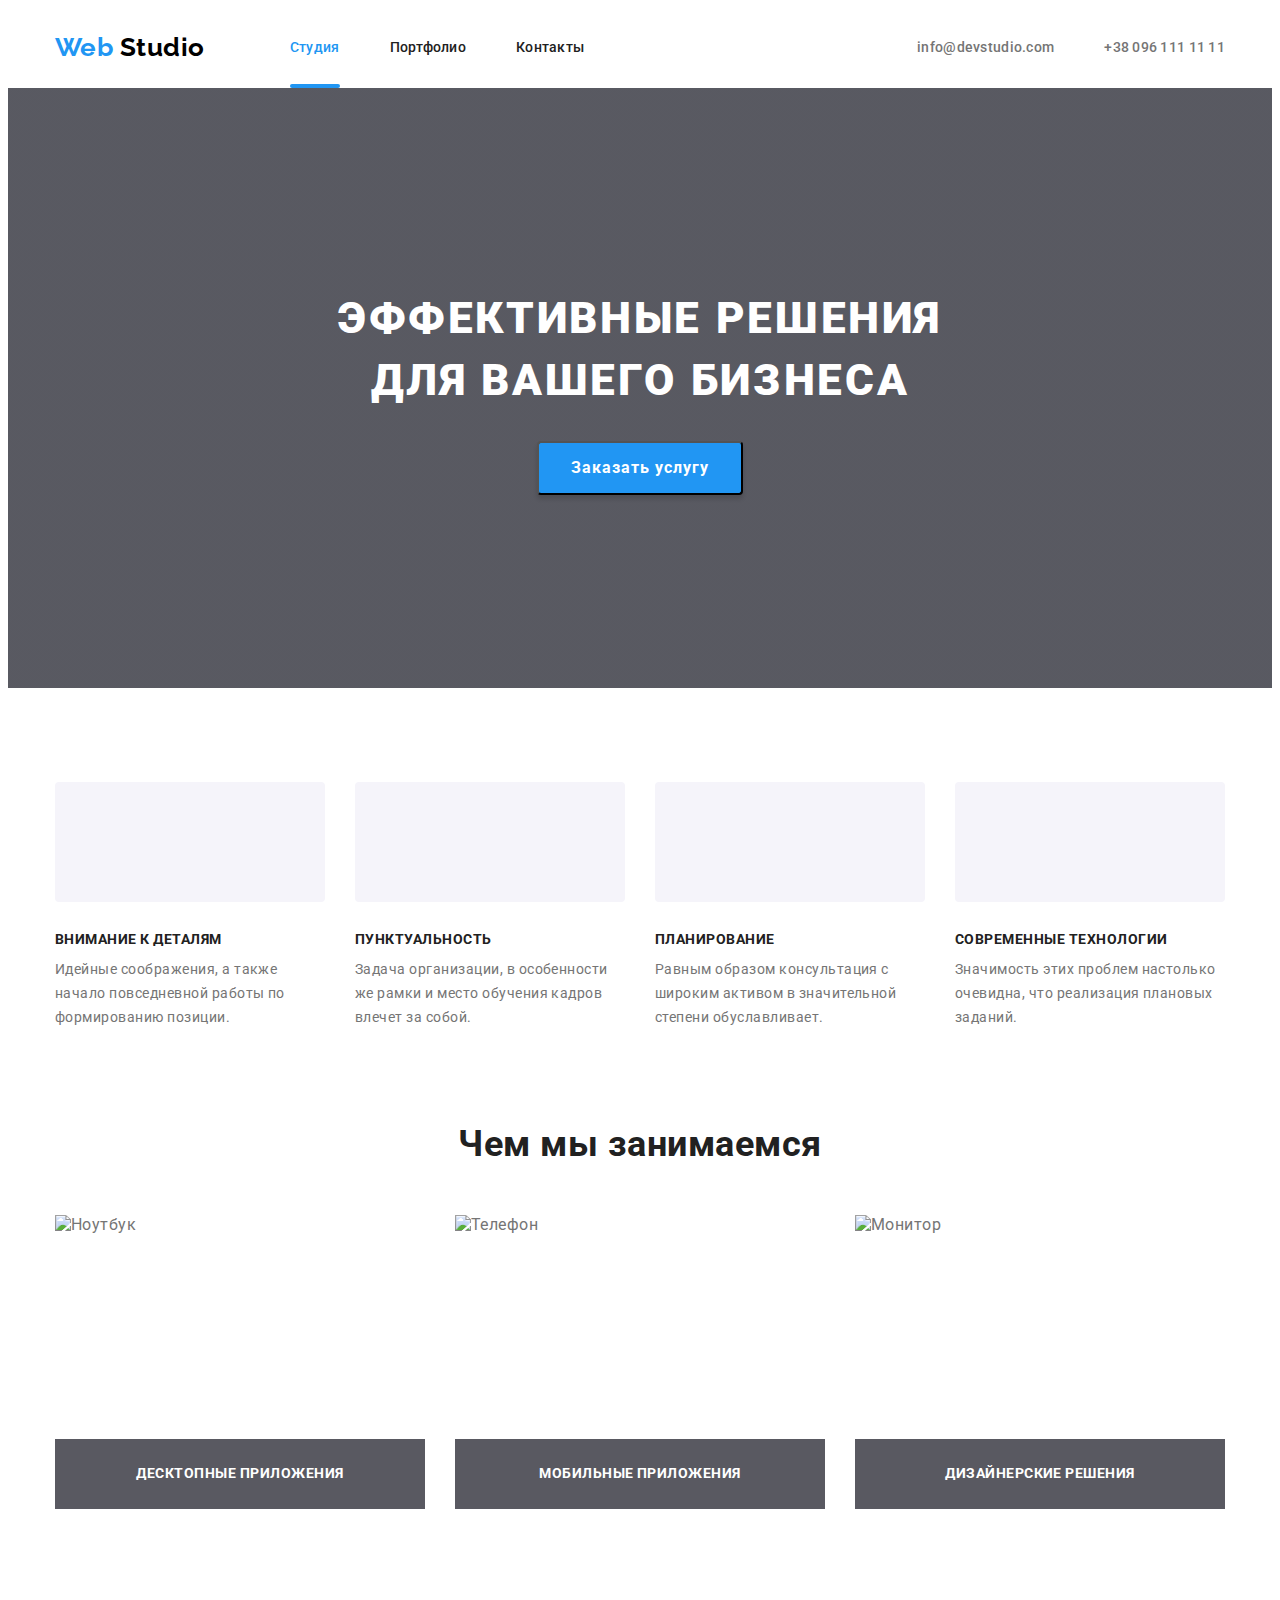
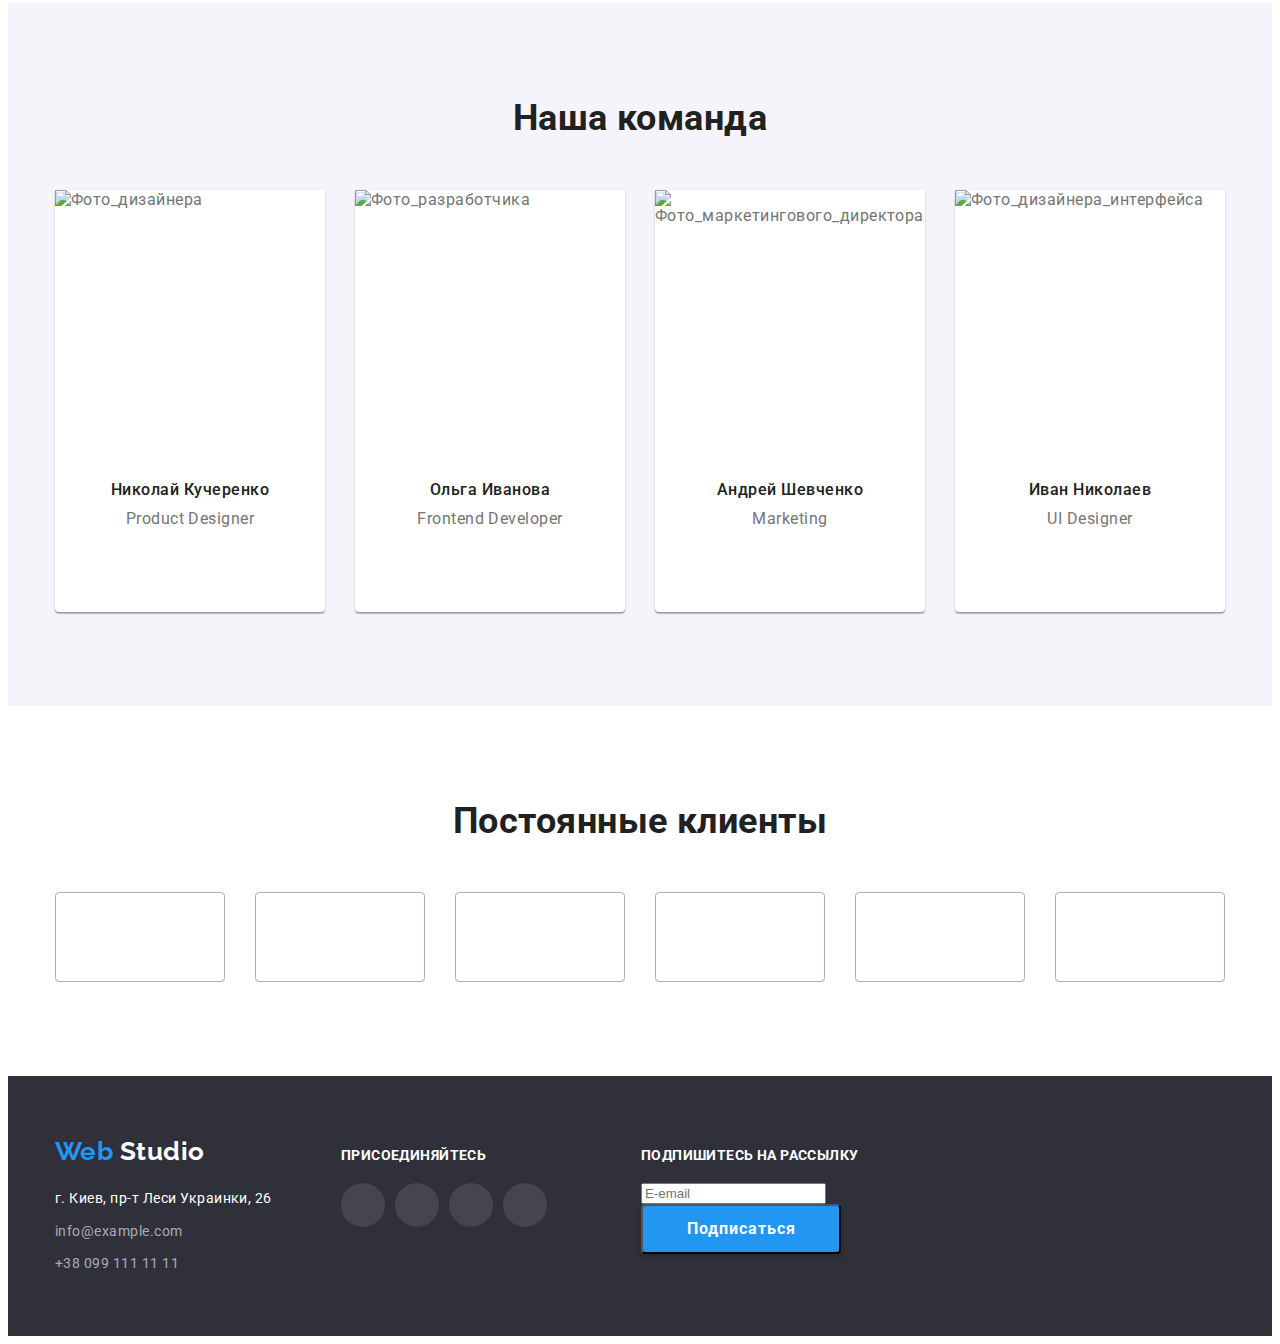
==== index.html @ a31baf72 "добавлены стили позиц к "заказать"" ====
<!DOCTYPE html>
<html lang="ru">
  <head>
    <meta charset="UTF-8" />
    <meta name="viewport" content="width=device-width, initial-scale=1.0" />
    <title lang="en">Webstudio</title>
    <link
      href="https://fonts.googleapis.com/css2?family=Raleway:wght@700&family=Roboto:wght@400;500;700;900&display=swap"
      rel="stylesheet"
    />
    <link
      rel="stylesheet"
      href="./сss/normalize.css"
    />
    <link rel="stylesheet" href="./сss/style.css" />
  </head>
  <body>
    <!-- Шапка -->
    <header class="head main-no-border">
      <div class="container section">
        <nav class="main-nav">
          <a href="./index.html" class="logo-head"
            ><span class="logo-decoration">Web</span> Studio</a
          >
          <ul class="menunav list">
            <li class="item">
              <a href="./index.html" class="menunav-links current link"
                >Студия</a
              >
            </li>
            <li class="item">
              <a href="./portfolio.html" class="menunav-links link"
                >Портфолио</a
              >
            </li>
            <li class="item">
              <a href="" class="menunav-links link">Контакты</a>
            </li>
          </ul>
        </nav>
        <div class="header-util">
          <address class="contacts list">
            <ul class="contacts-list list">
              <li class="contacts-list-item">
                <a
                  class="contacts-links envelope"
                  href="mailto:info@devstudio.com"
                  lang="en"
                  ><svg class="icon-envelope" width="16" height="11">
                    <use href="./icons/sprite.svg#icon-envelope"></use>
                  </svg>
                  info@devstudio.com</a
                >
              </li>
              <li class="contacts-list-item">
                <a class="contacts-links smartphone" href="tel:=380961111111">
                  <svg class="icon-smartphone" width="10" height="15">
                    <use href="./icons/sprite.svg#icon-smartphone"></use>
                  </svg>
                  +38 096 111 11 11</a
                >
              </li>
            </ul>
          </address>
        </div>
      </div>
    </header>
    <main>
      <!-- Секция Герой -->
      <section class="hero">
        <div class="container">
          <h1 class="hero-title">
            Эффективные решения<br />
            для вашего бизнеса
          </h1>
          <button data-modal-open type="button" class="button" >Заказать услугу</button>
          <!--Модалка-->
          <div class="backdrop is-hidden" data-modal>
            <div class="modal">
              <b class="modal_invite">Оставьте свои данные, мы вам перезвоним</b>
              <form class="connection" action="">
                <label class="connection_field">
                  <input class="connection_input" type="text" name="name" required placeholder="">
                  <span class="connection_label">Имя</span>
                  <span>
                    <svg class="connection_icon">
                      <use href="./icons/sprite.svg#icon-person-modal"></use>
                    </svg>
                  </span>
                </label>
                <label class="connection__field">
                  <input class="connection_input" type="tel" name="telephone" placeholder="">
                  <span class="connection_label">Телефон</span>
                  <span>
                    <svg class="connection_icon">
                      <use href="./icons/sprite.svg#icon-tel-modal"></use>
                    </svg>
                  </span>
                </label>
                <label class="connection_field">
                  <input class="connection_input" type="email" name="email" autocomplete="email" placeholder="" required>
                  <span>
                    <svg class="connection_icon">
                      <use href="./icons/sprite.svg#icon-mail-modal"></use>
                    </svg>
                  </span>
                </label>
                <label>
                <textarea class="connection_textarea" name="comment" id rows="10" placeholder="Комментарий"></textarea>
                </label>
                <div class="form-field-modal">
                  <label class="checkbox">
                    <input class="checkbox_input" type="checkbox" name="checkbox">
                    <span class="checkbox_custom"></span>Соглашаюсь с рассылкой и принимаю
                    <a class="connection_link" href="Условия договора"></a>
                  </label>
                </div>
                <button class="button" type="submit">Отправить</button>
                <button class="modal_button-close" data-modal-close>
                  <svg class="modal_icon" width="18" height="18">
                    <use href="./icons/sprite.svg#icon-close"></use>
                  </svg>
                </button>
              </form>
            </div>
          </div>
        </div>
      </section>

      <!-- Секция преимуществ -->
      <section class="section advantages">
        <div class="container">
          <h2 class="subject">Наши Преимущества</h2>
          <ul class="advantages-list list">
            <li class="advantages-item">
              <div class="advantages-util">
                <svg class="icon-advantages">
                  <use href="./icons/sprite.svg#icon-antenna"></use>
                </svg>
              </div>
              <h3 class="advantages-title">Внимание к деталям</h3>
              <p class="advantages-text">
                Идейные соображения, а также начало повседневной работы по
                формированию позиции.
              </p>
            </li>
            <li class="advantages-item">
              <div class="advantages-util">
                <svg class="icon-advantages">
                  <use href="./icons/sprite.svg#icon-clock"></use>
                </svg>
              </div>
              <h3 class="advantages-title">Пунктуальность</h3>
              <p class="advantages-text">
                Задача организации, в особенности же рамки и место обучения
                кадров влечет за собой.
              </p>
            </li>
            <li class="advantages-item">
              <div class="advantages-util">
                <svg class="icon-advantages">
                  <use href="./icons/sprite.svg#icon-diagram"></use>
                </svg>
              </div>
              <h3 class="advantages-title">Планирование</h3>
              <p class="advantages-text">
                Равным образом консультация с широким активом в значительной
                степени обуславливает.
              </p>
            </li>
            <li class="advantages-item">
              <div class="advantages-util">
                <svg class="icon-advantages">
                  <use href="./icons/sprite.svg#icon-astronaut"></use>
                </svg>
              </div>
              <h3 class="advantages-title">Современные технологии</h3>
              <p class="advantages-text">
                Значимость этих проблем настолько очевидна, что реализация
                плановых заданий.
              </p>
            </li>
          </ul>
        </div>
      </section>
      <!-- Секций чем мы занимаемся -->
      <section class="job section">
        <div class="container">
          <h2 class="job-title">Чем мы занимаемся</h2>
          <ul class="job-list list">
            <li class="job-list-item">
              <img
                src="./img/computer.jpg"
                alt="Ноутбук"
                width="370"
                height="294"
              />
              <h3 class="job-description">Десктопные приложения</h3>
            </li>
            <li class="job-list-item">
              <img
                src="./img/box.jpg"
                alt="Телефон"
                width="370"
                height="294"
              />
              <h3 class="job-description">Мобильные приложения</h3>
            </li>
            <li class="job-list-item">
              <img
                src="./img/display.jpg"
                alt="Монитор"
                width="370"
                height="294"
              />
              <h3 class="job-description">Дизайнерские решения</h3>
            </li>
          </ul>
        </div>
      </section>
      <!-- Секция наша команда -->
      <section class="team section">
        <div class="container">
          <h2 class="team-main-title">Наша команда</h2>
          <ul class="team-list list">
            <li class="team-list-item">
              <img
                src="./img/team/nikolai.jpg"
                alt="Фото_дизайнера"
                width="270"
                height="260"
              />
              <h3 class="team-title">Николай Кучеренко</h3>
              <p class="team-text">Product Designer</p>
              <ul class="team-socials list">
                <li class="team-socials-item">
                  <a
                    class="team-socials-item-link"
                    href="https://www.instagram.com/"
                    aria-label="Иконка инстаграма"
                    ><svg class="icon-socials-team">
                      <use href="./icons/sprite.svg#icon-instagram"></use>
                    </svg>
                  </a>
                </li>
                <li class="team-socials-item">
                  <a
                    class="team-socials-item-link"
                    href="https://twitter.com/?lang=ru"
                    aria-label="Иконка твиттера"
                    ><svg class="icon-socials-team">
                      <use href="./icons/sprite.svg#icon-twitter"></use>
                    </svg>
                  </a>
                </li>
                <li class="team-socials-item">
                  <a
                    class="team-socials-item-link"
                    href="https://www.facebook.com/"
                    aria-label="Иконка фейсбука"
                    ><svg class="icon-socials-team">
                      <use href="./icons/sprite.svg#icon-facebook"></use></svg
                  ></a>
                </li>
                <li class="team-socials-item">
                  <a
                    class="team-socials-item-link"
                    href="https://www.linkedin.com/"
                    aria-label="Иконка линкедина"
                    ><svg class="icon-socials-team">
                      <use href="./icons/sprite.svg#icon-linkedin"></use></svg
                  ></a>
                </li>
              </ul>
            </li>
            <li class="team-list-item">
              <img
                src="./img/team/olga.jpg"
                alt="Фото_разработчика"
                width="270"
                height="260"
              />
              <h3 class="team-title">Ольга Иванова</h3>
              <p class="team-text">Frontend Developer</p>
              <ul class="team-socials list">
                <li class="team-socials-item">
                  <a
                    class="team-socials-item-link"
                    href="https://www.instagram.com/"
                    aria-label="Иконка инстаграма"
                    ><svg class="icon-socials-team">
                      <use href="./icons/sprite.svg#icon-instagram"></use>
                    </svg>
                  </a>
                </li>
                <li class="team-socials-item">
                  <a
                    class="team-socials-item-link"
                    href="https://twitter.com/?lang=ru"
                    aria-label="Иконка твиттера"
                    ><svg class="icon-socials-team">
                      <use href="./icons/sprite.svg#icon-twitter"></use></svg
                  ></a>
                </li>
                <li class="team-socials-item">
                  <a
                    class="team-socials-item-link"
                    href="https://www.facebook.com/"
                    aria-label="Иконка фейсбука"
                    ><svg class="icon-socials-team">
                      <use href="./icons/sprite.svg#icon-facebook"></use></svg
                  ></a>
                </li>
                <li class="team-socials-item">
                  <a
                    class="team-socials-item-link"
                    href="https://www.linkedin.com/"
                    aria-label="Иконка линкедина"
                    ><svg class="icon-socials-team">
                      <use href="./icons/sprite.svg#icon-linkedin"></use></svg
                  ></a>
                </li>
              </ul>
            </li>
            <li class="team-list-item">
              <img
                src="./img/team/andrei.jpg"
                alt="Фото_маркетингового_директора"
                width="270"
                height="260"
              />
              <h3 class="team-title">Андрей Шевченко</h3>
              <p class="team-text">Marketing</p>
              <ul class="team-socials list">
                <li class="team-socials-item">
                  <a
                    class="team-socials-item-link"
                    href="https://www.instagram.com/"
                    aria-label="Иконка инстаграма"
                    ><svg class="icon-socials-team">
                      <use href="./icons/sprite.svg#icon-instagram"></use>
                    </svg>
                  </a>
                </li>
                <li class="team-socials-item">
                  <a
                    class="team-socials-item-link"
                    href="https://twitter.com/?lang=ru"
                    aria-label="Иконка твиттера"
                    ><svg class="icon-socials-team">
                      <use href="./icons/sprite.svg#icon-twitter"></use></svg
                  ></a>
                </li>
                <li class="team-socials-item">
                  <a
                    class="team-socials-item-link"
                    href="https://www.facebook.com/"
                    aria-label="Иконка фейсбука"
                    ><svg class="icon-socials-team">
                      <use href="./icons/sprite.svg#icon-facebook"></use></svg
                  ></a>
                </li>
                <li class="team-socials-item">
                  <a
                    class="team-socials-item-link"
                    href="https://www.linkedin.com/"
                    aria-label="Иконка линкедина"
                    ><svg class="icon-socials-team">
                      <use href="./icons/sprite.svg#icon-linkedin"></use></svg
                  ></a>
                </li>
              </ul>
            </li>
            <li class="team-list-item">
              <img
                src="./img/team/ivan.jpg"
                alt="Фото_дизайнера_интерфейса"
                width="270"
                height="260"
              />
              <h3 class="team-title">Иван Николаев</h3>
              <p class="team-text">UI Designer</p>
              <ul class="team-socials list">
                <li class="team-socials-item">
                  <a
                    class="team-socials-item-link"
                    href="https://www.instagram.com/"
                    aria-label="Иконка инстаграма"
                    ><svg class="icon-socials-team">
                      <use href="./icons/sprite.svg#icon-instagram"></use>
                    </svg>
                  </a>
                </li>
                <li class="team-socials-item">
                  <a
                    class="team-socials-item-link"
                    href="https://twitter.com/?lang=ru"
                    aria-label="Иконка твиттера"
                    ><svg class="icon-socials-team">
                      <use href="./icons/sprite.svg#icon-twitter"></use></svg
                  ></a>
                </li>
                <li class="team-socials-item">
                  <a
                    class="team-socials-item-link"
                    href="https://www.facebook.com/"
                    aria-label="Иконка фейсбука"
                    ><svg class="icon-socials-team">
                      <use href="./icons/sprite.svg#icon-facebook"></use></svg
                  ></a>
                </li>
                <li class="team-socials-item">
                  <a
                    class="team-socials-item-link"
                    href="https://www.linkedin.com/"
                    aria-label="Иконка линкедина"
                    ><svg class="icon-socials-team">
                      <use href="./icons/sprite.svg#icon-linkedin"></use></svg
                  ></a>
                </li>
              </ul>
            </li>
          </ul>
        </div>
      </section>
      <!-- Секция постоянные клиенты -->
      <section class="clients section">
        <div class="container">
          <h2 class="clients-title">Постоянные клиенты</h2>
          <ul class="clients-list list">
            <li class="clients-list-item">
              <a
                class="clients-list-item-link"
                href=""
                aria-label="логотип_клиента1"
                ><svg class="client_logo" width="44" height="49">
                  <use href="./icons/sprite.svg#icon-logo_1"></use></svg
              ></a>
            </li>
            <li class="clients-list-item">
              <a
                class="clients-list-item-link"
                href=""
                aria-label="логотип_клиента2"
                ><svg class="client_logo" width="40" height="52">
                  <use href="./icons/sprite.svg#icon-logo_2"></use></svg
              ></a>
            </li>
            <li class="clients-list-item">
              <a
                class="clients-list-item-link"
                href=""
                aria-label="логотип_клиента3"
                ><svg class="client_logo" width="41" height="43">
                  <use href="./icons/sprite.svg#icon-logo_3"></use></svg
              ></a>
            </li>
            <li class="clients-list-item">
              <a
                class="clients-list-item-link"
                href=""
                aria-label="логотип_клиента4"
                ><svg class="client_logo" width="80" height="42">
                  <use href="./icons/sprite.svg#icon-logo_4"></use></svg
              ></a>
            </li>
            <li class="clients-list-item">
              <a
                class="clients-list-item-link"
                href=""
                aria-label="логотип_клиента5"
                ><svg class="client_logo" width="59" height="47">
                  <use href="./icons/sprite.svg#icon-logo_5"></use></svg
              ></a>
            </li>
            <li class="clients-list-item">
              <a
                class="clients-list-item-link"
                href=""
                aria-label="логотип_клиента6"
                ><svg class="client_logo" width="88" height="45">
                  <use href="./icons/sprite.svg#icon-logo_6"></use></svg
              ></a>
            </li>
          </ul>
        </div>
      </section>
    </main>
    <!-- Футер -->
    <footer class="footer">
      <div class="footer-nav container section">
        <div class="footer-contacts-block">
          <a href="./index.html" class="logo-footer"
            ><span class="logo-decoration">Web</span> Studio</a
          >
          <address class="contacts-footer">
            <ul class="contacts-footer-list list">
              <li class="contacts-footer-list-item">
                <a href="https://goo.gl/maps/6xq8Gzf84UrhbULt7" class="map-link"
                  >г. Киев, пр-т Леси Украинки, 26</a
                >
              </li>
              <li class="contacts-footer-list-item">
                <a href="mailto:info@example.com" class="mail-footer"
                  >info@example.com</a
                >
              </li>
              <li class="contacts-footer-list-item">
                <a href="tel:+380991111111" class="phone-footer"
                  >+38 099 111 11 11</a
                >
              </li>
            </ul>
          </address>
        </div>
        <div class="join_us">
          <b class="join_us-title">ПРИСОЕДИНЯЙТЕСЬ</b>
          <ul class="footer-socials list">
            <li class="footer-socials-item">
              <a
                class="footer-socials-item-link"
                href=""
                aria-label="Иконка инстаграма"
                ><svg class="icon_footer">
                  <use href="./icons/sprite.svg#icon-instagram"></use>
                </svg>
              </a>
            </li>
            <li class="footer-socials-item">
              <a
                class="footer-socials-item-link"
                href=""
                aria-label="Иконка твиттера"
                ><svg class="icon_footer">
                  <use href="./icons/sprite.svg#icon-twitter"></use>
                </svg>
              </a>
            </li>
            <li class="footer-socials-item">
              <a
                class="footer-socials-item-link"
                href=""
                aria-label="Иконка фейсбука"
                ><svg class="icon_footer">
                  <use href="./icons/sprite.svg#icon-facebook"></use>
                </svg>
              </a>
            </li>
            <li class="footer-socials-item">
              <a
                class="footer-socials-item-link"
                href=""
                aria-label="Иконка линкедина"
                ><svg class="icon_footer">
                  <use href="./icons/sprite.svg#icon-linkedin"></use>
                </svg>
              </a>
            </li>
          </ul>
        </div>
        <div class="subscribe">
          <b class="subscribe-title">Подпишитесь на рассылку</b>
          <div class="form-field">
            <form action>
              <input class="form-field-input" type="email" name="email" placeholder="E-email">
              <label for=""></label>
            </form>
            <button type="submit" class="button-footer">Подписаться</button>
            <svg class="icon-icon_send">
              <use href="./icons/sprite.svg#icon-icon_send"></use>
            </svg>
          </div>
        </div>
      </div>
    </footer>
    <script src="./js/modal.js"></script>
  </body>
</html>
---- сss/style.css ----
html {
  box-sizing: border-box;
}

*,
*::before,
*::after {
  box-sizing: inherit;
}

:root {
  --main-font: 'Roboto', sans-serif;
  --second-font: 'Raleway', sans-serif;
  --primary-text-color: #757575;
  --primary-title-color: #212121;
  --accent-color: #2196f3;
  --primary-white-color: #ffffff;
  --footer-background-color: #2f303a;
  --secondary-white-color: #f5f4fa;
  --main-black-color: #000000;
  --footer-links-color: rgba(255, 255, 255, 0.6);
  --secondaty-accent-color: #188ce8;
  --text-background-color: rgba(47, 48, 58, 0.8);
  --socials-main-color: #afb1b8;
  --primary-background-color: #e5e5e5;
  --portfolio-card-border-color: #eeeeee;
  --hero-gradient-color: rgba(47, 48, 58, 0.8);
  --header-border-color: #ececec;

  --max-width: 1200px;
}

body {
  background-color: var(--primary-white-color);
  color: var(--primary-text-color);
  font-family: var(--main-font);
  letter-spacing: 0.03em;
}

h1,
h2,
h3,
h4,
h5,
h6,
p {
  padding: 0;
  margin: 0;
}
/* обнуление стилей */

img {
  display: block;
  max-width: 100%;
  height: auto;
}

.list {
  list-style: none;
  margin: 0px;
  padding: 0px;
}
.link {
  text-decoration: none;
  display: block;
}

/* Контейнер */
.container {
  width: 1200px;
  margin-left: auto;
  margin-right: auto;
  padding-left: 15px;
  padding-right: 15px;
}
/* cекция */
.section {
  padding-top: 94px;
  padding-bottom: 94px;

  margin-left: auto;
  margin-right: auto;
}

/* оформление шапки */

.logo-head,
.logo-decoration {
  font-family: var(--second-font);
  font-weight: bold;
  font-size: 26px;
  line-height: 1.2;
  color: var(--main-black-color);
}

.head .container {
  display: flex;
  align-items: center;
  justify-content: space-between;
}

.logo-head {
  margin-right: 85px;
}

.logo-decoration {
  color: var(--accent-color);
}

/* оформление навигации сайта */
.main-no-border {
  border: 0px;
}

header {
  color: var(--main-font-color);
  border-bottom: 1px solid var(--header-border-color);
}

header .section {
  padding-top: 0px;
  padding-bottom: 0px;
}

.main-nav,
.menunav {
  display: flex;
  align-items: center;
  /* justify-content: space-around; */
}

.menunav .item:not(:last-child) {
  margin-right: 50px;
}

.header-util {
  display: flex;
}

.contacts-list {
  display: flex;
}

.contacts-list-item:not(:last-child) {
  margin-right: 30px;
}

.menunav-links,
.contacts-links {
  position: relative;

  padding-top: 32px;
  padding-bottom: 32px;

  font-style: normal;
  color: var(--primary-title-color);
  font-weight: 500;
  font-size: 14px;
  line-height: 1.14;
  letter-spacing: 0.02em;

  transition: color 250ms cubic-bezier(0.4, 0, 0.2, 1);
}

.contacts-links {
  display: flex;
  align-items: center;
}

.icon-smartphone {
  margin-right: 10px;
  fill: var(--primary-text-color);

  transition: fill 250ms cubic-bezier(0.4, 0, 0.2, 1);
}

.icon-envelope {
  margin-right: 10px;
  fill: var(--primary-text-color);

  transition: fill 250ms cubic-bezier(0.4, 0, 0.2, 1);
}

/* Оформление интерактивных элементов */
.menunav .menunav-links:hover,
.menunav .menunav-links:focus,
.menunav .menunav-links.current,
.contacts .contacts-links:focus,
.contacts .contacts-links:hover,
.contacts-links:hover .icon-smartphone,
.contacts-links:focus .icon-smartphone,
.contacts-links:hover .icon-envelope,
.contacts-links:focus .icon-envelope {
  color: var(--accent-color);
  fill: var(--accent-color);
}

.team-socials-item-link:hover,
.team-socials-item-link:focus,
.footer-socials-item-link:hover,
.footer-socials-item-link:focus {
  background-color: var(--accent-color);
}

/* линия под активной страницей */

.current::after {
  position: absolute;
  bottom: 0;

  content: '';
  display: block;
  width: 100%;

  height: 4px;
  border-radius: 2px;
  background-color: var(--accent-color);
}

/* оформление списка контактов */
.contacts-links {
  color: var(--primary-text-color);
}

/* Оформление основной страницы */
/* Секция Герой */

/* Картинка Герой */
.hero {
  padding-top: 200px;
  padding-bottom: 200px;
  max-width: 1600px;
  height: 600px;
  margin-left: auto;
  margin-right: auto;
  text-align: center;
  /* outline: 1px solid black; */

  background-image: linear-gradient(
      to right,
      var(--hero-gradient-color),
      var(--hero-gradient-color)
    ),
    url('../img/Header/Hero_opt.jpg');
  background-size: cover;
  background-repeat: no-repeat;
  background-position: center;

  /*text-align: center; */
}

.hero .button {
  /*display: block;*/
  padding: 10px;
  padding-right: 32px;
  padding-left: 32px;
  padding-bottom: 10px;
  border-radius: 4px;
  
  font-weight: 700;
  font-size: 16px;
  line-height: 1.88;
  text-align: center;
  letter-spacing: 0.06em;
  background-color: var(--accent-color);
  color: var(--primary-white-color);
  box-shadow: 0px 4px 4px rgba(0, 0, 0, 0.15);
  cursor: pointer;
  transition: background-color 250ms cubic-bezier(0.4, 0, 0.2, 1);
}
.hero .button:hover,
.hero .button:focus {
  background-color: var(--secondaty-accent-color);
}

.hero-title {
  /* padding-top: 200px; */
  width: 696px;
  margin-left: auto;
  margin-right: auto;
  margin-bottom: 30px;

  font-weight: 900;
  font-size: 44px;
  line-height: 1.4;
  text-align: center;
  letter-spacing: 0.06em;
  text-transform: uppercase;
  color: #ffffff;
}
/* Модалка */
.backdrop.is-hidden {
  opacity: 0;
  visibility: hidden;
  pointer-events: none;
}

.backdrop {
  position: fixed;
  top: 0;
  left: 0;
  z-index: 10000;

  width: 100%;
  height: 100%;
  background: rgba(0, 0, 0, 0.2);
  transition: opacity 250ms cubic-bezier(0.4, 0, 0.2, 1),
  visibility 250ms cubic-bezier(04, 0, 0.2, 1);
}
.modal {
  position: absolute;
  top: 50%;
  left: 50%;
  transform: translate(-50%, -50%);

  padding-top: 40px;
  padding-left: 40px;
  padding-right: 40px;
  padding-bottom: 40px;
  width: 528px;

  box-shadow: 0px 1px 3px rgba(0, 0, 0, 0.12), 0px 1px 1px rgba(0, 0, 0, 0.14),
  0px 2px 1px rgba(0, 0, 0, 0.2);
  border-radius: 4px;
  background-color: var(--primary-white-color);
}
.modal_invite {
  display: block;
  margin-bottom: 30px;
  
  font-style: normal;
  font-weight: bold;
  font-size: 20px;
  line-height: 1.15;
  text-align: center;
  letter-spacing: 0.03em;

  color: var(--primary-title-color);
}
.connection {
  display: flex;
  flex-wrap: wrap;
}
.connection_field {
  position: relative;
  margin-bottom: 28px;
}
.connection_laber {
  position: absolute;
  top: 50%;
  left: 42px;
  transform: translateY(-50%);
  transition: transform 250ms cubic-bezier(04, 0, 0.2, 1);
}

.connection_icon {
position: absolute;
width: 18px;
height: 18px;
top: 50%;
left: 16px;
transform: translateY(-50%);
margin-right: 8px;
}

.connection_textarea {
  width: 448px;
  height: 120px;
  margin-bottom: 28px;
  padding-left: 16px;
  padding-right: 16px;
  padding-top: 12px;
  padding-bottom: 12px;
  margin-bottom: 20px;
  border: 1px solid rgba(33, 33, 33, 0.2);
  border-radius: 4px;
}
.connection_link {
  font-size: 14px;
  line-height: 1.71;
  margin-left: 4px;
  letter-spacing: 0.03em;
  text-decoration: underline;
  color: var(--accent-color);
}

/* Секция преимуществ */

.advantages-list {
  display: flex;
  align-items: stretch;
  flex-wrap: wrap;
}

.advantages-item {
  width: 270px;
}

.advantages-util {
  display: flex;
  height: 120px;
  background-color: var(--secondary-white-color);
  justify-content: center;
  align-items: center;
  border-radius: 4px;

  margin-bottom: 30px;
}

.icon-advantages {
  width: 70px;
  height: 70px;
}

.advantages-item:not(:last-child) {
  margin-right: 30px;
}

.advantages-title {
  margin-bottom: 10px;

  font-weight: bold;
  font-size: 14px;
  line-height: 1.14;
  text-transform: uppercase;
  color: var(--primary-title-color);
}

.advantages-text {
  font-size: 14px;
  line-height: 1.7;
  color: var(--primary-text-color);
}
/* Секция "Чем мы занимаемся */

.job.section {
  padding-top: 0px;
}

.job-list {
  display: flex;
  /* justify-content: space-between; */
}

.job-list-item:not(:last-child) {
  margin-right: 30px;
}

.job-list-item {
  position: relative;

  width: 370px;
}

.job-title {
  margin-bottom: 50px;

  font-weight: bold;
  font-size: 36px;
  line-height: 1.17;
  text-align: center;
  color: var(--primary-title-color);
}

.job-description {
  position: absolute;
  bottom: 0;

  width: 100%;
  height: 70px;

  display: inline-flex;
  justify-content: center;
  align-items: center;

  font-weight: bold;
  font-size: 14px;
  line-height: 1.14;
  text-align: center;
  text-transform: uppercase;
  color: var(--primary-white-color);
  background-color: var(--text-background-color);
}

/* Секция наша Команда */

.team.section {
  background-color: var(--secondary-white-color);
}

.container .team {
  display: flex;
}

.team-list {
  display: flex;
}

.team-list-item {
  padding-bottom: 24px;

  border-radius: 0px 0px 4px 4px;
  box-shadow: 0px 2px 1px rgba(0, 0, 0, 0.2), 0px 1px 1px rgba(0, 0, 0, 0.14),
    0px 1px 3px rgba(0, 0, 0, 0.12);
  background-color: var(--primary-white-color);
}

.team-list-item > img {
  margin-bottom: 30px;
}

.team-list-item:not(:last-child) {
  margin-right: 30px;
}

/* Заголовок */
.team-main-title {
  margin-bottom: 50px;

  font-weight: bold;
  font-size: 36px;
  line-height: 1.17;
  text-align: center;
  color: var(--primary-title-color);
}

/* Имена команды */
.team-title {
  margin-bottom: 10px;

  font-weight: 500;
  font-size: 16px;
  line-height: 1.19;
  text-align: center;
  color: var(--primary-title-color);
}
/* Должности */
.team-text {
  margin-bottom: 16px;

  font-size: 16px;
  line-height: 1.19;
  text-align: center;
  color: var(--primary-text-color);
}
/* Социальные сети */

.team-socials-item:not(:last-child) {
  margin-right: 10px;
}

.team-socials {
  display: flex;
  justify-content: center;
}

.team-socials-item-link {
  display: flex;
  justify-content: center;
  align-items: center;
  width: 44px;
  height: 44px;
  border-radius: 50%;
  background-color: var(--primary-white-color);

  transition: background-color 250ms cubic-bezier(0.4, 0, 0.2, 1);
}

.icon-socials-team {
  width: 20px;
  height: 20px;
  fill: var(--socials-main-color);

  transition: fill 250ms cubic-bezier(0.4, 0, 0.2, 1);
}

.team-socials-item-link:hover .icon-socials-team {
  fill: var(--primary-white-color);
}

.team-socials a {
  color: var(--socials-main-color);
}

/* Секция постоянные клиенты */

.container .clients {
  display: flex;
}

.clients-list {
  display: flex;
  justify-content: space-between;
}

.clients-list-item {
  display: flex;
  justify-content: center;
  align-items: center;

  width: 170px;
  height: 90px;
  box-sizing: border-box;
}

.clients-list-item-link:hover {
  border: 1px solid var(--accent-color);
  border-radius: 4px;
}

.clients-list-item:hover .client_logo,
.clients-list-item:focus .client_logo {
  fill: var(--accent-color);
}

.clients-list-item:not(:last-child) {
  margin-right: 30px;
}

.clients-list-item-link {
  display: flex;
  justify-content: center;
  align-items: center;
  width: 170px;
  height: 90px;

  border: 1px solid var(--socials-main-color);
  border-radius: 4px;

  transition: border-color 250ms cubic-bezier(0.4, 0, 0.2, 1);
}

.client_logo {
  fill: var(--socials-main-color);

  transition: fill 250ms cubic-bezier(0.4, 0, 0.2, 1);
}

.clients-title {
  margin-bottom: 50px;

  font-weight: bold;
  font-size: 36px;
  line-height: 1.17;
  text-align: center;
  color: var(--primary-title-color);
}

/* Подвал */

.footer {
  background: var(--footer-background-color);
}

footer div {
  vertical-align: top;
}

footer div.section {
  padding-top: 60px;
  padding-bottom: 60px;
}

.footer-nav {
  display: flex;
  align-items: baseline;
  padding-right: 15px;
  padding-left: 15px;
}

.footer-contacts-block {
  /* width: 231px; */
  margin-right: 69px;
}

.contacts-footer-list-item:not(:last-child) {
  margin-bottom: 9px;
}

.mail-footer,
.phone-footer,
.map-link {
  display: block;

  font-style: normal;
  font-size: 14px;
  line-height: 1.7;
  color: rgba(255, 255, 255, 0.6);
}

.phone-footer {
  color: var(--footer-links-color);
}

.logo-footer {
  margin-bottom: 20px;

  font-family: var(--second-font);
  font-weight: bold;
  font-size: 26px;
  line-height: 1.2;
  color: #ffffff;
  text-decoration: none;
  display: block;
}
.map-link {
  color: #ffffff;
}

.join_us {
  margin-right: 94px;
}

.join_us-title,
.subscribe-title {
  display: block;
  margin-bottom: 20px;

  font-family: var(--main-font);
  font-weight: bold;
  font-size: 14px;
  line-height: 16px;
  letter-spacing: 0.03em;
  text-transform: uppercase;
}

.footer-socials {
  display: flex;
  justify-content: space-between;
}
.footer-socials-item:not(:last-child) {
  margin-right: 10px;
}

/* иконки соц-сетей */
.footer-socials-item-link {
  display: flex;
  justify-content: center;
  align-items: center;
  width: 44px;
  height: 44px;
  border-radius: 50%;
  background-color: rgba(255, 255, 255, 0.1);

  transition: background-color 250ms cubic-bezier(0.4, 0, 0.2, 1);
}

.icon_footer {
  width: 20px;
  height: 20px;
  fill: var(--primary-white-color);
}

.icon-icon_send {
  margin-left: 10px;
  width: 20px;
  height: 20px;
  fill: var(--primary-white-color);
}

/* Оформление портфолио */

.portfolio-item-img {
  display: block;
}

.portfolio-item-link {
  display: block;
}

.portfolio-section {
  padding-top: 93px;
  padding-bottom: 94px;
}

.portfolio {
  display: flex;
  flex-wrap: wrap;
}

.portfolio-item {
  width: calc((100% - 60px) / 3);
  margin-right: 30px;
  margin-bottom: 30px;
}

.border-box {
  padding-top: 20px;
  padding-bottom: 20px;
  padding-left: 24px;
  padding-right: 24px;

  border-left: 1px solid var(--portfolio-card-border-color);
  border-right: 1px solid var(--portfolio-card-border-color);
  border-bottom: 1px solid var(--portfolio-card-border-color);
}

.portfolio-item:hover,
.portfolio-item:focus {
  box-shadow: 1px 4px 6px rgba(0, 0, 0, 0.16), 0px 4px 4px rgba(0, 0, 0, 0.06),
    0px 1px 1px rgba(0, 0, 0, 0.12);
}

.portfolio-item:nth-last-child(-n + 3) {
  margin-bottom: 0px;
}

.portfolio-item:nth-child(3n) {
  margin-right: 0px;
}

.portfolio-title {
  margin-bottom: 4px;
  

  font-weight: bold;
  font-size: 18px;
  line-height: 2;
  letter-spacing: 0.06em;
  color: var(--primary-title-color);
}

.portfolio-text {


  font-size: 16px;
  line-height: 1.9;
  color: var(--primary-text-color);
}

.filter-list {
  display: flex;
  margin-bottom: 34px;
  justify-content: center;
}

.filter-list-item:not(:last-child) {
  margin-right: 8px;
}

.portfolio-item-img-description {
  position: relative;
  overflow: hidden;
}

.portfolio-description {
  position: absolute;
  top: 0;
  left: 0;
  transform: translateY(100%);

  width: 100%;
  height: 100%;

  padding-top: 63px;
  padding-bottom: 63px;
  padding-right: 24px;
  padding-left: 24px;

  background-color: rgba(33, 150, 243, 0.9);
  color: var(--primary-white-color);
  font-size: 18px;
  line-height: 1.56;
  letter-spacing: 0.03em;
  opacity: 0;

  transition: transform 250ms cubic-bezier(0.4, 0, 0.2, 1),
    opacity 250ms cubic-bezier(0.4, 0, 0.2, 1);
}

.portfolio-item-link:hover .portfolio-description,
.portfolio-item-link:focus .portfolio-description {
  opacity: 1;
  transform: translateY(0%);
}

a {
  text-decoration: none;
}

b {
  font-weight: bold;
  font-size: 14px;
  line-height: 1.14;
  letter-spacing: 0.03em;
  text-transform: uppercase;
  color: #ffffff;
}

/* Кнопки */
.button,
.button-footer {
  color: var(--primary-white-color);
  background-color: var(--secondaty-accent-color);
  font-family: inherit;
  font-weight: bold;
  font-size: 16px;
  line-height: 1.87;
  display: inline-flex;
  align-items: center;
  text-align: center;
  letter-spacing: 0.06em;
}
.button-footer {
  display: inline-flex;
  padding-top: 10px;
  padding-bottom: 10px;
  padding-left: 29px;
  padding-right: 28px;

  justify-content: center;

  width: 200px;
  height: 50px;
  background-color: var(--accent-color);
  border-radius: 4px;
  box-shadow: 0px 4px 4px rgba(0, 0, 0, 0.15);
}

/* Кнопки фильтров */
.button-filter,
.button-filter-secondary {
  border-radius: 4px;
  padding-top: 6px;
  padding-left: 22px;
  padding-bottom: 6px;
  padding-right: 22px;
  border: none;

  font-weight: 500;
  font-size: 16px;
  line-height: 1.62;
  text-align: center;
  letter-spacing: 0.03em;
  color: var(--primary-white-color);
  background-color: var(--secondaty-accent-color);
  cursor: pointer;

  transition: background-color 250ms cubic-bezier(0.4, 0, 0.2, 1);
}
.button-filter-secondary {
  color: var(--primary-title-color);
  background-color: var(--secondary-white-color);
}
.button-filter:hover,
.button-filter:focus,
.button-filter-secondary:hover,
.button-filter-secondary:focus {
  color: var(--primary-white-color);
  background-color: var(--secondaty-accent-color);
  box-shadow: 0px 2px 2px rgba(0, 0, 0, 0.12), 0px 1px 2px rgba(0, 0, 0, 0.08),
    0px 3px 1px rgba(0, 0, 0, 0.1);
}
.subject {
  display: none;
}
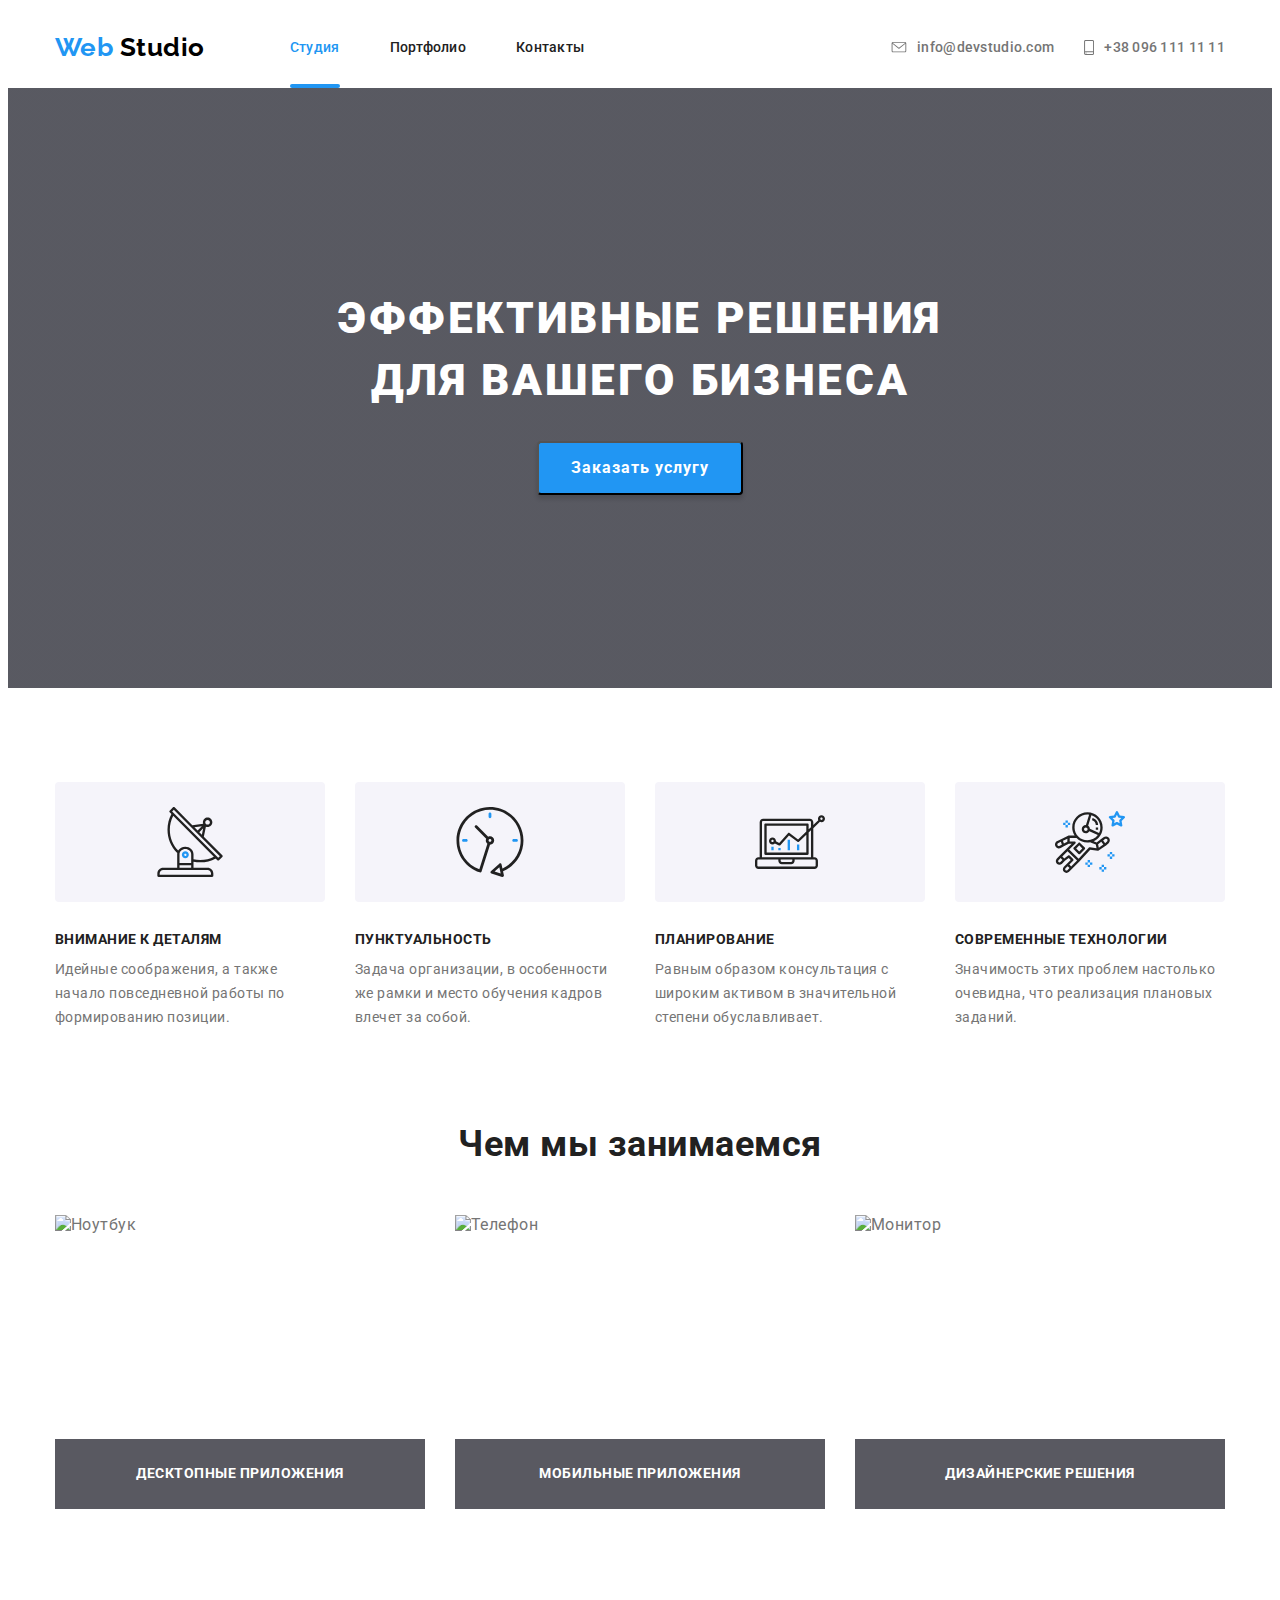
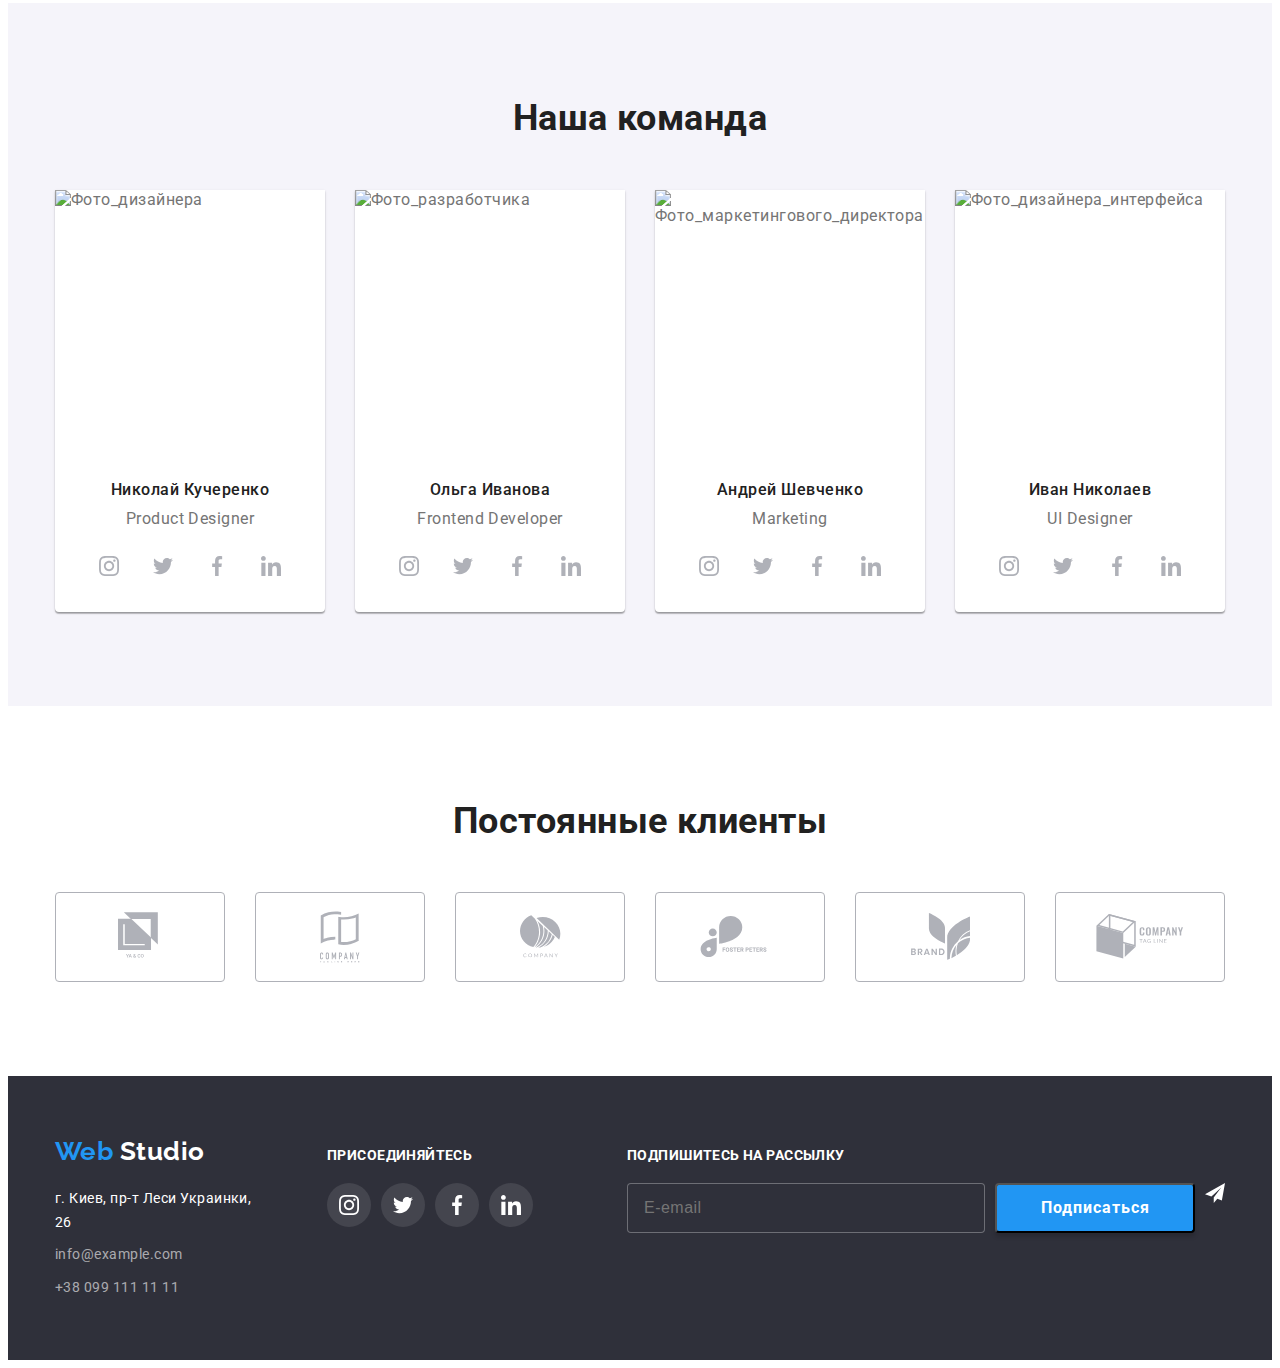
==== commit 902ab7de: "нужно добавить стили футер" ====
--- a/index.html
+++ b/index.html
@@ -74,60 +74,53 @@
             для вашего бизнеса
           </h1>
           <button data-modal-open type="button" class="button" >Заказать услугу</button>
+
           <!--Модалка-->
-          <div class="backdrop is-hidden" data-modal>
+          <div class="backdrop  is-hidden "  data-modal>
             <div class="modal">
-              <b class="modal_invite">Оставьте свои данные, мы вам перезвоним</b>
+              <b class="modal_invite"
+                >Оставьте свои данные, мы вам перезвоним</b>
               <form class="connection" action="">
                 <label class="connection_field">
-                  <input class="connection_input" type="text" name="name" required placeholder="">
+                  <input class="connection_input" type="text" name="name" required placeholder=" "/>
                   <span class="connection_label">Имя</span>
-                  <span>
-                    <svg class="connection_icon">
-                      <use href="./icons/sprite.svg#icon-person-modal"></use>
-                    </svg>
-                  </span>
-                </label>
-                <label class="connection__field">
-                  <input class="connection_input" type="tel" name="telephone" placeholder="">
-                  <span class="connection_label">Телефон</span>
-                  <span>
-                    <svg class="connection_icon">
-                      <use href="./icons/sprite.svg#icon-tel-modal"></use>
-                    </svg>
-                  </span>
+                  <span ><svg class="connection_icon" >
+                  <use href="./icons/sprite.svg#icon-person-modal"></use></span>
                 </label>
                 <label class="connection_field">
-                  <input class="connection_input" type="email" name="email" autocomplete="email" placeholder="" required>
-                  <span>
-                    <svg class="connection_icon">
-                      <use href="./icons/sprite.svg#icon-mail-modal"></use>
-                    </svg>
-                  </span>
+                  <input class="connection_input" type="tel" name="telephone" placeholder=" "/>
+                  <span class="connection_label">Телефон</span>
+                  <span ><svg class="connection_icon" >
+                  <use href="./icons/sprite.svg#icon-tel-modal"></use></span>
                 </label>
-                <label>
-                <textarea class="connection_textarea" name="comment" id rows="10" placeholder="Комментарий"></textarea>
+                <label class="connection_field">
+                  <input class="connection_input" type="email" name="email" placeholder=" " required/>
+                  <span class="connection_label">Почта</span>
+                 <span ><svg class="connection_icon" >
+                  <use href="./icons/sprite.svg#icon-mail-modal"></use></span>
+                </label>
+                <label class="connection_textarea">
+                  <textarea class="connection_textarea-input" name="comment" id="" rows="10" placeholder=" "></textarea>
+                  <span class="connection_label-textarea">Комментарий</span>
                 </label>
                 <div class="form-field-modal">
-                  <label class="checkbox">
-                    <input class="checkbox_input" type="checkbox" name="checkbox">
-                    <span class="checkbox_custom"></span>Соглашаюсь с рассылкой и принимаю
-                    <a class="connection_link" href="Условия договора"></a>
-                  </label>
+                  <label class="checkbox"> 
+                    <input class="checkbox_input" type="checkbox"name="checkbox"/>
+                    <span class="checkbox_custom"></span> Соглашаюсь с рассылкой и принимаю<a class="connection_link" href="">Условия договора</a>
+                    </label
                 </div>
                 <button class="button" type="submit">Отправить</button>
-                <button class="modal_button-close" data-modal-close>
-                  <svg class="modal_icon" width="18" height="18">
-                    <use href="./icons/sprite.svg#icon-close"></use>
-                  </svg>
-                </button>
               </form>
+              <button class="modal_button-close" data-modal-close>
+                <svg class="modal_icon" width="18" height="18" >
+                  <use href="./icons/sprite.svg#icon-close-modal"></use>
+                </svg>
+              </button>
             </div>
           </div>
         </div>
       </section>
-
-      <!-- Секция преимуществ -->
+  <!-- Секция преимуществ -->
       <section class="section advantages">
         <div class="container">
           <h2 class="subject">Наши Преимущества</h2>
@@ -517,41 +510,28 @@
           <b class="join_us-title">ПРИСОЕДИНЯЙТЕСЬ</b>
           <ul class="footer-socials list">
             <li class="footer-socials-item">
-              <a
-                class="footer-socials-item-link"
-                href=""
-                aria-label="Иконка инстаграма"
-                ><svg class="icon_footer">
+              <a class="footer-socials-item-link" href="" aria-label="Иконка инстаграма">
+                <svg class="icon_footer">
                   <use href="./icons/sprite.svg#icon-instagram"></use>
                 </svg>
               </a>
             </li>
             <li class="footer-socials-item">
-              <a
-                class="footer-socials-item-link"
-                href=""
-                aria-label="Иконка твиттера"
-                ><svg class="icon_footer">
+              <a class="footer-socials-item-link" href="" aria-label="Иконка твиттера">
+                <svg class="icon_footer">
                   <use href="./icons/sprite.svg#icon-twitter"></use>
                 </svg>
               </a>
             </li>
             <li class="footer-socials-item">
-              <a
-                class="footer-socials-item-link"
-                href=""
-                aria-label="Иконка фейсбука"
-                ><svg class="icon_footer">
+              <a class="footer-socials-item-link" href="" aria-label="Иконка фейсбука" ><svg class="icon_footer">
                   <use href="./icons/sprite.svg#icon-facebook"></use>
                 </svg>
               </a>
             </li>
             <li class="footer-socials-item">
-              <a
-                class="footer-socials-item-link"
-                href=""
-                aria-label="Иконка линкедина"
-                ><svg class="icon_footer">
+              <a class="footer-socials-item-link" href="" aria-label="Иконка линкедина">
+                <svg class="icon_footer">
                   <use href="./icons/sprite.svg#icon-linkedin"></use>
                 </svg>
               </a>
--- a/сss/style.css
+++ b/сss/style.css
@@ -1,3 +1,4 @@
+  
 html {
   box-sizing: border-box;
 }
@@ -289,10 +290,12 @@
   color: #ffffff;
 }
 /* Модалка */
+
 .backdrop.is-hidden {
   opacity: 0;
   visibility: hidden;
   pointer-events: none;
+  transform: translateY(100%);
 }
 
 .backdrop {
@@ -301,12 +304,17 @@
   left: 0;
   z-index: 10000;
 
+  visibility: visible;
   width: 100%;
   height: 100%;
   background: rgba(0, 0, 0, 0.2);
+  transform: translateY(0);
+
   transition: opacity 250ms cubic-bezier(0.4, 0, 0.2, 1),
-  visibility 250ms cubic-bezier(04, 0, 0.2, 1);
-}
+    visibility 250ms cubic-bezier(0.4, 0, 0.2, 1),
+    transform 550ms cubic-bezier(0.4, 0, 0.2, 1);
+}
+
 .modal {
   position: absolute;
   top: 50%;
@@ -314,20 +322,21 @@
   transform: translate(-50%, -50%);
 
   padding-top: 40px;
+  padding-bottom: 40px;
   padding-left: 40px;
   padding-right: 40px;
-  padding-bottom: 40px;
   width: 528px;
 
   box-shadow: 0px 1px 3px rgba(0, 0, 0, 0.12), 0px 1px 1px rgba(0, 0, 0, 0.14),
-  0px 2px 1px rgba(0, 0, 0, 0.2);
+    0px 2px 1px rgba(0, 0, 0, 0.2);
   border-radius: 4px;
   background-color: var(--primary-white-color);
 }
+
 .modal_invite {
+  margin-bottom: 30px;
+
   display: block;
-  margin-bottom: 30px;
-  
   font-style: normal;
   font-weight: bold;
   font-size: 20px;
@@ -337,33 +346,60 @@
 
   color: var(--primary-title-color);
 }
+
 .connection {
   display: flex;
   flex-wrap: wrap;
 }
+
+.connection_input {
+  width: 448px;
+  height: 40px;
+  padding-left: 42px;
+
+  border: 1px solid rgba(33, 33, 33, 0.2);
+  border-radius: 4px;
+
+}
+
 .connection_field {
   position: relative;
   margin-bottom: 28px;
 }
-.connection_laber {
+
+.connection_label {
   position: absolute;
   top: 50%;
   left: 42px;
   transform: translateY(-50%);
-  transition: transform 250ms cubic-bezier(04, 0, 0.2, 1);
+
+  transition: transform 250ms cubic-bezier(0.4, 0, 0.2, 1);
 }
 
 .connection_icon {
-position: absolute;
-width: 18px;
-height: 18px;
-top: 50%;
-left: 16px;
-transform: translateY(-50%);
-margin-right: 8px;
+  width: 18px;
+  height: 18px;
+  position: absolute;
+  top: 50%;
+  left: 16px;
+  transform: translateY(-50%);
+  margin-right: 8px;
 }
 
 .connection_textarea {
+  position: relative;
+  margin-bottom: 20px;
+}
+
+.connection_label-textarea {
+  position: absolute;
+  top: 12px;
+  left: 16px;
+
+  transition: transform 250ms cubic-bezier(0.4, 0, 0.2, 1);
+}
+
+.connection_textarea-input {
   width: 448px;
   height: 120px;
   margin-bottom: 28px;
@@ -371,18 +407,137 @@
   padding-right: 16px;
   padding-top: 12px;
   padding-bottom: 12px;
-  margin-bottom: 20px;
+
   border: 1px solid rgba(33, 33, 33, 0.2);
   border-radius: 4px;
 }
+
 .connection_link {
   font-size: 14px;
   line-height: 1.71;
+
   margin-left: 4px;
+
   letter-spacing: 0.03em;
-  text-decoration: underline;
+  text-decoration-line: underline;
+
   color: var(--accent-color);
 }
+
+
+/* Чекбокс */
+
+.checkbox_input {
+  position: absolute;
+  width: 1px;
+  height: 1px;
+  margin: -1px;
+  border: 0;
+  padding: 0;
+  overflow: hidden;
+  clip: rect(0 0 0 0);
+}
+
+.checkbox {
+  display: flex;
+  align-items: center;
+
+  margin-bottom: 30px;
+  padding-left: 20px;
+
+  font-size: 14px;
+  line-height: 1.71;
+
+  letter-spacing: 0.03em;
+}
+
+.checkbox_custom {
+  position: absolute;
+  width: 16px;
+  height: 15px;
+  margin-left: -20px;
+  border: 2px solid var(--main-black-color);
+  border-radius: 2px;
+  cursor: pointer;
+
+  transition: background-color 250ms cubic-bezier(0.4, 0, 0.2, 1);
+}
+
+.modal_button-close {
+  position: absolute;
+  top: 8px;
+  right: 8px;
+
+  display: flex;
+  align-items: center;
+  padding: 0;
+
+  width: 30px;
+  height: 30px;
+  border-radius: 50%;
+  background-color: var(--primary-white-color);
+  border: 1px solid rgba(0, 0, 0, 0.1);
+  cursor: pointer;
+}
+
+.modal_icon {
+  width: 18px;
+  height: 18px;
+  margin: auto;
+
+  transition: fill 250ms cubic-bezier(0.4, 0, 0.2, 1);
+}
+
+
+.modal_button-close:hover .modal_icon,
+.modal_button-close:focus .modal_icon {
+  fill: var(--accent-color);
+}
+
+.connection_input:focus-within,
+.connection_textarea-input:focus-within {
+  border-color: var(--accent-color);
+}
+
+.connection_field:focus-within > .connection_label,
+.connection_input:not(:placeholder-shown) + .connection_label,
+.connection_textarea:focus-within > .connection_label-textarea,
+.connection_textarea-input:not(:placeholder-shown)
+  + .connection_label-textarea {
+  color: var(--accent-color);
+
+  transform: translate(-24px, -42px);
+
+  font-size: 12px;
+  line-height: 1.16;
+  letter-spacing: 0.01em;
+}
+
+.connection_textarea:focus-within > .connection_label-textarea,
+.connection_textarea-input:not(:placeholder-shown)
+  + .connection_label-textarea {
+  color: var(--accent-color);
+  transform: translate(-1px, -33px);
+
+  font-size: 12px;
+  line-height: 1.16;
+  letter-spacing: 0.01em;
+}
+
+.connection__field:focus-within .connection__icon {
+  fill: var(--accent-color);
+}
+
+.checkbox_input:checked + .checkbox_custom {
+  background-color: var(--accent-color);
+  background-image: url();
+  background-size: contain;
+  background-repeat: no-repeat;
+  border: 2px solid var(--accent-color);
+  background-position: center;
+}
+
+
 
 /* Секция преимуществ */
 
@@ -439,7 +594,6 @@
 
 .job-list {
   display: flex;
-  /* justify-content: space-between; */
 }
 
 .job-list-item:not(:last-child) {
@@ -749,6 +903,33 @@
   width: 20px;
   height: 20px;
   fill: var(--primary-white-color);
+}
+
+/*подпись*/
+
+.form-field {
+  display: flex;
+}
+
+.form-field-input {
+  margin-right: 10px;
+  width: 358px;
+  height: 50px;
+  padding-top: 15px;
+  padding-right: 16px;
+  padding-bottom: 15px;
+  padding-left: 16px;
+
+  border: 1px solid rgba(255, 255, 255, 0.3);
+  border-radius: 4px;
+  background-color: var(--footer-background-color);
+
+  font-size: 16px;
+  line-height: 1.25;
+  align-items: center;
+  letter-spacing: 0.03em;
+
+  color: rgba(255, 255, 255, 0.6);
 }
 
 .icon-icon_send {
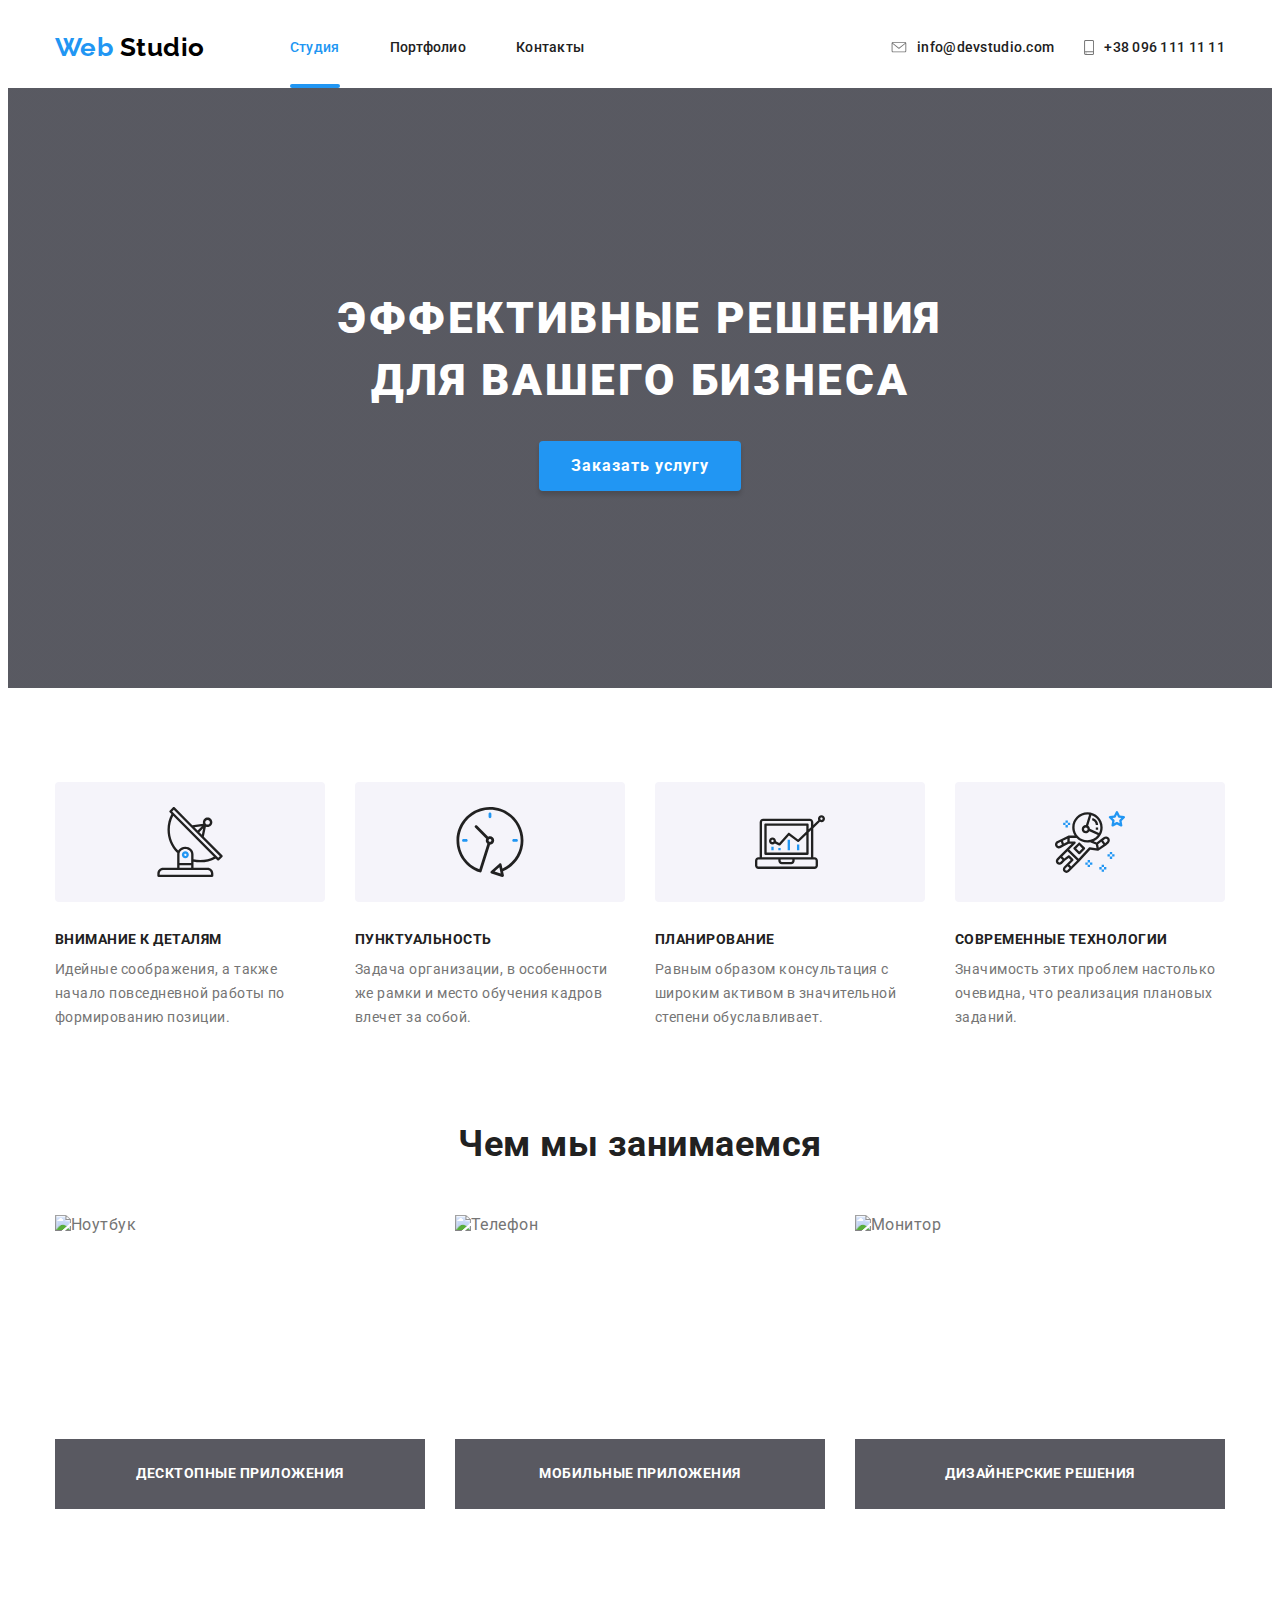
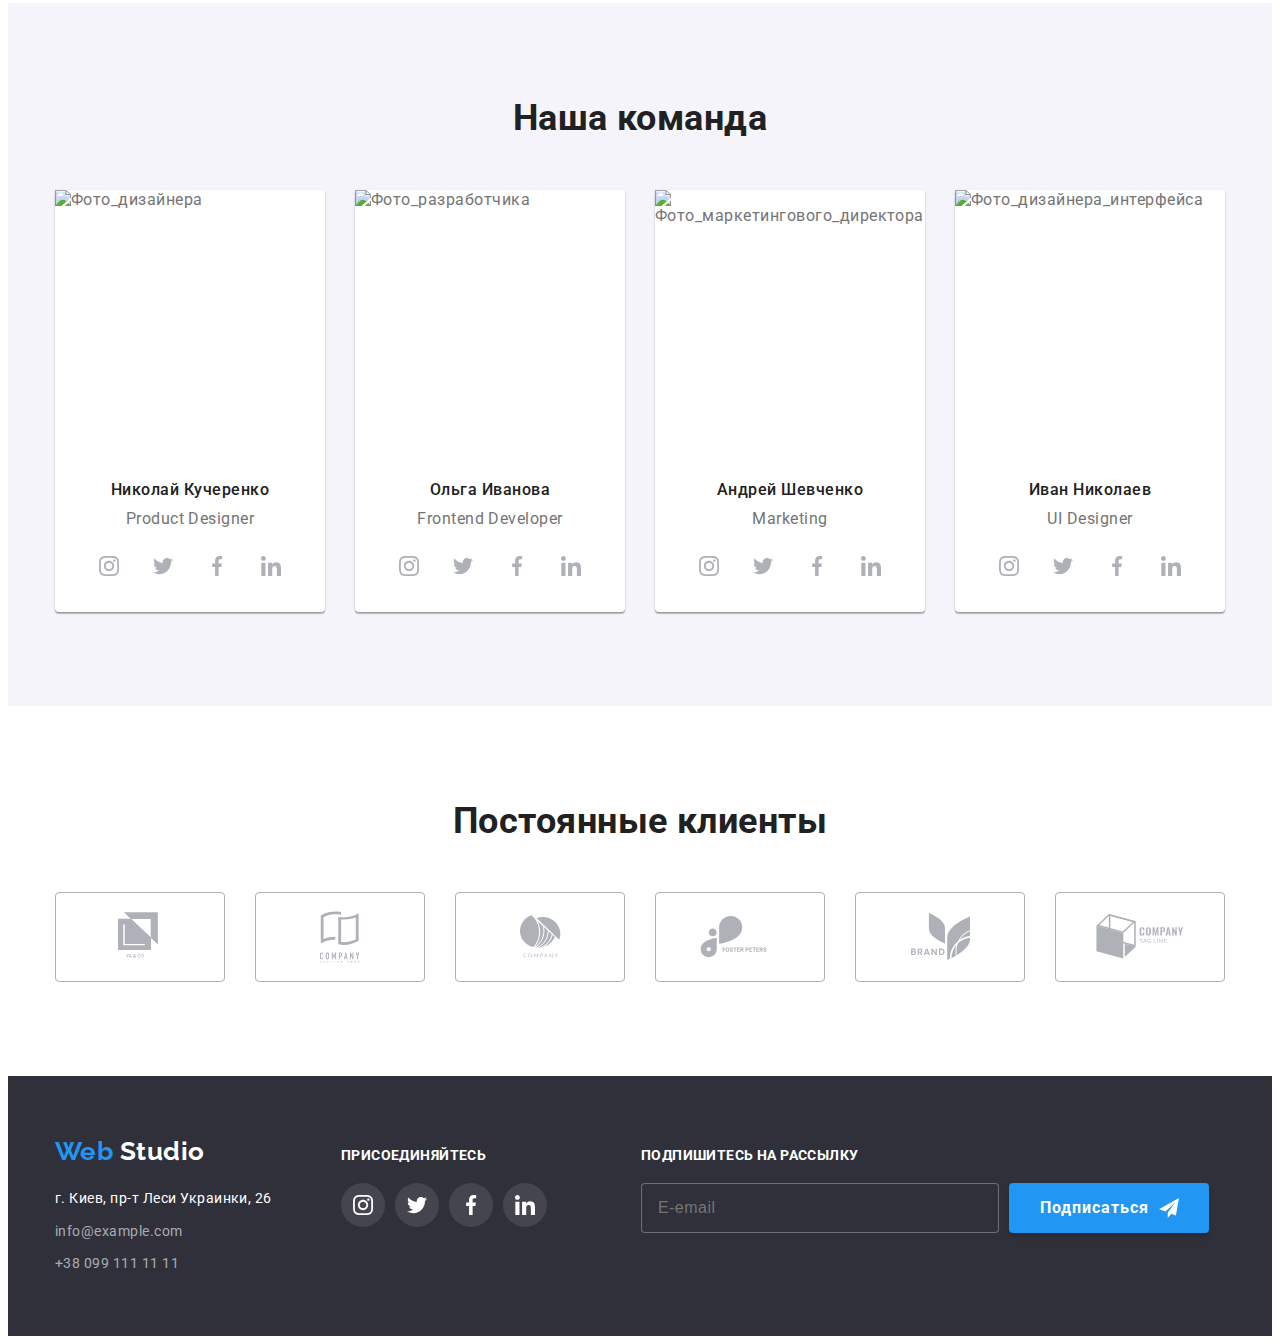
==== commit 936676cc: "исправлены отпечкатки" ====
--- a/index.html
+++ b/index.html
@@ -12,7 +12,7 @@
       rel="stylesheet"
       href="./сss/normalize.css"
     />
-    <link rel="stylesheet" href="./сss/style.css" />
+    <link rel="stylesheet" href="./сss/sass/main.min.css" />
   </head>
   <body>
     <!-- Шапка -->
@@ -545,10 +545,11 @@
               <input class="form-field-input" type="email" name="email" placeholder="E-email">
               <label for=""></label>
             </form>
-            <button type="submit" class="button-footer">Подписаться</button>
+            <button type="submit" class="button-footer">Подписаться
             <svg class="icon-icon_send">
               <use href="./icons/sprite.svg#icon-icon_send"></use>
             </svg>
+          </button>
           </div>
         </div>
       </div>
--- a/сss/sass/main.min.css
+++ b/сss/sass/main.min.css
@@ -0,0 +1 @@
+html{box-sizing:border-box}*,*::before,*::after{box-sizing:inherit}body{background-color:#fff;color:#757575;font-family:"Roboto",sans-serif;letter-spacing:0.03em}a:active,a:focus{outline:none}input,textarea,button{outline:none}input:active,textarea:active{outline:none}:focus{outline:none}h1,h2,h3,h4,h5,h6,p{padding:0;margin:0}img{display:block;max-width:100%;height:auto}.list{list-style:none;margin:0px;padding:0px}.link{text-decoration:none;display:block}textarea{resize:none}label{display:block}.subject{display:none}a{text-decoration:none}.container{width:1200px;margin-left:auto;margin-right:auto;padding-left:15px;padding-right:15px}.section{padding-top:94px;padding-bottom:94px;margin-left:auto;margin-right:auto}.button,.button-footer{color:#fff;background-color:#188ce8;font-family:inherit;font-weight:bold;font-size:16px;line-height:1.87;display:inline-flex;align-items:center;text-align:center;letter-spacing:0.06em}.button-footer{display:inline-flex;padding-top:10px;padding-bottom:10px;padding-left:29px;padding-right:28px;justify-content:center;width:200px;height:50px;background-color:#2196f3;border:0px;border-radius:4px;box-shadow:0px 4px 4px rgba(0,0,0,0.15);cursor:pointer}.button-filter,.button-filter-secondary{border-radius:4px;padding-top:6px;padding-left:22px;padding-bottom:6px;padding-right:22px;border:none;font-weight:500;font-size:16px;line-height:1.62;text-align:center;letter-spacing:0.03em;color:#fff;background-color:#188ce8;cursor:pointer;transition:background-color 250ms cubic-bezier(0.4, 0, 0.2, 1)}.button-filter-secondary{color:#212121;background-color:#f5f4fa}.button-filter:hover,.button-filter:focus,.button-filter-secondary:hover,.button-filter-secondary:focus{color:#fff;background-color:#188ce8;box-shadow:0px 2px 2px rgba(0,0,0,0.12),0px 1px 2px rgba(0,0,0,0.08),0px 3px 1px rgba(0,0,0,0.1)}.is-hidden{opacity:0;visibility:hidden;pointer-events:none;transform:translateY(100%)}.backdrop{position:fixed;top:0;left:0;z-index:9999;visibility:visible;width:100%;height:100%;background:rgba(0,0,0,0.2);transform:translateY(0);transition:opacity 250ms cubic-bezier(0.4, 0, 0.2, 1),visibility 250ms cubic-bezier(0.4, 0, 0.2, 1),transform 550ms cubic-bezier(0.4, 0, 0.2, 1)}.modal{position:absolute;top:50%;left:50%;transform:translate(-50%, -50%);padding-top:40px;padding-bottom:40px;padding-left:40px;padding-right:40px;width:528px;box-shadow:0px 1px 3px rgba(0,0,0,0.12),0px 1px 1px rgba(0,0,0,0.14),0px 2px 1px rgba(0,0,0,0.2);border-radius:4px;background-color:#fff}.modal__invite{margin-bottom:30px;display:block;font-style:normal;font-weight:bold;font-size:20px;line-height:1.15;text-align:center;letter-spacing:0.03em;color:#212121}.connection{display:flex;flex-wrap:wrap}.connection__input{width:448px;height:40px;padding-left:42px;border:1px solid rgba(33,33,33,0.2);border-radius:4px}.connection__input:focus-within{border-color:#2196f3}.connection__field{position:relative;margin-bottom:28px}.connection__label{position:absolute;top:50%;left:42px;transform:translateY(-50%);transition:transform 250ms cubic-bezier(0.4, 0, 0.2, 1)}.connection__field:focus-within>.connection__label,.connection__input:not(:placeholder-shown)+.connection__label{color:#2196f3;transform:translate(-24px, -42px);font-size:12px;line-height:1.16;letter-spacing:0.01em}.connection__icon{width:18px;height:18px;position:absolute;top:50%;left:16px;transform:translateY(-50%);margin-right:8px}.connection__field:focus-within .connection__icon{fill:#2196f3}.connection__textarea{position:relative;margin-bottom:28px}.connection__label-textarea{position:absolute;top:12px;left:16px;transition:transform 250ms cubic-bezier(0.4, 0, 0.2, 1)}.connection__textarea:focus-within>.connection__label-textarea,.connection__textarea-input:not(:placeholder-shown)+.connection__label-textarea{color:#2196f3;transform:translate(-1px, -33px);font-size:12px;line-height:1.16;letter-spacing:0.01em}.connection__textarea-input{width:448px;height:120px;padding-left:16px;padding-right:16px;padding-top:12px;padding-bottom:12px;border:1px solid rgba(33,33,33,0.2);border-radius:4px}.connection__textarea-input:focus-within{border-color:#2196f3}.connection__link{font-size:14px;line-height:1.71;margin-left:4px;letter-spacing:0.03em;text-decoration-line:underline;color:#2196f3}.checkbox__input{position:absolute;width:1px;height:1px;margin:-1px;border:0;padding:0;overflow:hidden;clip:rect(0 0 0 0)}.checkbox{display:flex;align-items:center;margin-bottom:30px;padding-left:20px;font-size:14px;line-height:1.71;letter-spacing:0.03em}.checkbox__custom{position:absolute;width:16px;height:15px;margin-left:-20px;border:2px solid #000;border-radius:2px;cursor:pointer;transition:background-color 250ms cubic-bezier(0.4, 0, 0.2, 1)}.checkbox__input:checked+.checkbox__custom{background-color:#2196f3;background-image:url(../images/icon-check.svg);background-size:contain;background-repeat:no-repeat;border:2px solid #2196f3;background-position:center}.modal__button-close{position:absolute;top:8px;right:8px;display:flex;align-items:center;padding:0;width:30px;height:30px;border-radius:50%;background-color:#fff;border:1px solid rgba(0,0,0,0.1);cursor:pointer}.modal__icon{width:18px;height:18px;margin:auto;transition:fill 250ms cubic-bezier(0.4, 0, 0.2, 1)}.modal__button-close:hover .modal__icon,.modal__button-close:focus .modal__icon{fill:#2196f3}.team-socials-item-link,.footer-socials-item-link{display:flex;justify-content:center;align-items:center;width:44px;height:44px;border-radius:50%;background-color:#fff;transition:background-color 250ms cubic-bezier(0.4, 0, 0.2, 1)}.team-socials-item-link:hover,.footer-socials-item-link:hover,.team-socials-item-link:focus,.footer-socials-item-link:focus{background-color:#2196f3}.footer-socials-item-link{background-color:rgba(255,255,255,0.1);transition:background-color 250ms cubic-bezier(0.4, 0, 0.2, 1)}.icon-socials-team,.icon_footer{width:20px;height:20px;fill:#afb1b8;transition:fill 250ms cubic-bezier(0.4, 0, 0.2, 1)}.team-socials-item-link:hover .icon-socials-team,.footer-socials-item-link:hover .icon-socials-team,.team-socials-item-link:hover .icon_footer,.footer-socials-item-link:hover .icon_footer{fill:#fff}.icon_footer{fill:#fff}.logo-head{margin-right:85px;font-family:"Raleway",sans-serif;font-weight:bold;font-size:26px;line-height:1.2;color:#000}.logo-head .logo-decoration{color:#2196f3}header{color:var(--main-font-color);border-bottom:1px solid #ececec}header .section{padding-top:0px;padding-bottom:0px}.head .container{display:flex;align-items:center;justify-content:space-between}.main-no-border{border:0px}.main-nav,.menunav{display:flex;align-items:center}.menunav .item:not(:last-child){margin-right:50px}.header-util{display:flex}.contacts-list{display:flex}.contacts-list-item:not(:last-child){margin-right:30px}.menunav-links,.contacts-links{position:relative;padding-top:32px;padding-bottom:32px;font-style:normal;color:#212121;font-weight:500;font-size:14px;line-height:1.14;letter-spacing:0.02em;transition:color 250ms cubic-bezier(0.4, 0, 0.2, 1)}.menunav-links:hover,.contacts-links:hover,.menunav-links:focus,.contacts-links:focus{color:#2196f3}.contacts-links{display:flex;align-items:center}.icon-smartphone,.icon-envelope{margin-right:10px;fill:#757575;transition:fill 250ms cubic-bezier(0.4, 0, 0.2, 1)}.contacts-links:focus .icon-smartphone,.contacts-links:focus .icon-envelope,.contacts-links:hover .icon-smartphone,.contacts-links:hover .icon-envelope{fill:#2196f3}.current{color:#2196f3;fill:#2196f3}.current::after{position:absolute;bottom:0;content:'';display:block;width:100%;height:4px;border-radius:2px;background-color:#2196f3}.hero{padding-top:200px;padding-bottom:200px;max-width:1600px;height:600px;margin-left:auto;margin-right:auto;background-image:linear-gradient(to right, rgba(47,48,58,0.8), rgba(47,48,58,0.8)),url("../images/hero-image.jpg");background-size:cover;background-repeat:no-repeat;background-position:center}.hero-title{width:696px;margin-left:auto;margin-right:auto;margin-bottom:30px;font-weight:900;font-size:44px;line-height:1.4;text-align:center;letter-spacing:0.06em;text-transform:uppercase;color:#ffffff}.hero .button{display:block;padding-top:10px;padding-right:32px;padding-bottom:10px;padding-left:32px;margin-right:auto;margin-left:auto;border-width:0px;border-radius:4px;font-weight:700;font-size:16px;line-height:1.88;text-align:center;letter-spacing:0.06em;background-color:#2196f3;color:#fff;box-shadow:0px 4px 4px rgba(0,0,0,0.15);cursor:pointer;transition:background-color 250ms cubic-bezier(0.4, 0, 0.2, 1)}.hero .button:hover,.hero .button:focus{background-color:#188ce8}.advantages-list{display:flex;align-items:stretch;flex-wrap:wrap}.advantages-list .advantages-item{width:270px}.advantages-list .advantages-item:not(:last-child){margin-right:30px}.advantages-util{display:flex;height:120px;background-color:#f5f4fa;justify-content:center;align-items:center;border-radius:4px;margin-bottom:30px}.icon-advantages{width:70px;height:70px}.advantages-title{margin-bottom:10px;font-weight:bold;font-size:14px;line-height:1.14;text-transform:uppercase;color:#212121}.advantages-text{font-size:14px;line-height:1.7;color:#757575}.job.section{padding-top:0px}.job-list{display:flex}.job-list-item{position:relative;width:370px}.job-list-item:not(:last-child){margin-right:30px}.job-title{margin-bottom:50px;font-weight:bold;font-size:36px;line-height:1.17;text-align:center;color:#212121}.job-description{position:absolute;bottom:0;width:100%;height:70px;display:inline-flex;justify-content:center;align-items:center;font-weight:bold;font-size:14px;line-height:1.14;text-align:center;text-transform:uppercase;color:#fff;background-color:rgba(47,48,58,0.8)}.team.section{background-color:#f5f4fa}.team-list{display:flex}.team-list-item{padding-bottom:24px;border-radius:0px 0px 4px 4px;box-shadow:0px 2px 1px rgba(0,0,0,0.2),0px 1px 1px rgba(0,0,0,0.14),0px 1px 3px rgba(0,0,0,0.12);background-color:#fff}.team-list-item>img{margin-bottom:30px}.team-list-item:not(:last-child){margin-right:30px}.team-main-title{margin-bottom:50px;font-weight:bold;font-size:36px;line-height:1.17;text-align:center;color:#212121}.team-title{margin-bottom:10px;font-weight:500;font-size:16px;line-height:1.19;text-align:center;color:#212121}.team-text{margin-bottom:16px;font-size:16px;line-height:1.19;text-align:center;color:#757575}.team-socials-item:not(:last-child){margin-right:10px}.team-socials{display:flex;justify-content:center}.team-socials a{color:#afb1b8}.container .clients{display:flex}.clients-list{display:flex;justify-content:space-between}.clients-list-item{display:flex;justify-content:center;align-items:center;width:170px;height:90px;box-sizing:border-box}.clients-list-item:not(:last-child){margin-right:30px}.clients-list-item-link{display:flex;justify-content:center;align-items:center;width:170px;height:90px;border:1px solid #afb1b8;border-radius:4px;transition:border-color 250ms cubic-bezier(0.4, 0, 0.2, 1)}.clients-list-item-link:hover{border:1px solid #2196f3;border-radius:4px}.client_logo{fill:#afb1b8;transition:fill 250ms cubic-bezier(0.4, 0, 0.2, 1)}.clients-list-item:hover .client_logo,.clients-list-item:focus .client_logo{fill:#2196f3}.clients-title{margin-bottom:50px;font-weight:bold;font-size:36px;line-height:1.17;text-align:center;color:#212121}.footer{background:#2f303a}footer div{vertical-align:top}footer div.section{padding-top:60px;padding-bottom:60px}.footer-nav{display:flex;align-items:baseline;padding-right:15px;padding-left:15px}.footer-contacts-block{margin-right:69px}.contacts-footer-list-item:not(:last-child){margin-bottom:9px}.mail-footer,.phone-footer,.map-link{display:block;font-style:normal;font-size:14px;line-height:1.7;color:rgba(255,255,255,0.6)}.phone-footer{color:rgba(255,255,255,0.6)}.map-link{color:#ffffff}.logo-footer{margin-bottom:20px;font-family:"Raleway",sans-serif;font-weight:bold;font-size:26px;line-height:1.2;color:#ffffff;text-decoration:none;display:block}.logo-footer .logo-decoration{color:#2196f3}.join_us{margin-right:94px}.join_us-title,.subscribe-title{display:block;margin-bottom:20px;font-family:"Roboto",sans-serif;font-weight:bold;font-size:14px;line-height:16px;letter-spacing:0.03em;text-transform:uppercase;color:#ffffff}.footer-socials{display:flex;justify-content:space-between}.footer-socials-item:not(:last-child){margin-right:10px}.form-field{display:flex}.form-field-input{margin-right:10px;width:358px;height:50px;padding-top:15px;padding-right:16px;padding-bottom:15px;padding-left:16px;border:1px solid rgba(255,255,255,0.3);border-radius:4px;background-color:#2f303a;font-size:16px;line-height:1.25;align-items:center;letter-spacing:0.03em;color:rgba(255,255,255,0.6)}.icon-icon_send{margin-left:10px;width:20px;height:20px;fill:#fff}.portfolio-item-img{display:block}.portfolio-item-link{display:block}.portfolio-section{padding-top:93px;padding-bottom:94px}.portfolio{display:flex;flex-wrap:wrap}.portfolio-item{width:calc((100% - 60px) / 3);margin-right:30px;margin-bottom:30px}.portfolio-item:nth-last-child(-n+3){margin-bottom:0px}.portfolio-item:nth-child(3n){margin-right:0px}.portfolio-item:hover,.portfolio-item:focus{box-shadow:1px 4px 6px rgba(0,0,0,0.16),0px 4px 4px rgba(0,0,0,0.06),0px 1px 1px rgba(0,0,0,0.12)}.border-box{padding-top:20px;padding-bottom:20px;padding-left:24px;padding-right:24px;border-left:1px solid #eee;border-right:1px solid #eee;border-bottom:1px solid #eee}.portfolio-title{margin-bottom:4px;font-weight:bold;font-size:18px;line-height:2;letter-spacing:0.06em;color:#212121}.portfolio-text{font-size:16px;line-height:1.9;color:#757575}.filter-list{display:flex;margin-bottom:34px;justify-content:center}.filter-list-item:not(:last-child){margin-right:8px}.portfolio-item-img-description{position:relative;overflow:hidden}.portfolio-description{position:absolute;top:0;left:0;transform:translateY(100%);width:100%;height:100%;padding-top:63px;padding-bottom:63px;padding-right:24px;padding-left:24px;background-color:rgba(33,150,243,0.9);color:#fff;font-size:18px;line-height:1.56;letter-spacing:0.03em;opacity:0;transition:transform 250ms cubic-bezier(0.4, 0, 0.2, 1),opacity 250ms cubic-bezier(0.4, 0, 0.2, 1)}.portfolio-item-link:hover .portfolio-description,.portfolio-item-link:focus .portfolio-description{opacity:1;transform:translateY(0%)}a{text-decoration:none}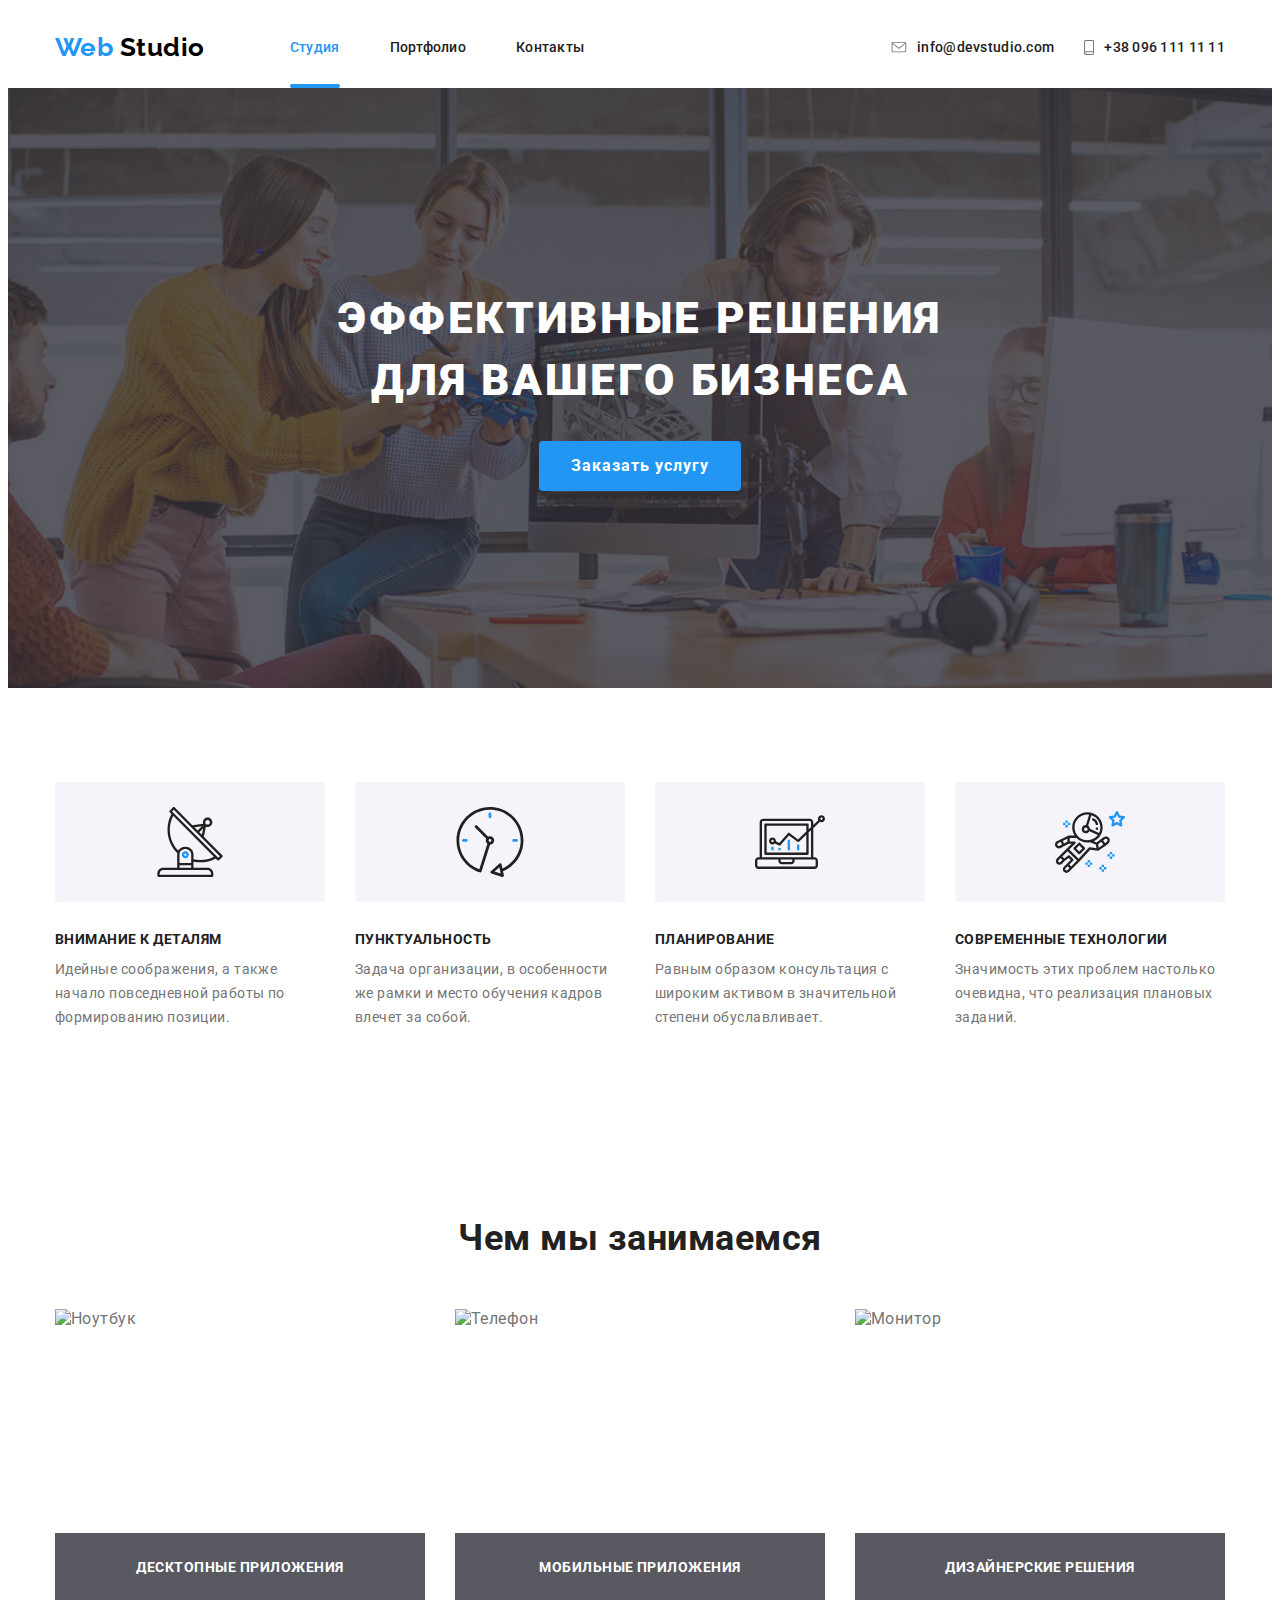
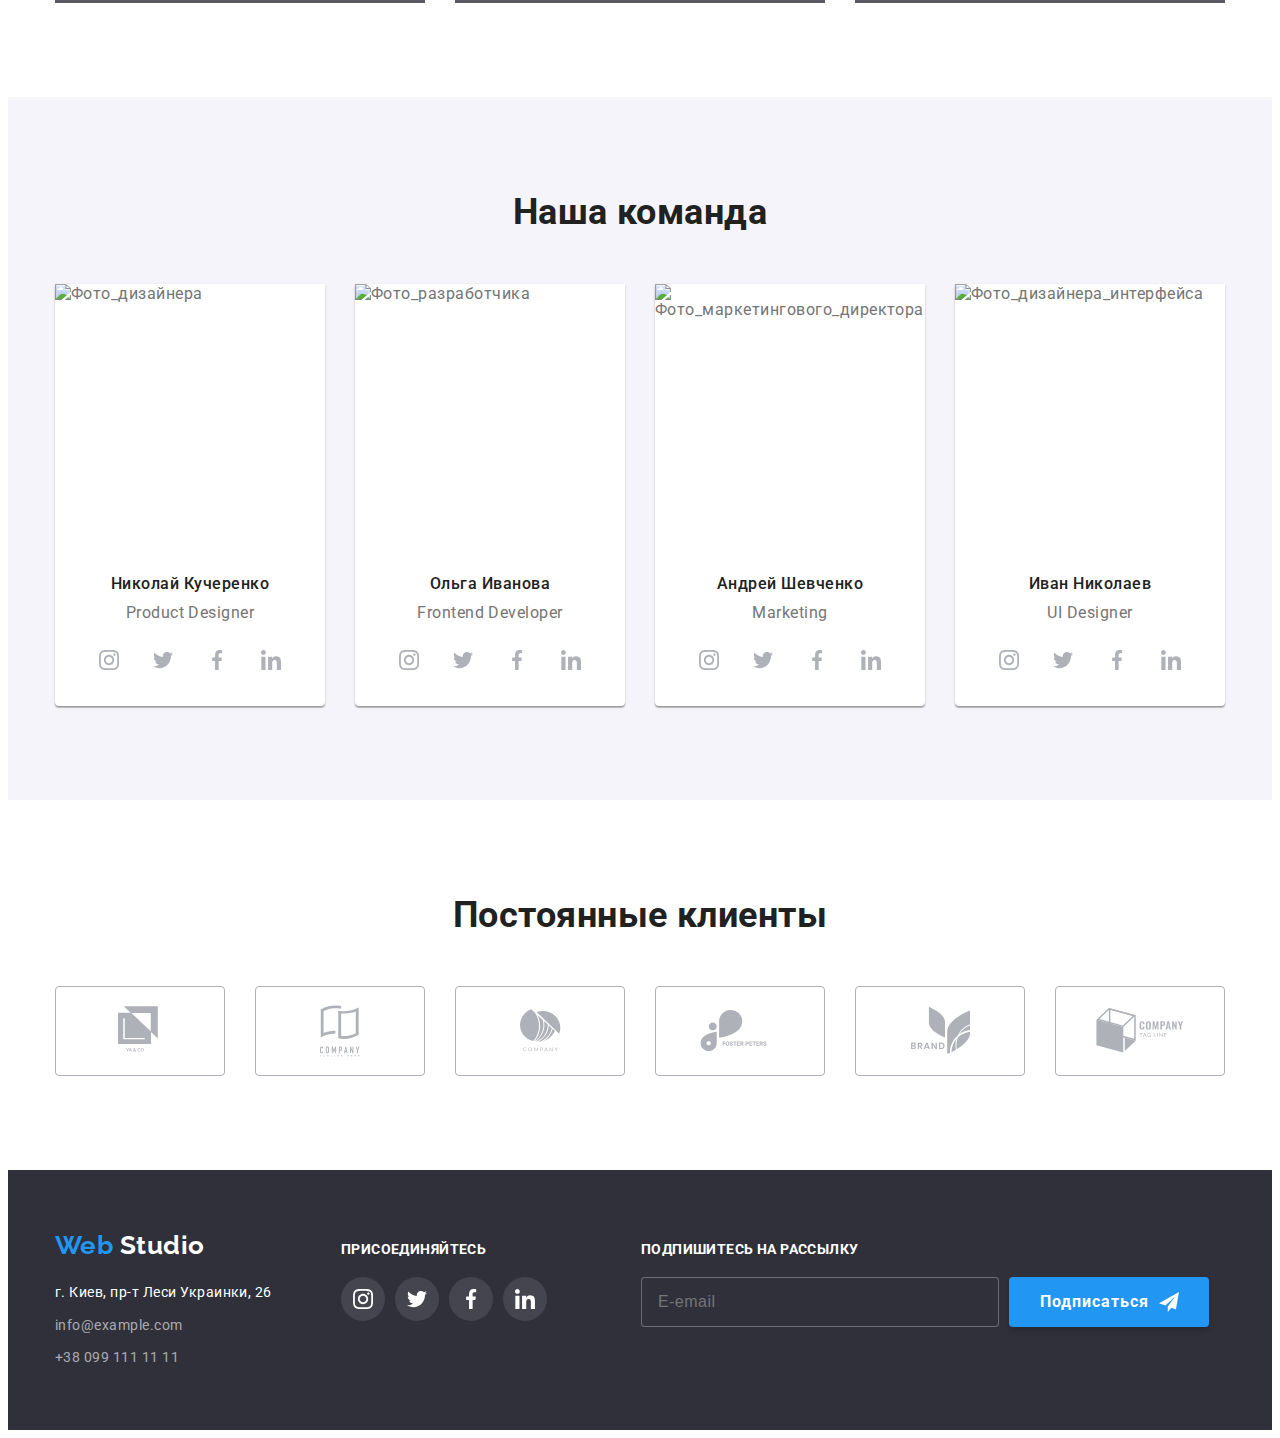
==== commit c551e87c: "исправлена ошибка пути к main" ====
--- a/index.html
+++ b/index.html
@@ -12,7 +12,7 @@
       rel="stylesheet"
       href="./сss/normalize.css"
     />
-    <link rel="stylesheet" href="./сss/sass/main.min.css" />
+    <link rel="stylesheet" href="./сss/main.css" />
   </head>
   <body>
     <!-- Шапка -->
--- a/сss/main.css
+++ b/сss/main.css
@@ -0,0 +1,1151 @@
+@charset "UTF-8";
+html {
+  -webkit-box-sizing: border-box;
+          box-sizing: border-box;
+}
+
+*,
+*::before,
+*::after {
+  -webkit-box-sizing: inherit;
+          box-sizing: inherit;
+}
+
+body {
+  background-color: #ffffff;
+  color: #757575;
+  font-family: "Roboto", sans-serif;
+  letter-spacing: 0.03em;
+}
+
+a:active,
+a:focus {
+  outline: none;
+}
+
+input,
+textarea,
+button {
+  outline: none;
+}
+
+input:active,
+textarea:active {
+  outline: none;
+}
+
+:focus {
+  outline: none;
+}
+
+h1,
+h2,
+h3,
+h4,
+h5,
+h6,
+p {
+  padding: 0;
+  margin: 0;
+}
+
+img {
+  display: block;
+  max-width: 100%;
+  height: auto;
+}
+
+.list {
+  list-style: none;
+  margin: 0px;
+  padding: 0px;
+}
+
+.link {
+  text-decoration: none;
+  display: block;
+}
+
+textarea {
+  resize: none;
+}
+
+label {
+  display: block;
+}
+
+.subject {
+  display: none;
+}
+
+a {
+  text-decoration: none;
+}
+
+.container {
+  width: 1200px;
+  margin-left: auto;
+  margin-right: auto;
+  padding-left: 15px;
+  padding-right: 15px;
+}
+
+.section {
+  padding-top: 94px;
+  padding-bottom: 94px;
+  margin-left: auto;
+  margin-right: auto;
+}
+
+/* Кнопки */
+.button,
+.button-footer {
+  color: #ffffff;
+  background-color: #188ce8;
+  font-family: inherit;
+  font-weight: bold;
+  font-size: 16px;
+  line-height: 1.87;
+  display: -webkit-inline-box;
+  display: -ms-inline-flexbox;
+  display: inline-flex;
+  -webkit-box-align: center;
+      -ms-flex-align: center;
+          align-items: center;
+  text-align: center;
+  letter-spacing: 0.06em;
+}
+
+.button-footer {
+  display: -webkit-inline-box;
+  display: -ms-inline-flexbox;
+  display: inline-flex;
+  padding-top: 10px;
+  padding-bottom: 10px;
+  padding-left: 29px;
+  padding-right: 28px;
+  -webkit-box-pack: center;
+      -ms-flex-pack: center;
+          justify-content: center;
+  width: 200px;
+  height: 50px;
+  background-color: #2196f3;
+  border: 0px;
+  border-radius: 4px;
+  -webkit-box-shadow: 0px 4px 4px rgba(0, 0, 0, 0.15);
+          box-shadow: 0px 4px 4px rgba(0, 0, 0, 0.15);
+  cursor: pointer;
+}
+
+/* Кнопки фильтров */
+.button-filter,
+.button-filter-secondary {
+  border-radius: 4px;
+  padding-top: 6px;
+  padding-left: 22px;
+  padding-bottom: 6px;
+  padding-right: 22px;
+  border: none;
+  font-weight: 500;
+  font-size: 16px;
+  line-height: 1.62;
+  text-align: center;
+  letter-spacing: 0.03em;
+  color: #ffffff;
+  background-color: #188ce8;
+  cursor: pointer;
+  -webkit-transition: background-color 250ms cubic-bezier(0.4, 0, 0.2, 1);
+  transition: background-color 250ms cubic-bezier(0.4, 0, 0.2, 1);
+  /* Пока оставить цвета для вторичных кнопок */
+}
+
+.button-filter-secondary {
+  color: #212121;
+  background-color: #f5f4fa;
+}
+
+.button-filter:hover,
+.button-filter:focus,
+.button-filter-secondary:hover,
+.button-filter-secondary:focus {
+  color: #ffffff;
+  background-color: #188ce8;
+  -webkit-box-shadow: 0px 2px 2px rgba(0, 0, 0, 0.12), 0px 1px 2px rgba(0, 0, 0, 0.08), 0px 3px 1px rgba(0, 0, 0, 0.1);
+          box-shadow: 0px 2px 2px rgba(0, 0, 0, 0.12), 0px 1px 2px rgba(0, 0, 0, 0.08), 0px 3px 1px rgba(0, 0, 0, 0.1);
+}
+
+/* Модалка и бэкдроп*/
+.is-hidden {
+  opacity: 0;
+  visibility: hidden;
+  pointer-events: none;
+  -webkit-transform: translateY(100%);
+          transform: translateY(100%);
+}
+
+.backdrop {
+  position: fixed;
+  top: 0;
+  left: 0;
+  z-index: 9999;
+  visibility: visible;
+  width: 100%;
+  height: 100%;
+  background: rgba(0, 0, 0, 0.2);
+  -webkit-transform: translateY(0);
+          transform: translateY(0);
+  -webkit-transition: opacity 250ms cubic-bezier(0.4, 0, 0.2, 1), visibility 250ms cubic-bezier(0.4, 0, 0.2, 1), -webkit-transform 550ms cubic-bezier(0.4, 0, 0.2, 1);
+  transition: opacity 250ms cubic-bezier(0.4, 0, 0.2, 1), visibility 250ms cubic-bezier(0.4, 0, 0.2, 1), -webkit-transform 550ms cubic-bezier(0.4, 0, 0.2, 1);
+  transition: opacity 250ms cubic-bezier(0.4, 0, 0.2, 1), visibility 250ms cubic-bezier(0.4, 0, 0.2, 1), transform 550ms cubic-bezier(0.4, 0, 0.2, 1);
+  transition: opacity 250ms cubic-bezier(0.4, 0, 0.2, 1), visibility 250ms cubic-bezier(0.4, 0, 0.2, 1), transform 550ms cubic-bezier(0.4, 0, 0.2, 1), -webkit-transform 550ms cubic-bezier(0.4, 0, 0.2, 1);
+}
+
+.modal {
+  position: absolute;
+  top: 50%;
+  left: 50%;
+  -webkit-transform: translate(-50%, -50%);
+          transform: translate(-50%, -50%);
+  padding-top: 40px;
+  padding-bottom: 40px;
+  padding-left: 40px;
+  padding-right: 40px;
+  width: 528px;
+  -webkit-box-shadow: 0px 1px 3px rgba(0, 0, 0, 0.12), 0px 1px 1px rgba(0, 0, 0, 0.14), 0px 2px 1px rgba(0, 0, 0, 0.2);
+          box-shadow: 0px 1px 3px rgba(0, 0, 0, 0.12), 0px 1px 1px rgba(0, 0, 0, 0.14), 0px 2px 1px rgba(0, 0, 0, 0.2);
+  border-radius: 4px;
+  background-color: #ffffff;
+}
+
+.modal_invite {
+  margin-bottom: 30px;
+  display: block;
+  font-style: normal;
+  font-weight: bold;
+  font-size: 20px;
+  line-height: 1.15;
+  text-align: center;
+  letter-spacing: 0.03em;
+  color: #212121;
+}
+
+.connection {
+  display: -webkit-box;
+  display: -ms-flexbox;
+  display: flex;
+  -ms-flex-wrap: wrap;
+      flex-wrap: wrap;
+}
+
+.connection_input {
+  width: 448px;
+  height: 40px;
+  padding-left: 42px;
+  border: 1px solid rgba(33, 33, 33, 0.2);
+  border-radius: 4px;
+}
+
+.connection_input:focus-within {
+  border-color: #2196f3;
+}
+
+.connection_field {
+  position: relative;
+  margin-bottom: 28px;
+}
+
+.connection_label {
+  position: absolute;
+  top: 50%;
+  left: 42px;
+  -webkit-transform: translateY(-50%);
+          transform: translateY(-50%);
+  -webkit-transition: -webkit-transform 250ms cubic-bezier(0.4, 0, 0.2, 1);
+  transition: -webkit-transform 250ms cubic-bezier(0.4, 0, 0.2, 1);
+  transition: transform 250ms cubic-bezier(0.4, 0, 0.2, 1);
+  transition: transform 250ms cubic-bezier(0.4, 0, 0.2, 1), -webkit-transform 250ms cubic-bezier(0.4, 0, 0.2, 1);
+}
+
+.connection_field:focus-within > .connection__label,
+.connection_input:not(:placeholder-shown) + .connection__label {
+  color: #2196f3;
+  -webkit-transform: translate(-24px, -42px);
+          transform: translate(-24px, -42px);
+  font-size: 12px;
+  line-height: 1.16;
+  letter-spacing: 0.01em;
+}
+
+.connection_icon {
+  width: 18px;
+  height: 18px;
+  position: absolute;
+  top: 50%;
+  left: 16px;
+  -webkit-transform: translateY(-50%);
+          transform: translateY(-50%);
+  margin-right: 8px;
+}
+
+.connection_field:focus-within .connection_icon {
+  fill: #2196f3;
+}
+
+.connection_textarea {
+  position: relative;
+  margin-bottom: 28px;
+}
+
+.connection_label-textarea {
+  position: absolute;
+  top: 12px;
+  left: 16px;
+  -webkit-transition: -webkit-transform 250ms cubic-bezier(0.4, 0, 0.2, 1);
+  transition: -webkit-transform 250ms cubic-bezier(0.4, 0, 0.2, 1);
+  transition: transform 250ms cubic-bezier(0.4, 0, 0.2, 1);
+  transition: transform 250ms cubic-bezier(0.4, 0, 0.2, 1), -webkit-transform 250ms cubic-bezier(0.4, 0, 0.2, 1);
+}
+
+.connection_textarea:focus-within > .connection_label-textarea,
+.connection_textarea-input:not(:placeholder-shown) + .connection_label-textarea {
+  color: #2196f3;
+  -webkit-transform: translate(-1px, -33px);
+          transform: translate(-1px, -33px);
+  font-size: 12px;
+  line-height: 1.16;
+  letter-spacing: 0.01em;
+}
+
+.connection_textarea-input {
+  width: 448px;
+  height: 120px;
+  padding-left: 16px;
+  padding-right: 16px;
+  padding-top: 12px;
+  padding-bottom: 12px;
+  border: 1px solid rgba(33, 33, 33, 0.2);
+  border-radius: 4px;
+}
+
+.connection_textarea-input:focus-within {
+  border-color: #2196f3;
+}
+
+.connection_link {
+  font-size: 14px;
+  line-height: 1.71;
+  margin-left: 4px;
+  letter-spacing: 0.03em;
+  -webkit-text-decoration-line: underline;
+          text-decoration-line: underline;
+  color: #2196f3;
+}
+
+/* Чекбокс вижуали хайден */
+.checkbox_input {
+  position: absolute;
+  width: 1px;
+  height: 1px;
+  margin: -1px;
+  border: 0;
+  padding: 0;
+  overflow: hidden;
+  clip: rect(0 0 0 0);
+}
+
+.checkbox {
+  display: -webkit-box;
+  display: -ms-flexbox;
+  display: flex;
+  -webkit-box-align: center;
+      -ms-flex-align: center;
+          align-items: center;
+  margin-bottom: 30px;
+  padding-left: 20px;
+  font-size: 14px;
+  line-height: 1.71;
+  letter-spacing: 0.03em;
+}
+
+.checkbox_custom {
+  position: absolute;
+  width: 16px;
+  height: 15px;
+  margin-left: -20px;
+  border: 2px solid #000000;
+  border-radius: 2px;
+  cursor: pointer;
+  -webkit-transition: background-color 250ms cubic-bezier(0.4, 0, 0.2, 1);
+  transition: background-color 250ms cubic-bezier(0.4, 0, 0.2, 1);
+}
+
+.checkbox_input:checked + .checkbox__custom {
+  background-color: #2196f3;
+  background-image: url(../img/check.svg);
+  background-size: contain;
+  background-repeat: no-repeat;
+  border: 2px solid #2196f3;
+  background-position: center;
+}
+
+.modal_button-close {
+  position: absolute;
+  top: 8px;
+  right: 8px;
+  display: -webkit-box;
+  display: -ms-flexbox;
+  display: flex;
+  -webkit-box-align: center;
+      -ms-flex-align: center;
+          align-items: center;
+  padding: 0;
+  width: 30px;
+  height: 30px;
+  border-radius: 50%;
+  background-color: #ffffff;
+  border: 1px solid rgba(0, 0, 0, 0.1);
+  cursor: pointer;
+}
+
+.modal_icon {
+  width: 18px;
+  height: 18px;
+  margin: auto;
+  -webkit-transition: fill 250ms cubic-bezier(0.4, 0, 0.2, 1);
+  transition: fill 250ms cubic-bezier(0.4, 0, 0.2, 1);
+}
+
+.modal_button-close:hover .modal_icon,
+.modal_button-close:focus .modal_icon {
+  fill: #2196f3;
+}
+
+.team-socials-item-link, .footer-socials-item-link {
+  display: -webkit-box;
+  display: -ms-flexbox;
+  display: flex;
+  -webkit-box-pack: center;
+      -ms-flex-pack: center;
+          justify-content: center;
+  -webkit-box-align: center;
+      -ms-flex-align: center;
+          align-items: center;
+  width: 44px;
+  height: 44px;
+  border-radius: 50%;
+  background-color: #ffffff;
+  -webkit-transition: background-color 250ms cubic-bezier(0.4, 0, 0.2, 1);
+  transition: background-color 250ms cubic-bezier(0.4, 0, 0.2, 1);
+}
+
+.team-socials-item-link:hover, .footer-socials-item-link:hover, .team-socials-item-link:focus, .footer-socials-item-link:focus {
+  background-color: #2196f3;
+}
+
+.footer-socials-item-link {
+  background-color: rgba(255, 255, 255, 0.1);
+  -webkit-transition: background-color 250ms cubic-bezier(0.4, 0, 0.2, 1);
+  transition: background-color 250ms cubic-bezier(0.4, 0, 0.2, 1);
+}
+
+.icon-socials-team, .icon_footer {
+  width: 20px;
+  height: 20px;
+  fill: #afb1b8;
+  -webkit-transition: fill 250ms cubic-bezier(0.4, 0, 0.2, 1);
+  transition: fill 250ms cubic-bezier(0.4, 0, 0.2, 1);
+}
+
+.team-socials-item-link:hover .icon-socials-team, .footer-socials-item-link:hover .icon-socials-team, .team-socials-item-link:hover .icon_footer, .footer-socials-item-link:hover .icon_footer {
+  fill: #ffffff;
+}
+
+.icon_footer {
+  fill: #ffffff;
+}
+
+.logo-head {
+  margin-right: 85px;
+  font-family: "Raleway", sans-serif;
+  font-weight: bold;
+  font-size: 26px;
+  line-height: 1.2;
+  color: #000000;
+}
+
+.logo-head .logo-decoration {
+  color: #2196f3;
+}
+
+header {
+  color: var(--main-font-color);
+  border-bottom: 1px solid #ececec;
+}
+
+header .section {
+  padding-top: 0px;
+  padding-bottom: 0px;
+}
+
+.head .container {
+  display: -webkit-box;
+  display: -ms-flexbox;
+  display: flex;
+  -webkit-box-align: center;
+      -ms-flex-align: center;
+          align-items: center;
+  -webkit-box-pack: justify;
+      -ms-flex-pack: justify;
+          justify-content: space-between;
+}
+
+/* оформление навигации сайта */
+.main-no-border {
+  border: 0px;
+}
+
+.main-nav,
+.menunav {
+  display: -webkit-box;
+  display: -ms-flexbox;
+  display: flex;
+  -webkit-box-align: center;
+      -ms-flex-align: center;
+          align-items: center;
+}
+
+.menunav .item:not(:last-child) {
+  margin-right: 50px;
+}
+
+.header-util {
+  display: -webkit-box;
+  display: -ms-flexbox;
+  display: flex;
+}
+
+.contacts-list {
+  display: -webkit-box;
+  display: -ms-flexbox;
+  display: flex;
+}
+
+.contacts-list-item:not(:last-child) {
+  margin-right: 30px;
+}
+
+.menunav-links, .contacts-links {
+  position: relative;
+  padding-top: 32px;
+  padding-bottom: 32px;
+  font-style: normal;
+  color: #212121;
+  font-weight: 500;
+  font-size: 14px;
+  line-height: 1.14;
+  letter-spacing: 0.02em;
+  -webkit-transition: color 250ms cubic-bezier(0.4, 0, 0.2, 1);
+  transition: color 250ms cubic-bezier(0.4, 0, 0.2, 1);
+}
+
+.menunav-links:hover, .contacts-links:hover, .menunav-links:focus, .contacts-links:focus {
+  color: #2196f3;
+}
+
+.contacts-links {
+  display: -webkit-box;
+  display: -ms-flexbox;
+  display: flex;
+  -webkit-box-align: center;
+      -ms-flex-align: center;
+          align-items: center;
+}
+
+.icon-smartphone, .icon-envelope {
+  margin-right: 10px;
+  fill: #757575;
+  -webkit-transition: fill 250ms cubic-bezier(0.4, 0, 0.2, 1);
+  transition: fill 250ms cubic-bezier(0.4, 0, 0.2, 1);
+}
+
+.contacts-links:focus .icon-smartphone, .contacts-links:focus .icon-envelope,
+.contacts-links:hover .icon-smartphone,
+.contacts-links:hover .icon-envelope {
+  fill: #2196f3;
+}
+
+/* Оформление линии на активной страници*/
+.current {
+  color: #2196f3;
+  fill: #2196f3;
+}
+
+.current::after {
+  position: absolute;
+  bottom: 0;
+  content: '';
+  display: block;
+  width: 100%;
+  height: 4px;
+  border-radius: 2px;
+  background-color: #2196f3;
+}
+
+/* Секция Герой */
+.hero {
+  padding-top: 200px;
+  padding-bottom: 200px;
+  max-width: 1600px;
+  height: 600px;
+  margin-left: auto;
+  margin-right: auto;
+  background-image: linear-gradient(to right, rgba(47, 48, 58, 0.8), rgba(47, 48, 58, 0.8)), url("../img/Header/Hero.jpg");
+  background-size: cover;
+  background-repeat: no-repeat;
+  background-position: center;
+}
+
+.hero-title {
+  width: 696px;
+  margin-left: auto;
+  margin-right: auto;
+  margin-bottom: 30px;
+  font-weight: 900;
+  font-size: 44px;
+  line-height: 1.4;
+  text-align: center;
+  letter-spacing: 0.06em;
+  text-transform: uppercase;
+  color: #ffffff;
+}
+
+.hero .button {
+  display: block;
+  padding-top: 10px;
+  padding-right: 32px;
+  padding-bottom: 10px;
+  padding-left: 32px;
+  margin-right: auto;
+  margin-left: auto;
+  border-width: 0px;
+  border-radius: 4px;
+  font-weight: 700;
+  font-size: 16px;
+  line-height: 1.88;
+  text-align: center;
+  letter-spacing: 0.06em;
+  background-color: #2196f3;
+  color: #ffffff;
+  -webkit-box-shadow: 0px 4px 4px rgba(0, 0, 0, 0.15);
+          box-shadow: 0px 4px 4px rgba(0, 0, 0, 0.15);
+  cursor: pointer;
+  -webkit-transition: background-color 250ms cubic-bezier(0.4, 0, 0.2, 1);
+  transition: background-color 250ms cubic-bezier(0.4, 0, 0.2, 1);
+}
+
+.hero .button:hover, .hero .button:focus {
+  background-color: #188ce8;
+}
+
+.advantages-list {
+  display: -webkit-box;
+  display: -ms-flexbox;
+  display: flex;
+  -webkit-box-align: stretch;
+      -ms-flex-align: stretch;
+          align-items: stretch;
+  -ms-flex-wrap: wrap;
+      flex-wrap: wrap;
+}
+
+.advantages-list .advantages-item {
+  width: 270px;
+}
+
+.advantages-list .advantages-item:not(:last-child) {
+  margin-right: 30px;
+}
+
+.advantages-util {
+  display: -webkit-box;
+  display: -ms-flexbox;
+  display: flex;
+  height: 120px;
+  background-color: #f5f4fa;
+  -webkit-box-pack: center;
+      -ms-flex-pack: center;
+          justify-content: center;
+  -webkit-box-align: center;
+      -ms-flex-align: center;
+          align-items: center;
+  border-radius: 4px;
+  margin-bottom: 30px;
+}
+
+.icon-advantages {
+  width: 70px;
+  height: 70px;
+}
+
+.advantages-title {
+  margin-bottom: 10px;
+  font-weight: bold;
+  font-size: 14px;
+  line-height: 1.14;
+  text-transform: uppercase;
+  color: #212121;
+}
+
+.advantages-text {
+  font-size: 14px;
+  line-height: 1.7;
+  color: #757575;
+}
+
+job.section {
+  padding-top: 0px;
+}
+
+.job-list {
+  display: -webkit-box;
+  display: -ms-flexbox;
+  display: flex;
+}
+
+.job-list-item {
+  position: relative;
+  width: 370px;
+}
+
+.job-list-item:not(:last-child) {
+  margin-right: 30px;
+}
+
+.job-title {
+  margin-bottom: 50px;
+  font-weight: bold;
+  font-size: 36px;
+  line-height: 1.17;
+  text-align: center;
+  color: #212121;
+}
+
+.job-description {
+  position: absolute;
+  bottom: 0;
+  width: 100%;
+  height: 70px;
+  display: -webkit-inline-box;
+  display: -ms-inline-flexbox;
+  display: inline-flex;
+  -webkit-box-pack: center;
+      -ms-flex-pack: center;
+          justify-content: center;
+  -webkit-box-align: center;
+      -ms-flex-align: center;
+          align-items: center;
+  font-weight: bold;
+  font-size: 14px;
+  line-height: 1.14;
+  text-align: center;
+  text-transform: uppercase;
+  color: #ffffff;
+  background-color: rgba(47, 48, 58, 0.8);
+}
+
+.team.section {
+  background-color: #f5f4fa;
+}
+
+.team-list {
+  display: -webkit-box;
+  display: -ms-flexbox;
+  display: flex;
+}
+
+.team-list-item {
+  padding-bottom: 24px;
+  border-radius: 0px 0px 4px 4px;
+  -webkit-box-shadow: 0px 2px 1px rgba(0, 0, 0, 0.2), 0px 1px 1px rgba(0, 0, 0, 0.14), 0px 1px 3px rgba(0, 0, 0, 0.12);
+          box-shadow: 0px 2px 1px rgba(0, 0, 0, 0.2), 0px 1px 1px rgba(0, 0, 0, 0.14), 0px 1px 3px rgba(0, 0, 0, 0.12);
+  background-color: #ffffff;
+}
+
+.team-list-item > img {
+  margin-bottom: 30px;
+}
+
+.team-list-item:not(:last-child) {
+  margin-right: 30px;
+}
+
+/* Заголовок */
+.team-main-title {
+  margin-bottom: 50px;
+  font-weight: bold;
+  font-size: 36px;
+  line-height: 1.17;
+  text-align: center;
+  color: #212121;
+}
+
+/* Имена команды */
+.team-title {
+  margin-bottom: 10px;
+  font-weight: 500;
+  font-size: 16px;
+  line-height: 1.19;
+  text-align: center;
+  color: #212121;
+}
+
+/* Должности */
+.team-text {
+  margin-bottom: 16px;
+  font-size: 16px;
+  line-height: 1.19;
+  text-align: center;
+  color: #757575;
+}
+
+/* Соц сети */
+.team-socials-item:not(:last-child) {
+  margin-right: 10px;
+}
+
+.team-socials {
+  display: -webkit-box;
+  display: -ms-flexbox;
+  display: flex;
+  -webkit-box-pack: center;
+      -ms-flex-pack: center;
+          justify-content: center;
+}
+
+.team-socials a {
+  color: #afb1b8;
+}
+
+.container .clients {
+  display: -webkit-box;
+  display: -ms-flexbox;
+  display: flex;
+}
+
+.clients-list {
+  display: -webkit-box;
+  display: -ms-flexbox;
+  display: flex;
+  -webkit-box-pack: justify;
+      -ms-flex-pack: justify;
+          justify-content: space-between;
+}
+
+.clients-list-item {
+  display: -webkit-box;
+  display: -ms-flexbox;
+  display: flex;
+  -webkit-box-pack: center;
+      -ms-flex-pack: center;
+          justify-content: center;
+  -webkit-box-align: center;
+      -ms-flex-align: center;
+          align-items: center;
+  width: 170px;
+  height: 90px;
+  -webkit-box-sizing: border-box;
+          box-sizing: border-box;
+}
+
+.clients-list-item:not(:last-child) {
+  margin-right: 30px;
+}
+
+.clients-list-item-link {
+  display: -webkit-box;
+  display: -ms-flexbox;
+  display: flex;
+  -webkit-box-pack: center;
+      -ms-flex-pack: center;
+          justify-content: center;
+  -webkit-box-align: center;
+      -ms-flex-align: center;
+          align-items: center;
+  width: 170px;
+  height: 90px;
+  border: 1px solid #afb1b8;
+  border-radius: 4px;
+  -webkit-transition: border-color 250ms cubic-bezier(0.4, 0, 0.2, 1);
+  transition: border-color 250ms cubic-bezier(0.4, 0, 0.2, 1);
+}
+
+.clients-list-item-link:hover {
+  border: 1px solid #2196f3;
+  border-radius: 4px;
+}
+
+.client_logo {
+  fill: #afb1b8;
+  -webkit-transition: fill 250ms cubic-bezier(0.4, 0, 0.2, 1);
+  transition: fill 250ms cubic-bezier(0.4, 0, 0.2, 1);
+}
+
+.clients-list-item:hover .client_logo,
+.clients-list-item:focus .client_logo {
+  fill: #2196f3;
+}
+
+.clients-title {
+  margin-bottom: 50px;
+  font-weight: bold;
+  font-size: 36px;
+  line-height: 1.17;
+  text-align: center;
+  color: #212121;
+}
+
+.footer {
+  background: #2f303a;
+}
+
+footer div {
+  vertical-align: top;
+}
+
+footer div.section {
+  padding-top: 60px;
+  padding-bottom: 60px;
+}
+
+.footer-nav {
+  display: -webkit-box;
+  display: -ms-flexbox;
+  display: flex;
+  -webkit-box-align: baseline;
+      -ms-flex-align: baseline;
+          align-items: baseline;
+  padding-right: 15px;
+  padding-left: 15px;
+}
+
+.footer-contacts-block {
+  margin-right: 69px;
+}
+
+.contacts-footer-list-item:not(:last-child) {
+  margin-bottom: 9px;
+}
+
+.mail-footer, .phone-footer, .map-link {
+  display: block;
+  font-style: normal;
+  font-size: 14px;
+  line-height: 1.7;
+  color: rgba(255, 255, 255, 0.6);
+}
+
+.phone-footer {
+  color: rgba(255, 255, 255, 0.6);
+}
+
+.map-link {
+  color: #ffffff;
+}
+
+.logo-footer {
+  margin-bottom: 20px;
+  font-family: "Raleway", sans-serif;
+  font-weight: bold;
+  font-size: 26px;
+  line-height: 1.2;
+  color: #ffffff;
+  text-decoration: none;
+  display: block;
+}
+
+.logo-footer .logo-decoration {
+  color: #2196f3;
+}
+
+.join_us {
+  margin-right: 94px;
+}
+
+.join_us-title, .subscribe-title {
+  display: block;
+  margin-bottom: 20px;
+  font-family: "Roboto", sans-serif;
+  font-weight: bold;
+  font-size: 14px;
+  line-height: 16px;
+  letter-spacing: 0.03em;
+  text-transform: uppercase;
+  color: #ffffff;
+}
+
+.footer-socials {
+  display: -webkit-box;
+  display: -ms-flexbox;
+  display: flex;
+  -webkit-box-pack: justify;
+      -ms-flex-pack: justify;
+          justify-content: space-between;
+}
+
+.footer-socials-item:not(:last-child) {
+  margin-right: 10px;
+}
+
+/*форма подписи*/
+.form-field {
+  display: -webkit-box;
+  display: -ms-flexbox;
+  display: flex;
+}
+
+.form-field-input {
+  margin-right: 10px;
+  width: 358px;
+  height: 50px;
+  padding-top: 15px;
+  padding-right: 16px;
+  padding-bottom: 15px;
+  padding-left: 16px;
+  border: 1px solid rgba(255, 255, 255, 0.3);
+  border-radius: 4px;
+  background-color: #2f303a;
+  font-size: 16px;
+  line-height: 1.25;
+  -webkit-box-align: center;
+      -ms-flex-align: center;
+          align-items: center;
+  letter-spacing: 0.03em;
+  color: rgba(255, 255, 255, 0.6);
+}
+
+.icon-icon_send {
+  margin-left: 10px;
+  width: 20px;
+  height: 20px;
+  fill: #ffffff;
+}
+
+.portfolio-item-img {
+  display: block;
+}
+
+.portfolio-item-link {
+  display: block;
+}
+
+.portfolio-section {
+  padding-top: 93px;
+  padding-bottom: 94px;
+}
+
+.portfolio {
+  display: -webkit-box;
+  display: -ms-flexbox;
+  display: flex;
+  -ms-flex-wrap: wrap;
+      flex-wrap: wrap;
+}
+
+.portfolio-item {
+  width: calc((100% - 60px) / 3);
+  margin-right: 30px;
+  margin-bottom: 30px;
+}
+
+.portfolio-item:nth-last-child(-n + 3) {
+  margin-bottom: 0px;
+}
+
+.portfolio-item:nth-child(3n) {
+  margin-right: 0px;
+}
+
+.portfolio-item:hover, .portfolio-item:focus {
+  -webkit-box-shadow: 1px 4px 6px rgba(0, 0, 0, 0.16), 0px 4px 4px rgba(0, 0, 0, 0.06), 0px 1px 1px rgba(0, 0, 0, 0.12);
+          box-shadow: 1px 4px 6px rgba(0, 0, 0, 0.16), 0px 4px 4px rgba(0, 0, 0, 0.06), 0px 1px 1px rgba(0, 0, 0, 0.12);
+}
+
+.border-box {
+  padding-top: 20px;
+  padding-bottom: 20px;
+  padding-left: 24px;
+  padding-right: 24px;
+  border-left: 1px solid #eeeeee;
+  border-right: 1px solid #eeeeee;
+  border-bottom: 1px solid #eeeeee;
+}
+
+.portfolio-title {
+  margin-bottom: 4px;
+  font-weight: bold;
+  font-size: 18px;
+  line-height: 2;
+  letter-spacing: 0.06em;
+  color: #212121;
+}
+
+.portfolio-text {
+  font-size: 16px;
+  line-height: 1.9;
+  color: #757575;
+}
+
+.filter-list {
+  display: -webkit-box;
+  display: -ms-flexbox;
+  display: flex;
+  margin-bottom: 34px;
+  -webkit-box-pack: center;
+      -ms-flex-pack: center;
+          justify-content: center;
+}
+
+.filter-list-item:not(:last-child) {
+  margin-right: 8px;
+}
+
+.portfolio-item-img-description {
+  position: relative;
+  overflow: hidden;
+}
+
+.portfolio-description {
+  position: absolute;
+  top: 0;
+  left: 0;
+  -webkit-transform: translateY(100%);
+          transform: translateY(100%);
+  width: 100%;
+  height: 100%;
+  padding-top: 63px;
+  padding-bottom: 63px;
+  padding-right: 24px;
+  padding-left: 24px;
+  background-color: rgba(33, 150, 243, 0.9);
+  color: #ffffff;
+  font-size: 18px;
+  line-height: 1.56;
+  letter-spacing: 0.03em;
+  opacity: 0;
+  -webkit-transition: opacity 250ms cubic-bezier(0.4, 0, 0.2, 1), -webkit-transform 250ms cubic-bezier(0.4, 0, 0.2, 1);
+  transition: opacity 250ms cubic-bezier(0.4, 0, 0.2, 1), -webkit-transform 250ms cubic-bezier(0.4, 0, 0.2, 1);
+  transition: transform 250ms cubic-bezier(0.4, 0, 0.2, 1), opacity 250ms cubic-bezier(0.4, 0, 0.2, 1);
+  transition: transform 250ms cubic-bezier(0.4, 0, 0.2, 1), opacity 250ms cubic-bezier(0.4, 0, 0.2, 1), -webkit-transform 250ms cubic-bezier(0.4, 0, 0.2, 1);
+}
+
+.portfolio-item-link:hover .portfolio-description,
+.portfolio-item-link:focus .portfolio-description {
+  opacity: 1;
+  -webkit-transform: translateY(0%);
+          transform: translateY(0%);
+}
+
+a {
+  text-decoration: none;
+}
+/*# sourceMappingURL=main.css.map */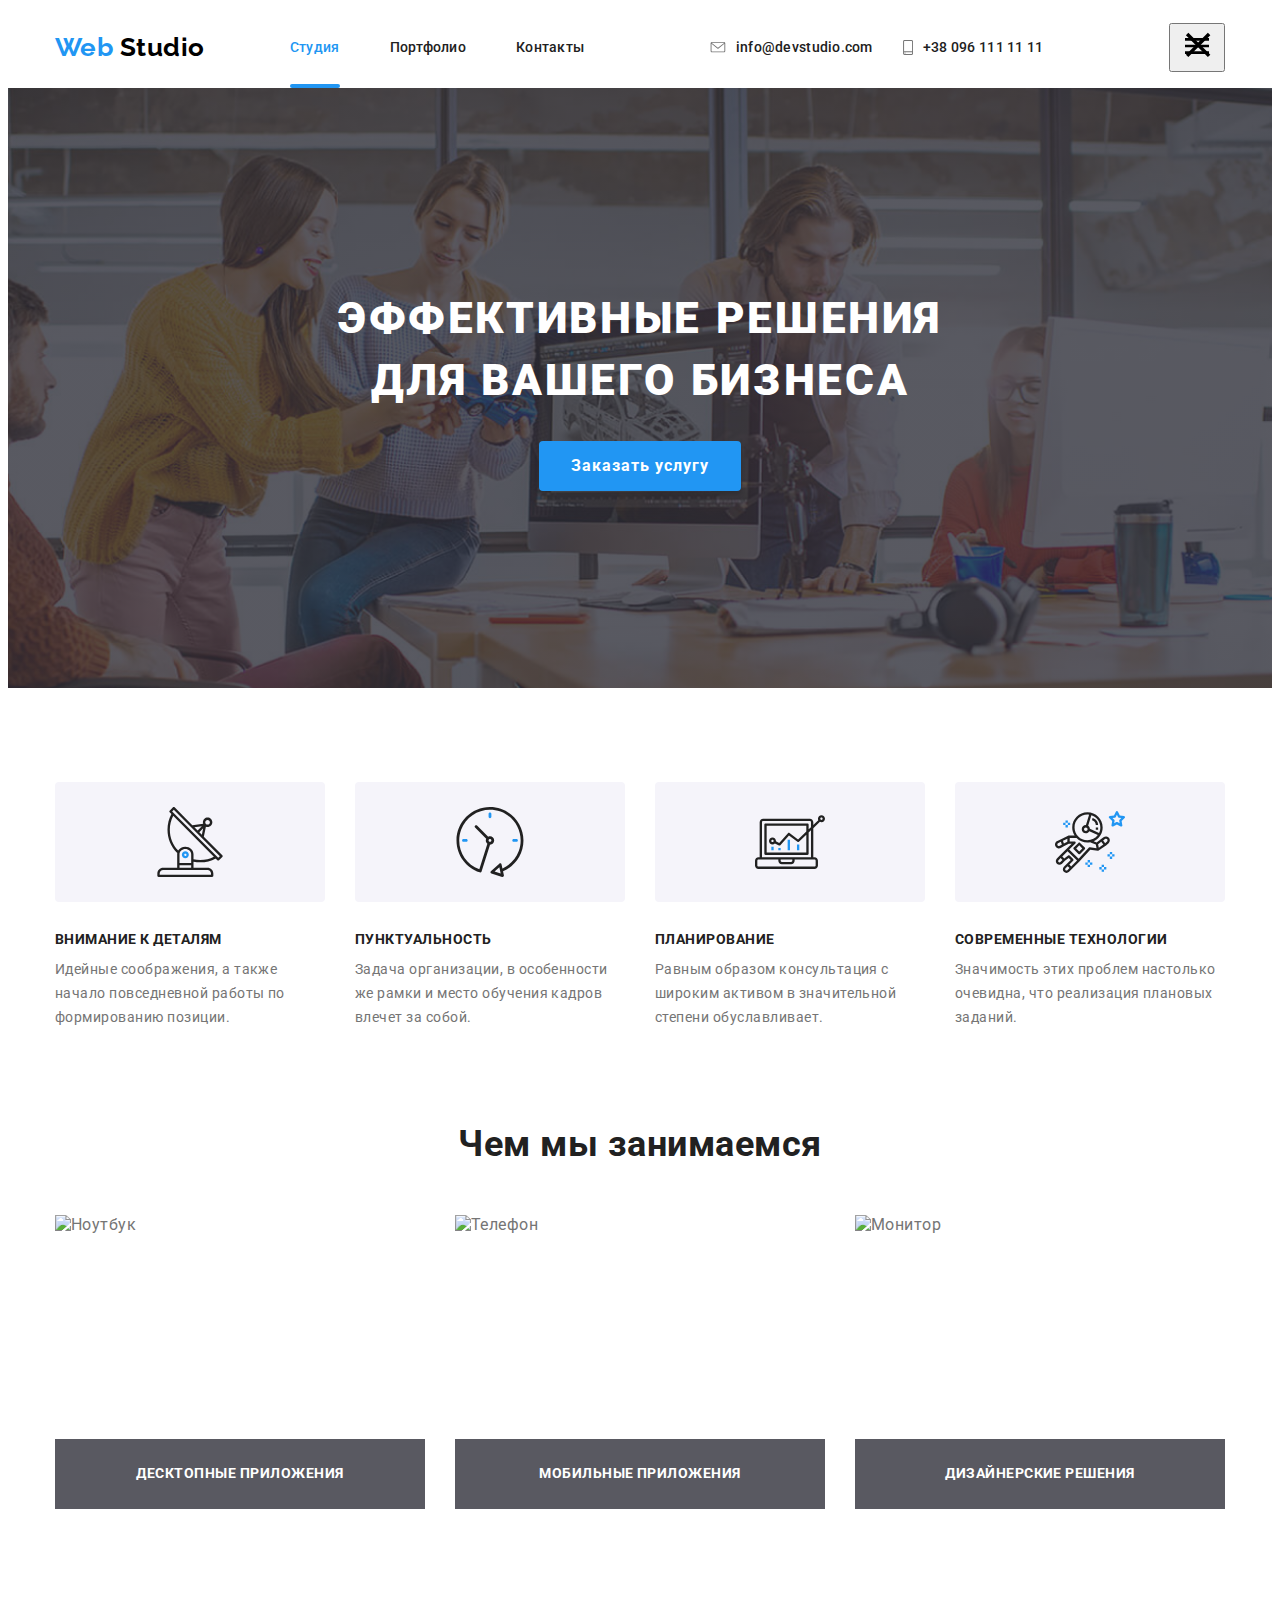
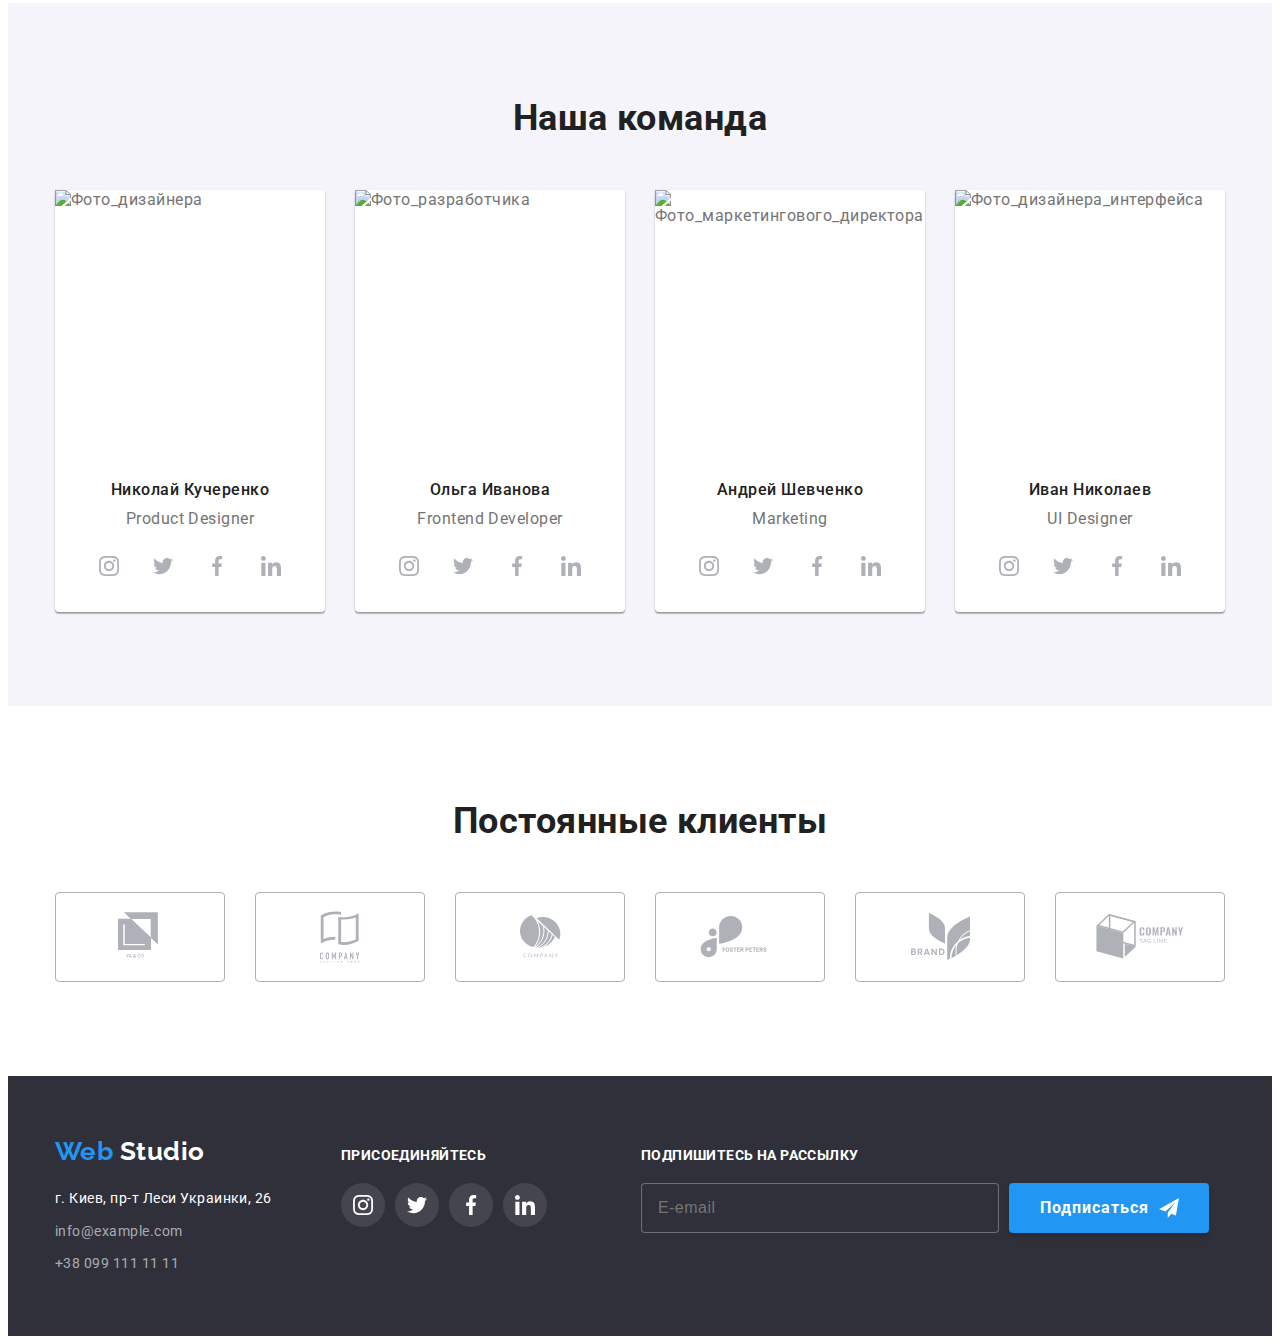
==== commit 1972a16b: "добавлены фотки" ====
--- a/index.html
+++ b/index.html
@@ -12,7 +12,7 @@
       rel="stylesheet"
       href="./сss/normalize.css"
     />
-    <link rel="stylesheet" href="./сss/main.css" />
+    <link rel="stylesheet" href="./сss/main.min.css" />
   </head>
   <body>
     <!-- Шапка -->
@@ -63,7 +63,13 @@
             </ul>
           </address>
         </div>
-      </div>
+        <button  class="menu-button" type="button" aria-expanded="false" aria-controls="menu-container" data-menu-button >
+          <svg width=40px height=40px  aria-label="Переключатель мобильного меню">
+          <use  class="icon-menu" href="./icons/sprite.svg#icon-menu_mobile"></use>
+          <use  class="icon-cross" href="./icons/sprite.svg#icon-close-black"></use>
+      </svg>
+      </button>
+    </div>
     </header>
     <main>
       <!-- Секция Герой -->
@@ -107,7 +113,7 @@
                   <label class="checkbox"> 
                     <input class="checkbox_input" type="checkbox"name="checkbox"/>
                     <span class="checkbox_custom"></span> Соглашаюсь с рассылкой и принимаю<a class="connection_link" href="">Условия договора</a>
-                    </label
+                  </label>
                 </div>
                 <button class="button" type="submit">Отправить</button>
               </form>
--- a/сss/main.min.css
+++ b/сss/main.min.css
@@ -0,0 +1 @@
+html{-webkit-box-sizing:border-box;box-sizing:border-box}*,*::before,*::after{-webkit-box-sizing:inherit;box-sizing:inherit}body{background-color:#fff;color:#757575;font-family:"Roboto",sans-serif;letter-spacing:0.03em}a:active,a:focus{outline:none}input,textarea,button{outline:none}input:active,textarea:active{outline:none}:focus{outline:none}h1,h2,h3,h4,h5,h6,p{padding:0;margin:0}img{display:block;max-width:100%;height:auto}.list{list-style:none;margin:0px;padding:0px}.link{text-decoration:none;display:block}textarea{resize:none}label{display:block}.subject{display:none}a{text-decoration:none}.container{width:1200px;margin-left:auto;margin-right:auto;padding-left:15px;padding-right:15px}.section{padding-top:94px;padding-bottom:94px;margin-left:auto;margin-right:auto}.button,.button-footer{color:#fff;background-color:#188ce8;font-family:inherit;font-weight:bold;font-size:16px;line-height:1.87;display:-webkit-inline-box;display:-ms-inline-flexbox;display:inline-flex;-webkit-box-align:center;-ms-flex-align:center;align-items:center;text-align:center;letter-spacing:0.06em}.button-footer{display:-webkit-inline-box;display:-ms-inline-flexbox;display:inline-flex;padding-top:10px;padding-bottom:10px;padding-left:29px;padding-right:28px;-webkit-box-pack:center;-ms-flex-pack:center;justify-content:center;width:200px;height:50px;background-color:#2196f3;border:0px;border-radius:4px;-webkit-box-shadow:0px 4px 4px rgba(0,0,0,0.15);box-shadow:0px 4px 4px rgba(0,0,0,0.15);cursor:pointer}.button-filter,.button-filter-secondary{border-radius:4px;padding-top:6px;padding-left:22px;padding-bottom:6px;padding-right:22px;border:none;font-weight:500;font-size:16px;line-height:1.62;text-align:center;letter-spacing:0.03em;color:#fff;background-color:#188ce8;cursor:pointer;-webkit-transition:background-color 250ms cubic-bezier(0.4, 0, 0.2, 1);-o-transition:background-color 250ms cubic-bezier(0.4, 0, 0.2, 1);transition:background-color 250ms cubic-bezier(0.4, 0, 0.2, 1)}.button-filter-secondary{color:#212121;background-color:#f5f4fa}.button-filter:hover,.button-filter:focus,.button-filter-secondary:hover,.button-filter-secondary:focus{color:#fff;background-color:#188ce8;-webkit-box-shadow:0px 2px 2px rgba(0,0,0,0.12),0px 1px 2px rgba(0,0,0,0.08),0px 3px 1px rgba(0,0,0,0.1);box-shadow:0px 2px 2px rgba(0,0,0,0.12),0px 1px 2px rgba(0,0,0,0.08),0px 3px 1px rgba(0,0,0,0.1)}.is-hidden{opacity:0;visibility:hidden;pointer-events:none;-webkit-transform:translateY(100%);-ms-transform:translateY(100%);transform:translateY(100%)}.backdrop{position:fixed;top:0;left:0;z-index:9999;visibility:visible;width:100%;height:100%;background:rgba(0,0,0,0.2);-webkit-transform:translateY(0);-ms-transform:translateY(0);transform:translateY(0);-webkit-transition:opacity 250ms cubic-bezier(0.4, 0, 0.2, 1),visibility 250ms cubic-bezier(0.4, 0, 0.2, 1),-webkit-transform 550ms cubic-bezier(0.4, 0, 0.2, 1);transition:opacity 250ms cubic-bezier(0.4, 0, 0.2, 1),visibility 250ms cubic-bezier(0.4, 0, 0.2, 1),-webkit-transform 550ms cubic-bezier(0.4, 0, 0.2, 1);-o-transition:opacity 250ms cubic-bezier(0.4, 0, 0.2, 1),visibility 250ms cubic-bezier(0.4, 0, 0.2, 1),transform 550ms cubic-bezier(0.4, 0, 0.2, 1);transition:opacity 250ms cubic-bezier(0.4, 0, 0.2, 1),visibility 250ms cubic-bezier(0.4, 0, 0.2, 1),transform 550ms cubic-bezier(0.4, 0, 0.2, 1);transition:opacity 250ms cubic-bezier(0.4, 0, 0.2, 1),visibility 250ms cubic-bezier(0.4, 0, 0.2, 1),transform 550ms cubic-bezier(0.4, 0, 0.2, 1),-webkit-transform 550ms cubic-bezier(0.4, 0, 0.2, 1)}.modal{position:absolute;top:50%;left:50%;-webkit-transform:translate(-50%, -50%);-ms-transform:translate(-50%, -50%);transform:translate(-50%, -50%);padding-top:40px;padding-bottom:40px;padding-left:40px;padding-right:40px;width:528px;-webkit-box-shadow:0px 1px 3px rgba(0,0,0,0.12),0px 1px 1px rgba(0,0,0,0.14),0px 2px 1px rgba(0,0,0,0.2);box-shadow:0px 1px 3px rgba(0,0,0,0.12),0px 1px 1px rgba(0,0,0,0.14),0px 2px 1px rgba(0,0,0,0.2);border-radius:4px;background-color:#fff}.modal_invite{margin-bottom:30px;display:block;font-style:normal;font-weight:bold;font-size:20px;line-height:1.15;text-align:center;letter-spacing:0.03em;color:#212121}.connection{display:-webkit-box;display:-ms-flexbox;display:flex;-ms-flex-wrap:wrap;flex-wrap:wrap}.connection_input{width:448px;height:40px;padding-left:42px;border:1px solid rgba(33,33,33,0.2);border-radius:4px}.connection_input:focus-within{border-color:#2196f3}.connection_field{position:relative;margin-bottom:28px}.connection_label{position:absolute;top:50%;left:42px;-webkit-transform:translateY(-50%);-ms-transform:translateY(-50%);transform:translateY(-50%);-webkit-transition:-webkit-transform 250ms cubic-bezier(0.4, 0, 0.2, 1);transition:-webkit-transform 250ms cubic-bezier(0.4, 0, 0.2, 1);-o-transition:transform 250ms cubic-bezier(0.4, 0, 0.2, 1);transition:transform 250ms cubic-bezier(0.4, 0, 0.2, 1);transition:transform 250ms cubic-bezier(0.4, 0, 0.2, 1), -webkit-transform 250ms cubic-bezier(0.4, 0, 0.2, 1)}.connection_field:focus-within>.connection_label,.connection_input:not(:placeholder-shown)+.connection_label{color:#2196f3;-webkit-transform:translate(-24px, -42px);-ms-transform:translate(-24px, -42px);transform:translate(-24px, -42px);font-size:12px;line-height:1.16;letter-spacing:0.01em}.connection_icon{width:18px;height:18px;position:absolute;top:50%;left:16px;-webkit-transform:translateY(-50%);-ms-transform:translateY(-50%);transform:translateY(-50%);margin-right:8px}.connection_field:focus-within .connection_icon{fill:#2196f3}.connection_textarea{position:relative;margin-bottom:28px}.connection_label-textarea{position:absolute;top:12px;left:16px;-webkit-transition:-webkit-transform 250ms cubic-bezier(0.4, 0, 0.2, 1);transition:-webkit-transform 250ms cubic-bezier(0.4, 0, 0.2, 1);-o-transition:transform 250ms cubic-bezier(0.4, 0, 0.2, 1);transition:transform 250ms cubic-bezier(0.4, 0, 0.2, 1);transition:transform 250ms cubic-bezier(0.4, 0, 0.2, 1), -webkit-transform 250ms cubic-bezier(0.4, 0, 0.2, 1)}.connection_textarea:focus-within>.connection_label-textarea,.connection_textarea-input:not(:placeholder-shown)+.connection_label-textarea{color:#2196f3;-webkit-transform:translate(-1px, -33px);-ms-transform:translate(-1px, -33px);transform:translate(-1px, -33px);font-size:12px;line-height:1.16;letter-spacing:0.01em}.connection_textarea-input{width:448px;height:120px;padding-left:16px;padding-right:16px;padding-top:12px;padding-bottom:12px;border:1px solid rgba(33,33,33,0.2);border-radius:4px}.connection_textarea-input:focus-within{border-color:#2196f3}.connection_link{font-size:14px;line-height:1.71;margin-left:4px;letter-spacing:0.03em;-webkit-text-decoration-line:underline;text-decoration-line:underline;color:#2196f3}.checkbox__input{position:absolute;width:1px;height:1px;margin:-1px;border:0;padding:0;overflow:hidden;clip:rect(0 0 0 0)}.checkbox{display:-webkit-box;display:-ms-flexbox;display:flex;-webkit-box-align:center;-ms-flex-align:center;align-items:center;margin-bottom:30px;padding-left:20px;font-size:14px;line-height:1.71;letter-spacing:0.03em}.checkbox_custom{position:absolute;width:16px;height:15px;margin-left:-20px;border:2px solid #000;border-radius:2px;cursor:pointer;-webkit-transition:background-color 250ms cubic-bezier(0.4, 0, 0.2, 1);-o-transition:background-color 250ms cubic-bezier(0.4, 0, 0.2, 1);transition:background-color 250ms cubic-bezier(0.4, 0, 0.2, 1)}.checkbox__input:checked+.checkbox_custom{background-color:#2196f3;background-image:url(../img/check.svg);background-size:contain;background-repeat:no-repeat;border:2px solid #2196f3;background-position:center}.moda__button-close{position:absolute;top:8px;right:8px;display:-webkit-box;display:-ms-flexbox;display:flex;-webkit-box-align:center;-ms-flex-align:center;align-items:center;padding:0;width:30px;height:30px;border-radius:50%;background-color:#fff;border:1px solid rgba(0,0,0,0.1);cursor:pointer}.modal_icon{width:18px;height:18px;margin:auto;-webkit-transition:fill 250ms cubic-bezier(0.4, 0, 0.2, 1);-o-transition:fill 250ms cubic-bezier(0.4, 0, 0.2, 1);transition:fill 250ms cubic-bezier(0.4, 0, 0.2, 1)}.moda__button-close:hover .modal_icon,.modal_button-close:focus .modal_icon{fill:#2196f3}.team-socials-item-link,.footer-socials-item-link{display:-webkit-box;display:-ms-flexbox;display:flex;-webkit-box-pack:center;-ms-flex-pack:center;justify-content:center;-webkit-box-align:center;-ms-flex-align:center;align-items:center;width:44px;height:44px;border-radius:50%;background-color:#fff;-webkit-transition:background-color 250ms cubic-bezier(0.4, 0, 0.2, 1);-o-transition:background-color 250ms cubic-bezier(0.4, 0, 0.2, 1);transition:background-color 250ms cubic-bezier(0.4, 0, 0.2, 1)}.team-socials-item-link:hover,.footer-socials-item-link:hover,.team-socials-item-link:focus,.footer-socials-item-link:focus{background-color:#2196f3}.footer-socials-item-link{background-color:rgba(255,255,255,0.1);-webkit-transition:background-color 250ms cubic-bezier(0.4, 0, 0.2, 1);-o-transition:background-color 250ms cubic-bezier(0.4, 0, 0.2, 1);transition:background-color 250ms cubic-bezier(0.4, 0, 0.2, 1)}.icon-socials-team,.icon_footer{width:20px;height:20px;fill:#afb1b8;-webkit-transition:fill 250ms cubic-bezier(0.4, 0, 0.2, 1);-o-transition:fill 250ms cubic-bezier(0.4, 0, 0.2, 1);transition:fill 250ms cubic-bezier(0.4, 0, 0.2, 1)}.team-socials-item-link:hover .icon-socials-team,.footer-socials-item-link:hover .icon-socials-team,.team-socials-item-link:hover .icon_footer,.footer-socials-item-link:hover .icon_footer{fill:#fff}.icon_footer{fill:#fff}.logo-head{margin-right:85px;font-family:"Raleway",sans-serif;font-weight:bold;font-size:26px;line-height:1.2;color:#000}.logo-head .logo-decoration{color:#2196f3}header{color:var(--main-font-color);border-bottom:1px solid #ececec}header .section{padding-top:0px;padding-bottom:0px}.head .container{display:-webkit-box;display:-ms-flexbox;display:flex;-webkit-box-align:center;-ms-flex-align:center;align-items:center;-webkit-box-pack:justify;-ms-flex-pack:justify;justify-content:space-between}.main-no-border{border:0px}.main-nav,.menunav{display:-webkit-box;display:-ms-flexbox;display:flex;-webkit-box-align:center;-ms-flex-align:center;align-items:center}.menunav .item:not(:last-child){margin-right:50px}.header-util{display:-webkit-box;display:-ms-flexbox;display:flex}.contacts-list{display:-webkit-box;display:-ms-flexbox;display:flex}.contacts-list-item:not(:last-child){margin-right:30px}.menunav-links,.contacts-links{position:relative;padding-top:32px;padding-bottom:32px;font-style:normal;color:#212121;font-weight:500;font-size:14px;line-height:1.14;letter-spacing:0.02em;-webkit-transition:color 250ms cubic-bezier(0.4, 0, 0.2, 1);-o-transition:color 250ms cubic-bezier(0.4, 0, 0.2, 1);transition:color 250ms cubic-bezier(0.4, 0, 0.2, 1)}.menunav-links:hover,.contacts-links:hover,.menunav-links:focus,.contacts-links:focus{color:#2196f3}.contacts-links{display:-webkit-box;display:-ms-flexbox;display:flex;-webkit-box-align:center;-ms-flex-align:center;align-items:center}.icon-smartphone,.icon-envelope{margin-right:10px;fill:#757575;-webkit-transition:fill 250ms cubic-bezier(0.4, 0, 0.2, 1);-o-transition:fill 250ms cubic-bezier(0.4, 0, 0.2, 1);transition:fill 250ms cubic-bezier(0.4, 0, 0.2, 1)}.contacts-links:focus .icon-smartphone,.contacts-links:focus .icon-envelope,.contacts-links:hover .icon-smartphone,.contacts-links:hover .icon-envelope{fill:#2196f3}.current{color:#2196f3;fill:#2196f3}.current::after{position:absolute;bottom:0;content:'';display:block;width:100%;height:4px;border-radius:2px;background-color:#2196f3}.hero{padding-top:200px;padding-bottom:200px;max-width:1600px;height:600px;margin-left:auto;margin-right:auto;background-image:-webkit-gradient(linear, left top, right top, from(rgba(47,48,58,0.8)), to(rgba(47,48,58,0.8))),url("../img/Header/Hero.jpg");background-image:-o-linear-gradient(left, rgba(47,48,58,0.8), rgba(47,48,58,0.8)),url("../img/Header/Hero.jpg");background-image:linear-gradient(to right, rgba(47,48,58,0.8), rgba(47,48,58,0.8)),url("../img/Header/Hero.jpg");background-size:cover;background-repeat:no-repeat;background-position:center}.hero-title{width:696px;margin-left:auto;margin-right:auto;margin-bottom:30px;font-weight:900;font-size:44px;line-height:1.4;text-align:center;letter-spacing:0.06em;text-transform:uppercase;color:#ffffff}.hero .button{display:block;padding-top:10px;padding-right:32px;padding-bottom:10px;padding-left:32px;margin-right:auto;margin-left:auto;border-width:0px;border-radius:4px;font-weight:700;font-size:16px;line-height:1.88;text-align:center;letter-spacing:0.06em;background-color:#2196f3;color:#fff;-webkit-box-shadow:0px 4px 4px rgba(0,0,0,0.15);box-shadow:0px 4px 4px rgba(0,0,0,0.15);cursor:pointer;-webkit-transition:background-color 250ms cubic-bezier(0.4, 0, 0.2, 1);-o-transition:background-color 250ms cubic-bezier(0.4, 0, 0.2, 1);transition:background-color 250ms cubic-bezier(0.4, 0, 0.2, 1)}.hero .button:hover,.hero .button:focus{background-color:#188ce8}.advantages-list{display:-webkit-box;display:-ms-flexbox;display:flex;-webkit-box-align:stretch;-ms-flex-align:stretch;align-items:stretch;-ms-flex-wrap:wrap;flex-wrap:wrap}.advantages-list .advantages-item{width:270px}.advantages-list .advantages-item:not(:last-child){margin-right:30px}.advantages-util{display:-webkit-box;display:-ms-flexbox;display:flex;height:120px;background-color:#f5f4fa;-webkit-box-pack:center;-ms-flex-pack:center;justify-content:center;-webkit-box-align:center;-ms-flex-align:center;align-items:center;border-radius:4px;margin-bottom:30px}.icon-advantages{width:70px;height:70px}.advantages-title{margin-bottom:10px;font-weight:bold;font-size:14px;line-height:1.14;text-transform:uppercase;color:#212121}.advantages-text{font-size:14px;line-height:1.7;color:#757575}.job.section{padding-top:0px}.job-list{display:-webkit-box;display:-ms-flexbox;display:flex}.job-list-item{position:relative;width:370px}.job-list-item:not(:last-child){margin-right:30px}.job-title{margin-bottom:50px;font-weight:bold;font-size:36px;line-height:1.17;text-align:center;color:#212121}.job-description{position:absolute;bottom:0;width:100%;height:70px;display:-webkit-inline-box;display:-ms-inline-flexbox;display:inline-flex;-webkit-box-pack:center;-ms-flex-pack:center;justify-content:center;-webkit-box-align:center;-ms-flex-align:center;align-items:center;font-weight:bold;font-size:14px;line-height:1.14;text-align:center;text-transform:uppercase;color:#fff;background-color:rgba(47,48,58,0.8)}.team.section{background-color:#f5f4fa}.team-list{display:-webkit-box;display:-ms-flexbox;display:flex}.team-list-item{padding-bottom:24px;border-radius:0px 0px 4px 4px;-webkit-box-shadow:0px 2px 1px rgba(0,0,0,0.2),0px 1px 1px rgba(0,0,0,0.14),0px 1px 3px rgba(0,0,0,0.12);box-shadow:0px 2px 1px rgba(0,0,0,0.2),0px 1px 1px rgba(0,0,0,0.14),0px 1px 3px rgba(0,0,0,0.12);background-color:#fff}.team-list-item>img{margin-bottom:30px}.team-list-item:not(:last-child){margin-right:30px}.team-main-title{margin-bottom:50px;font-weight:bold;font-size:36px;line-height:1.17;text-align:center;color:#212121}.team-title{margin-bottom:10px;font-weight:500;font-size:16px;line-height:1.19;text-align:center;color:#212121}.team-text{margin-bottom:16px;font-size:16px;line-height:1.19;text-align:center;color:#757575}.team-socials-item:not(:last-child){margin-right:10px}.team-socials{display:-webkit-box;display:-ms-flexbox;display:flex;-webkit-box-pack:center;-ms-flex-pack:center;justify-content:center}.team-socials a{color:#afb1b8}.container .clients{display:-webkit-box;display:-ms-flexbox;display:flex}.clients-list{display:-webkit-box;display:-ms-flexbox;display:flex;-webkit-box-pack:justify;-ms-flex-pack:justify;justify-content:space-between}.clients-list-item{display:-webkit-box;display:-ms-flexbox;display:flex;-webkit-box-pack:center;-ms-flex-pack:center;justify-content:center;-webkit-box-align:center;-ms-flex-align:center;align-items:center;width:170px;height:90px;-webkit-box-sizing:border-box;box-sizing:border-box}.clients-list-item:not(:last-child){margin-right:30px}.clients-list-item-link{display:-webkit-box;display:-ms-flexbox;display:flex;-webkit-box-pack:center;-ms-flex-pack:center;justify-content:center;-webkit-box-align:center;-ms-flex-align:center;align-items:center;width:170px;height:90px;border:1px solid #afb1b8;border-radius:4px;-webkit-transition:border-color 250ms cubic-bezier(0.4, 0, 0.2, 1);-o-transition:border-color 250ms cubic-bezier(0.4, 0, 0.2, 1);transition:border-color 250ms cubic-bezier(0.4, 0, 0.2, 1)}.clients-list-item-link:hover{border:1px solid #2196f3;border-radius:4px}.client_logo{fill:#afb1b8;-webkit-transition:fill 250ms cubic-bezier(0.4, 0, 0.2, 1);-o-transition:fill 250ms cubic-bezier(0.4, 0, 0.2, 1);transition:fill 250ms cubic-bezier(0.4, 0, 0.2, 1)}.clients-list-item:hover .client_logo,.clients-list-item:focus .client_logo{fill:#2196f3}.clients-title{margin-bottom:50px;font-weight:bold;font-size:36px;line-height:1.17;text-align:center;color:#212121}.footer{background:#2f303a}footer div{vertical-align:top}footer div.section{padding-top:60px;padding-bottom:60px}.footer-nav{display:-webkit-box;display:-ms-flexbox;display:flex;-webkit-box-align:baseline;-ms-flex-align:baseline;align-items:baseline;padding-right:15px;padding-left:15px}.footer-contacts-block{margin-right:69px}.contacts-footer-list-item:not(:last-child){margin-bottom:9px}.mail-footer,.phone-footer,.map-link{display:block;font-style:normal;font-size:14px;line-height:1.7;color:rgba(255,255,255,0.6)}.phone-footer{color:rgba(255,255,255,0.6)}.map-link{color:#ffffff}.logo-footer{margin-bottom:20px;font-family:"Raleway",sans-serif;font-weight:bold;font-size:26px;line-height:1.2;color:#ffffff;text-decoration:none;display:block}.logo-footer .logo-decoration{color:#2196f3}.join_us{margin-right:94px}.join_us-title,.subscribe-title{display:block;margin-bottom:20px;font-family:"Roboto",sans-serif;font-weight:bold;font-size:14px;line-height:16px;letter-spacing:0.03em;text-transform:uppercase;color:#ffffff}.footer-socials{display:-webkit-box;display:-ms-flexbox;display:flex;-webkit-box-pack:justify;-ms-flex-pack:justify;justify-content:space-between}.footer-socials-item:not(:last-child){margin-right:10px}.form-field{display:-webkit-box;display:-ms-flexbox;display:flex}.form-field-input{margin-right:10px;width:358px;height:50px;padding-top:15px;padding-right:16px;padding-bottom:15px;padding-left:16px;border:1px solid rgba(255,255,255,0.3);border-radius:4px;background-color:#2f303a;font-size:16px;line-height:1.25;-webkit-box-align:center;-ms-flex-align:center;align-items:center;letter-spacing:0.03em;color:rgba(255,255,255,0.6)}.icon-icon_send{margin-left:10px;width:20px;height:20px;fill:#fff}.portfolio-item-img{display:block}.portfolio-item-link{display:block}.portfolio-section{padding-top:93px;padding-bottom:94px}.portfolio{display:-webkit-box;display:-ms-flexbox;display:flex;-ms-flex-wrap:wrap;flex-wrap:wrap}.portfolio-item{width:calc((100% - 60px) / 3);margin-right:30px;margin-bottom:30px}.portfolio-item:nth-last-child(-n+3){margin-bottom:0px}.portfolio-item:nth-child(3n){margin-right:0px}.portfolio-item:hover,.portfolio-item:focus{-webkit-box-shadow:1px 4px 6px rgba(0,0,0,0.16),0px 4px 4px rgba(0,0,0,0.06),0px 1px 1px rgba(0,0,0,0.12);box-shadow:1px 4px 6px rgba(0,0,0,0.16),0px 4px 4px rgba(0,0,0,0.06),0px 1px 1px rgba(0,0,0,0.12)}.border-box{padding-top:20px;padding-bottom:20px;padding-left:24px;padding-right:24px;border-left:1px solid #eee;border-right:1px solid #eee;border-bottom:1px solid #eee}.portfolio-title{margin-bottom:4px;font-weight:bold;font-size:18px;line-height:2;letter-spacing:0.06em;color:#212121}.portfolio-text{font-size:16px;line-height:1.9;color:#757575}.filter-list{display:-webkit-box;display:-ms-flexbox;display:flex;margin-bottom:34px;-webkit-box-pack:center;-ms-flex-pack:center;justify-content:center}.filter-list-item:not(:last-child){margin-right:8px}.portfolio-item-img-description{position:relative;overflow:hidden}.portfolio-description{position:absolute;top:0;left:0;-webkit-transform:translateY(100%);-ms-transform:translateY(100%);transform:translateY(100%);width:100%;height:100%;padding-top:63px;padding-bottom:63px;padding-right:24px;padding-left:24px;background-color:rgba(33,150,243,0.9);color:#fff;font-size:18px;line-height:1.56;letter-spacing:0.03em;opacity:0;-webkit-transition:opacity 250ms cubic-bezier(0.4, 0, 0.2, 1),-webkit-transform 250ms cubic-bezier(0.4, 0, 0.2, 1);transition:opacity 250ms cubic-bezier(0.4, 0, 0.2, 1),-webkit-transform 250ms cubic-bezier(0.4, 0, 0.2, 1);-o-transition:transform 250ms cubic-bezier(0.4, 0, 0.2, 1),opacity 250ms cubic-bezier(0.4, 0, 0.2, 1);transition:transform 250ms cubic-bezier(0.4, 0, 0.2, 1),opacity 250ms cubic-bezier(0.4, 0, 0.2, 1);transition:transform 250ms cubic-bezier(0.4, 0, 0.2, 1),opacity 250ms cubic-bezier(0.4, 0, 0.2, 1),-webkit-transform 250ms cubic-bezier(0.4, 0, 0.2, 1)}.portfolio-item-link:hover .portfolio-description,.portfolio-item-link:focus .portfolio-description{opacity:1;-webkit-transform:translateY(0%);-ms-transform:translateY(0%);transform:translateY(0%)}a{text-decoration:none}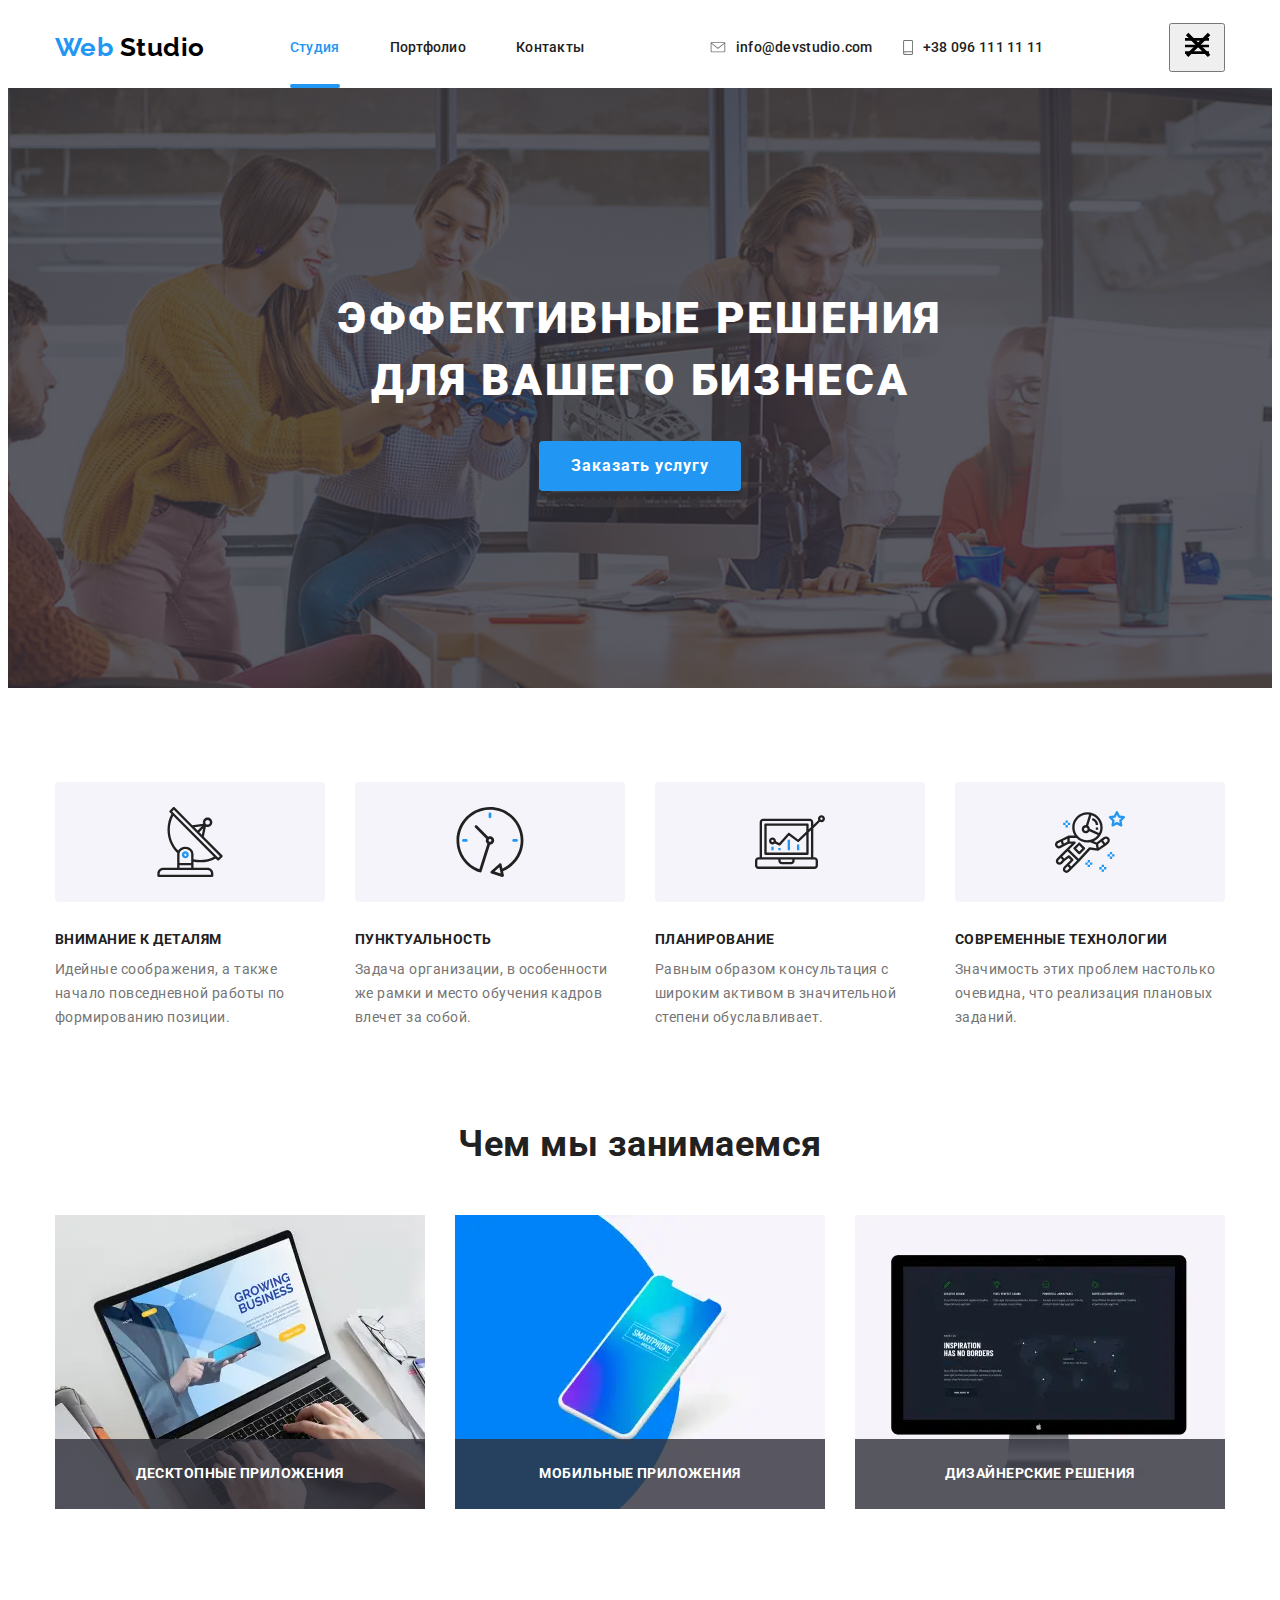
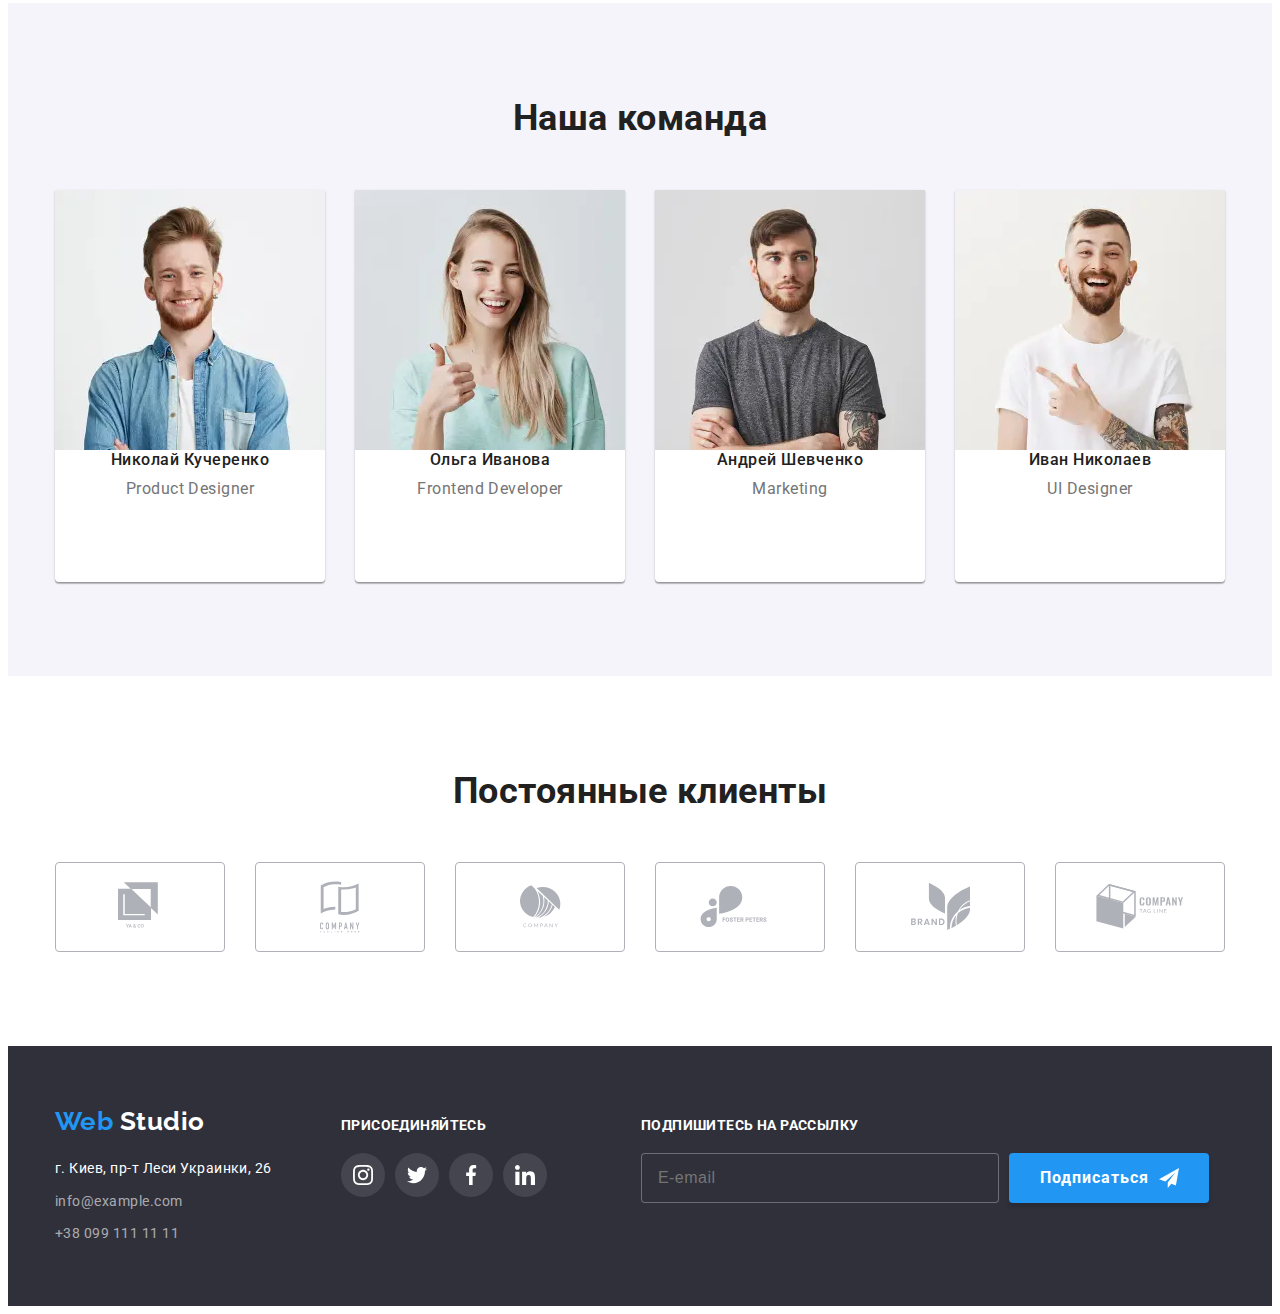
==== commit 30d1cade: "foto webp" ====
--- a/index.html
+++ b/index.html
@@ -188,48 +188,62 @@
           <h2 class="job-title">Чем мы занимаемся</h2>
           <ul class="job-list list">
             <li class="job-list-item">
-              <img
-                src="./img/computer.jpg"
-                alt="Ноутбук"
-                width="370"
-                height="294"
-              />
+              <picture>
+                <source srcset="./img/computer.webp 1x, ./img/computer@2x.webp 2x" type="image/webp"  media="(min-width:1200px)">
+               
+                <img  srcset="./img/computer.jpg 1x, ./img/computer@2x.jpg 2x"  src="" alt="Компьютер">
+              </picture>
+ 
               <h3 class="job-description">Десктопные приложения</h3>
             </li>
             <li class="job-list-item">
-              <img
-                src="./img/box.jpg"
-                alt="Телефон"
-                width="370"
-                height="294"
-              />
+            <picture>
+                <source srcset="./img/box.webp 1x, ./img/box@2x.webp 2x" type="image/webp"  media="(min-width:1200px)">
+               
+                <img  srcset="./img/box.jpg 1x, ./img/box@2x.jpg 2x" src="" alt="мобильный">
+              </picture>
               <h3 class="job-description">Мобильные приложения</h3>
             </li>
             <li class="job-list-item">
-              <img
-                src="./img/display.jpg"
-                alt="Монитор"
-                width="370"
-                height="294"
-              />
+               <picture>
+                <source srcset="./img/display.webp 1x, ./img/display@2x.webp 2x" type="image/webp"  media="(min-width:1200px)">
+               
+                <img  srcset="./img/display.jpg 1x, ./img/display@2x.jpg 2x" src="" alt="дизайн">
+              </picture>
               <h3 class="job-description">Дизайнерские решения</h3>
             </li>
           </ul>
         </div>
       </section>
+      <!-- Секция наша команда -->
       <!-- Секция наша команда -->
       <section class="team section">
         <div class="container">
           <h2 class="team-main-title">Наша команда</h2>
           <ul class="team-list list">
             <li class="team-list-item">
-              <img
-                src="./img/team/nikolai.jpg"
-                alt="Фото_дизайнера"
-                width="270"
-                height="260"
-              />
-              <h3 class="team-title">Николай Кучеренко</h3>
+             
+               <picture>
+                 <source srcset="./img/team/nikolai-mobile.webp 1x, ./img/team/nikolai-mobile@2x.webp 2x" type="image/webp" 
+                 media="(max-width:767px)" >
+                    <source srcset="./img/team/nikolai.webp 1x, ./img/team/nikolai@2x.webp 2x" type="image/webp" 
+                  media="(min-width:1200px)" >
+                  <source srcset="./img/team/nikolai-tablet.webp 1x, ./img/team/nikolai-tablet@2x.webp 2x" type="image/webp" 
+                  media="(min-width:768px)" >
+               
+                  <img  class="team-picture" srcset="
+                  ./img/team/nikolai-mobile.jpg 1x, 
+                  ./img/team/nikolai-mobile@2x.jpg 2x,
+                  ./img/team/nikolai-tablet.jpg 1x,
+                  ./img/team/nikolai-tablet@2.jpg 2x,
+                  ./img/team/nikolai.jpg 1x,
+                  ./img/team/nikolai-1@.jpg 2x" 
+                  src="./img/team/nikolai-mobile.jpg" alt="Фото дизайнера" >
+                
+               </picture>
+           
+               <div class="team-list-item-description">
+                 <h3 class="team-title">Николай Кучеренко</h3>
               <p class="team-text">Product Designer</p>
               <ul class="team-socials list">
                 <li class="team-socials-item">
@@ -238,7 +252,7 @@
                     href="https://www.instagram.com/"
                     aria-label="Иконка инстаграма"
                     ><svg class="icon-socials-team">
-                      <use href="./icons/sprite.svg#icon-instagram"></use>
+                      <use href="./images/sprite.svg#icon-instagram"></use>
                     </svg>
                   </a>
                 </li>
@@ -248,7 +262,7 @@
                     href="https://twitter.com/?lang=ru"
                     aria-label="Иконка твиттера"
                     ><svg class="icon-socials-team">
-                      <use href="./icons/sprite.svg#icon-twitter"></use>
+                      <use href="./images/sprite.svg#icon-twitter"></use>
                     </svg>
                   </a>
                 </li>
@@ -258,7 +272,7 @@
                     href="https://www.facebook.com/"
                     aria-label="Иконка фейсбука"
                     ><svg class="icon-socials-team">
-                      <use href="./icons/sprite.svg#icon-facebook"></use></svg
+                      <use href="./images/sprite.svg#icon-facebook"></use></svg
                   ></a>
                 </li>
                 <li class="team-socials-item">
@@ -267,18 +281,31 @@
                     href="https://www.linkedin.com/"
                     aria-label="Иконка линкедина"
                     ><svg class="icon-socials-team">
-                      <use href="./icons/sprite.svg#icon-linkedin"></use></svg
-                  ></a>
-                </li>
-              </ul>
+                      <use href="./images/sprite.svg#icon-linkedin"></use></svg
+                  ></a>
+                </li>
+              </ul></div>
+              
             </li>
             <li class="team-list-item">
-              <img
-                src="./img/team/olga.jpg"
-                alt="Фото_разработчика"
-                width="270"
-                height="260"
-              />
+                <picture>
+                    <source srcset="./img/team/olga-mobile.webp 1x, ./img/team/olga-mobile@2x.webp 2x" type="image/webp" 
+                    media="(max-width:767px)" >
+                       <source srcset="./img/team/olga.webp 1x, ./img/team/olga@2x.webp 2x" type="image/webp" 
+                     media="(min-width:1200px)" >
+                     <source srcset="./img/team/olga-tablet.webp 1x, ./img/team/olga-tablet@2x.webp 2x" type="image/webp" 
+                     media="(min-width:768px)" >
+                  
+                     <img  class="team-picture" srcset="
+                     ./img/team/olga-mobile.jpg 1x, 
+                     ./img/team/olga-mobile@2x.jpg 2x,
+                     ./img/team/olga-tablet.jpg 1x,
+                     ./img/team/olga-tablet@2.jpg 2x,
+                     ./img/team/olga.jpg 1x,
+                     ./img/team/olga-1@.jpg 2x" 
+                     src="./img/team/olga-mobile.jpg" alt="Фото разработчика" >
+                   
+                  </picture>
               <h3 class="team-title">Ольга Иванова</h3>
               <p class="team-text">Frontend Developer</p>
               <ul class="team-socials list">
@@ -288,7 +315,7 @@
                     href="https://www.instagram.com/"
                     aria-label="Иконка инстаграма"
                     ><svg class="icon-socials-team">
-                      <use href="./icons/sprite.svg#icon-instagram"></use>
+                      <use href="./images/sprite.svg#icon-instagram"></use>
                     </svg>
                   </a>
                 </li>
@@ -298,7 +325,7 @@
                     href="https://twitter.com/?lang=ru"
                     aria-label="Иконка твиттера"
                     ><svg class="icon-socials-team">
-                      <use href="./icons/sprite.svg#icon-twitter"></use></svg
+                      <use href="./images/sprite.svg#icon-twitter"></use></svg
                   ></a>
                 </li>
                 <li class="team-socials-item">
@@ -307,7 +334,7 @@
                     href="https://www.facebook.com/"
                     aria-label="Иконка фейсбука"
                     ><svg class="icon-socials-team">
-                      <use href="./icons/sprite.svg#icon-facebook"></use></svg
+                      <use href="./images/sprite.svg#icon-facebook"></use></svg
                   ></a>
                 </li>
                 <li class="team-socials-item">
@@ -316,18 +343,29 @@
                     href="https://www.linkedin.com/"
                     aria-label="Иконка линкедина"
                     ><svg class="icon-socials-team">
-                      <use href="./icons/sprite.svg#icon-linkedin"></use></svg
+                      <use href="./images/sprite.svg#icon-linkedin"></use></svg
                   ></a>
                 </li>
               </ul>
             </li>
             <li class="team-list-item">
-              <img
-                src="./img/team/andrei.jpg"
-                alt="Фото_маркетингового_директора"
-                width="270"
-                height="260"
-              />
+                <picture>
+                    <source srcset="./img/team/andrei-mobile.webp 1x, ./img/team/andrei-mobile@2x.webp 2x" type="image/webp" 
+                    media="(max-width:767px)" >
+                       <source srcset="./img/team/andrei.webp 1x, ./img/team/andrei@2x.webp 2x" type="image/webp" 
+                     media="(min-width:1200px)" >
+                     <source srcset="./img/team/andrei-tablet.webp 1x, ./img/team/andrei-tablet@2x.webp 2x" type="image/webp" 
+                     media="(min-width:768px)" >
+                  
+                     <img  class="team-picture" srcset="
+                     ./img/team/andrei-mobile.jpg 1x, 
+                     ./img/team/andrei-mobile@2x.jpg 2x,
+                     ./img/team/andrei-tablet.jpg 1x,
+                     ./img/team/andrei-tablet@2.jpg 2x,
+                     ./img/team/andrei.jpg 1x,
+                     ./img/team/andrei-1@.jpg 2x" 
+                     src="./img/team/andrei-mobile.jpg" alt="Marketing" >
+                </picture>
               <h3 class="team-title">Андрей Шевченко</h3>
               <p class="team-text">Marketing</p>
               <ul class="team-socials list">
@@ -337,7 +375,7 @@
                     href="https://www.instagram.com/"
                     aria-label="Иконка инстаграма"
                     ><svg class="icon-socials-team">
-                      <use href="./icons/sprite.svg#icon-instagram"></use>
+                      <use href="./images/sprite.svg#icon-instagram"></use>
                     </svg>
                   </a>
                 </li>
@@ -347,7 +385,7 @@
                     href="https://twitter.com/?lang=ru"
                     aria-label="Иконка твиттера"
                     ><svg class="icon-socials-team">
-                      <use href="./icons/sprite.svg#icon-twitter"></use></svg
+                      <use href="./images/sprite.svg#icon-twitter"></use></svg
                   ></a>
                 </li>
                 <li class="team-socials-item">
@@ -356,7 +394,7 @@
                     href="https://www.facebook.com/"
                     aria-label="Иконка фейсбука"
                     ><svg class="icon-socials-team">
-                      <use href="./icons/sprite.svg#icon-facebook"></use></svg
+                      <use href="./images/sprite.svg#icon-facebook"></use></svg
                   ></a>
                 </li>
                 <li class="team-socials-item">
@@ -365,18 +403,29 @@
                     href="https://www.linkedin.com/"
                     aria-label="Иконка линкедина"
                     ><svg class="icon-socials-team">
-                      <use href="./icons/sprite.svg#icon-linkedin"></use></svg
+                      <use href="./images/sprite.svg#icon-linkedin"></use></svg
                   ></a>
                 </li>
               </ul>
             </li>
             <li class="team-list-item">
-              <img
-                src="./img/team/ivan.jpg"
-                alt="Фото_дизайнера_интерфейса"
-                width="270"
-                height="260"
-              />
+                <picture>
+                    <source srcset="./img/team/ivan-mobile.webp 1x, ./img/team/ivan-mobile@2x.webp 2x" type="image/webp" 
+                    media="(max-width:767px)" >
+                       <source srcset="./img/team/ivan.webp 1x, ./img/team/ivan@2x.webp 2x" type="image/webp" 
+                     media="(min-width:1200px)" >
+                     <source srcset="./img/team/ivan-tablet.webp 1x, ./img/team/ivan-tablet@2x.webp 2x" type="image/webp" 
+                     media="(min-width:768px)" >
+                  
+                     <img  class="team-picture" srcset="
+                     ./img/team/ivan-mobile.jpg 1x, 
+                     ./img/team/ivan-mobile@2x.jpg 2x,
+                     ./img/team/ivan-tablet.jpg 1x,
+                     ./img/team/ivan-tablet@2.jpg 2x,
+                     ./img/team/ivan.jpg 1x,
+                     ./img/team/ivan-1@.jpg 2x" 
+                     src="./img/team/ivan-mobile.jpg" alt="Marketing" >
+                </picture>
               <h3 class="team-title">Иван Николаев</h3>
               <p class="team-text">UI Designer</p>
               <ul class="team-socials list">
@@ -386,7 +435,7 @@
                     href="https://www.instagram.com/"
                     aria-label="Иконка инстаграма"
                     ><svg class="icon-socials-team">
-                      <use href="./icons/sprite.svg#icon-instagram"></use>
+                      <use href="./images/sprite.svg#icon-instagram"></use>
                     </svg>
                   </a>
                 </li>
@@ -396,7 +445,7 @@
                     href="https://twitter.com/?lang=ru"
                     aria-label="Иконка твиттера"
                     ><svg class="icon-socials-team">
-                      <use href="./icons/sprite.svg#icon-twitter"></use></svg
+                      <use href="./images/sprite.svg#icon-twitter"></use></svg
                   ></a>
                 </li>
                 <li class="team-socials-item">
@@ -405,7 +454,7 @@
                     href="https://www.facebook.com/"
                     aria-label="Иконка фейсбука"
                     ><svg class="icon-socials-team">
-                      <use href="./icons/sprite.svg#icon-facebook"></use></svg
+                      <use href="./images/sprite.svg#icon-facebook"></use></svg
                   ></a>
                 </li>
                 <li class="team-socials-item">
@@ -414,7 +463,7 @@
                     href="https://www.linkedin.com/"
                     aria-label="Иконка линкедина"
                     ><svg class="icon-socials-team">
-                      <use href="./icons/sprite.svg#icon-linkedin"></use></svg
+                      <use href="./images/sprite.svg#icon-linkedin"></use></svg
                   ></a>
                 </li>
               </ul>
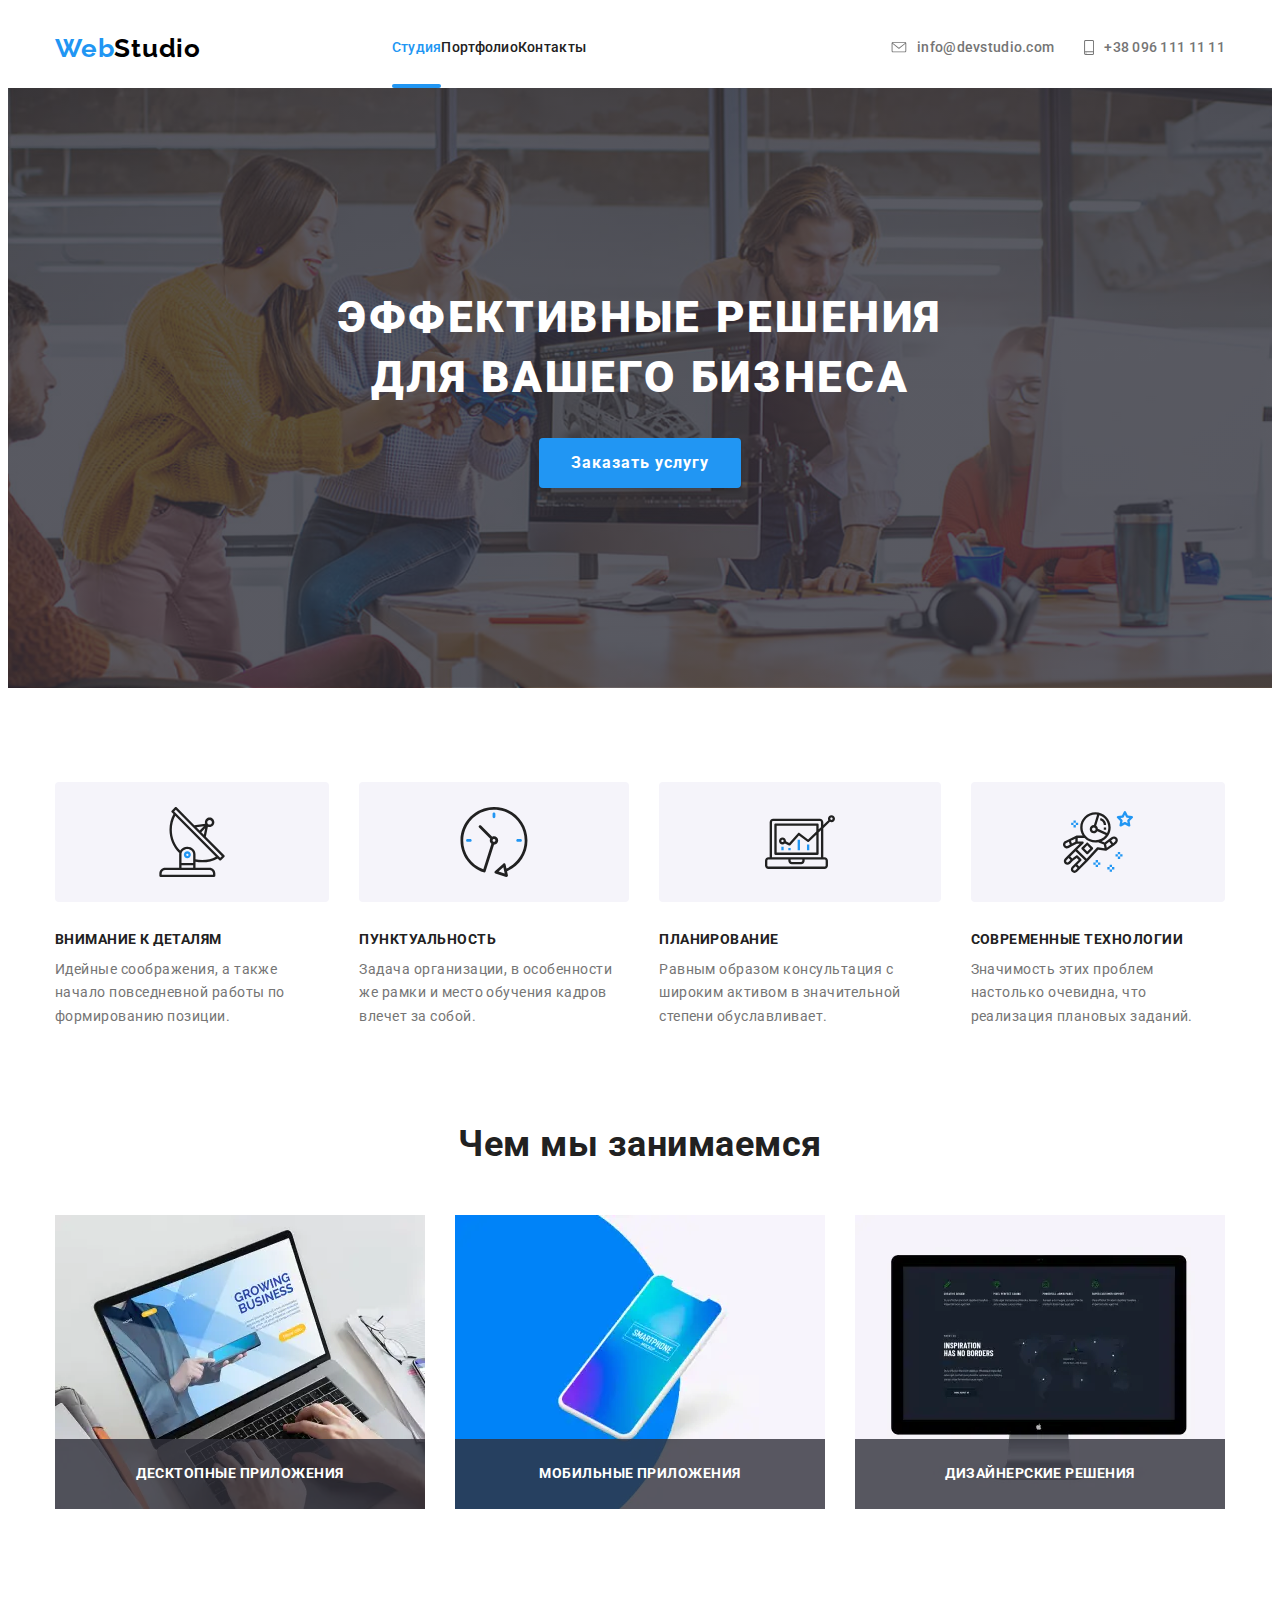
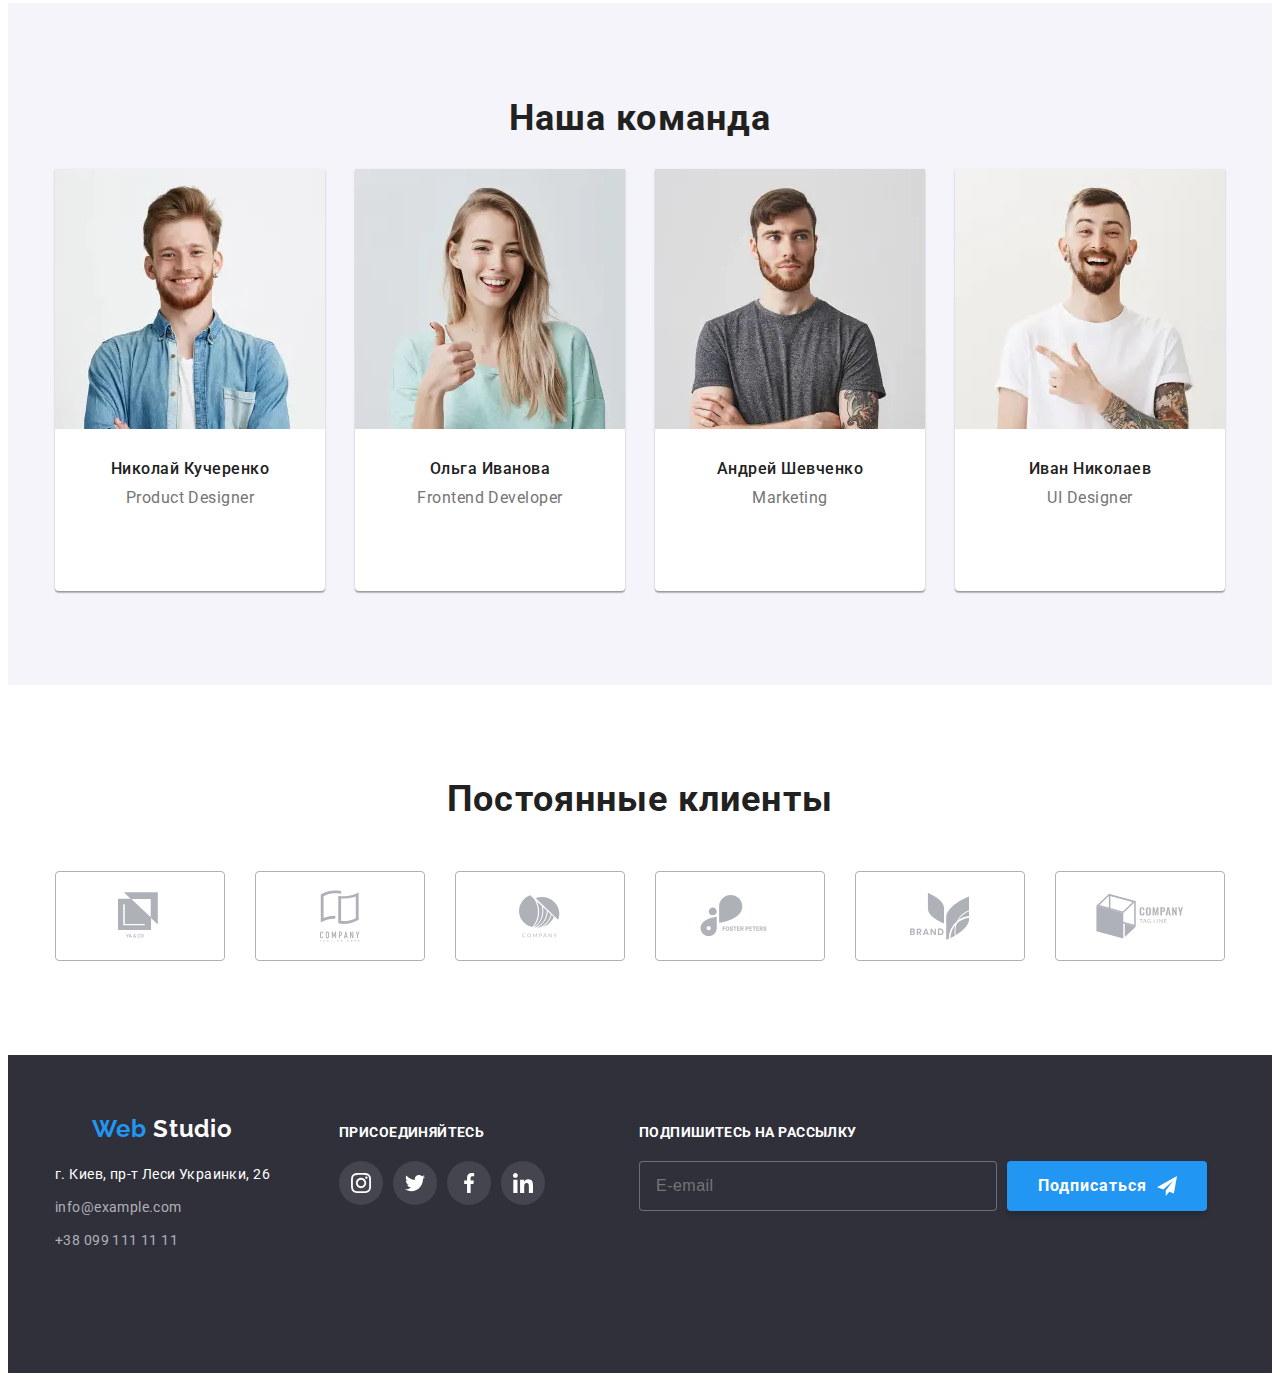
==== commit 0cd35374: "Update index.html" ====
--- a/index.html
+++ b/index.html
@@ -18,15 +18,14 @@
     <!-- Шапка -->
     <header class="head main-no-border">
       <div class="container section">
+        <a href="./index.html" class="logo-head">
+        <span class="logo-decoration">Web</span>Studio</a>
+        <div class="menu-container" data-menu>
         <nav class="main-nav">
-          <a href="./index.html" class="logo-head"
-            ><span class="logo-decoration">Web</span> Studio</a
-          >
           <ul class="menunav list">
             <li class="item">
               <a href="./index.html" class="menunav-links current link"
-                >Студия</a
-              >
+                >Студия</a>
             </li>
             <li class="item">
               <a href="./portfolio.html" class="menunav-links link"
@@ -62,6 +61,7 @@
               </li>
             </ul>
           </address>
+        </div>
         </div>
         <button  class="menu-button" type="button" aria-expanded="false" aria-controls="menu-container" data-menu-button >
           <svg width=40px height=40px  aria-label="Переключатель мобильного меню">
--- a/сss/main.min.css
+++ b/сss/main.min.css
@@ -1 +1 @@
-html{-webkit-box-sizing:border-box;box-sizing:border-box}*,*::before,*::after{-webkit-box-sizing:inherit;box-sizing:inherit}body{background-color:#fff;color:#757575;font-family:"Roboto",sans-serif;letter-spacing:0.03em}a:active,a:focus{outline:none}input,textarea,button{outline:none}input:active,textarea:active{outline:none}:focus{outline:none}h1,h2,h3,h4,h5,h6,p{padding:0;margin:0}img{display:block;max-width:100%;height:auto}.list{list-style:none;margin:0px;padding:0px}.link{text-decoration:none;display:block}textarea{resize:none}label{display:block}.subject{display:none}a{text-decoration:none}.container{width:1200px;margin-left:auto;margin-right:auto;padding-left:15px;padding-right:15px}.section{padding-top:94px;padding-bottom:94px;margin-left:auto;margin-right:auto}.button,.button-footer{color:#fff;background-color:#188ce8;font-family:inherit;font-weight:bold;font-size:16px;line-height:1.87;display:-webkit-inline-box;display:-ms-inline-flexbox;display:inline-flex;-webkit-box-align:center;-ms-flex-align:center;align-items:center;text-align:center;letter-spacing:0.06em}.button-footer{display:-webkit-inline-box;display:-ms-inline-flexbox;display:inline-flex;padding-top:10px;padding-bottom:10px;padding-left:29px;padding-right:28px;-webkit-box-pack:center;-ms-flex-pack:center;justify-content:center;width:200px;height:50px;background-color:#2196f3;border:0px;border-radius:4px;-webkit-box-shadow:0px 4px 4px rgba(0,0,0,0.15);box-shadow:0px 4px 4px rgba(0,0,0,0.15);cursor:pointer}.button-filter,.button-filter-secondary{border-radius:4px;padding-top:6px;padding-left:22px;padding-bottom:6px;padding-right:22px;border:none;font-weight:500;font-size:16px;line-height:1.62;text-align:center;letter-spacing:0.03em;color:#fff;background-color:#188ce8;cursor:pointer;-webkit-transition:background-color 250ms cubic-bezier(0.4, 0, 0.2, 1);-o-transition:background-color 250ms cubic-bezier(0.4, 0, 0.2, 1);transition:background-color 250ms cubic-bezier(0.4, 0, 0.2, 1)}.button-filter-secondary{color:#212121;background-color:#f5f4fa}.button-filter:hover,.button-filter:focus,.button-filter-secondary:hover,.button-filter-secondary:focus{color:#fff;background-color:#188ce8;-webkit-box-shadow:0px 2px 2px rgba(0,0,0,0.12),0px 1px 2px rgba(0,0,0,0.08),0px 3px 1px rgba(0,0,0,0.1);box-shadow:0px 2px 2px rgba(0,0,0,0.12),0px 1px 2px rgba(0,0,0,0.08),0px 3px 1px rgba(0,0,0,0.1)}.is-hidden{opacity:0;visibility:hidden;pointer-events:none;-webkit-transform:translateY(100%);-ms-transform:translateY(100%);transform:translateY(100%)}.backdrop{position:fixed;top:0;left:0;z-index:9999;visibility:visible;width:100%;height:100%;background:rgba(0,0,0,0.2);-webkit-transform:translateY(0);-ms-transform:translateY(0);transform:translateY(0);-webkit-transition:opacity 250ms cubic-bezier(0.4, 0, 0.2, 1),visibility 250ms cubic-bezier(0.4, 0, 0.2, 1),-webkit-transform 550ms cubic-bezier(0.4, 0, 0.2, 1);transition:opacity 250ms cubic-bezier(0.4, 0, 0.2, 1),visibility 250ms cubic-bezier(0.4, 0, 0.2, 1),-webkit-transform 550ms cubic-bezier(0.4, 0, 0.2, 1);-o-transition:opacity 250ms cubic-bezier(0.4, 0, 0.2, 1),visibility 250ms cubic-bezier(0.4, 0, 0.2, 1),transform 550ms cubic-bezier(0.4, 0, 0.2, 1);transition:opacity 250ms cubic-bezier(0.4, 0, 0.2, 1),visibility 250ms cubic-bezier(0.4, 0, 0.2, 1),transform 550ms cubic-bezier(0.4, 0, 0.2, 1);transition:opacity 250ms cubic-bezier(0.4, 0, 0.2, 1),visibility 250ms cubic-bezier(0.4, 0, 0.2, 1),transform 550ms cubic-bezier(0.4, 0, 0.2, 1),-webkit-transform 550ms cubic-bezier(0.4, 0, 0.2, 1)}.modal{position:absolute;top:50%;left:50%;-webkit-transform:translate(-50%, -50%);-ms-transform:translate(-50%, -50%);transform:translate(-50%, -50%);padding-top:40px;padding-bottom:40px;padding-left:40px;padding-right:40px;width:528px;-webkit-box-shadow:0px 1px 3px rgba(0,0,0,0.12),0px 1px 1px rgba(0,0,0,0.14),0px 2px 1px rgba(0,0,0,0.2);box-shadow:0px 1px 3px rgba(0,0,0,0.12),0px 1px 1px rgba(0,0,0,0.14),0px 2px 1px rgba(0,0,0,0.2);border-radius:4px;background-color:#fff}.modal_invite{margin-bottom:30px;display:block;font-style:normal;font-weight:bold;font-size:20px;line-height:1.15;text-align:center;letter-spacing:0.03em;color:#212121}.connection{display:-webkit-box;display:-ms-flexbox;display:flex;-ms-flex-wrap:wrap;flex-wrap:wrap}.connection_input{width:448px;height:40px;padding-left:42px;border:1px solid rgba(33,33,33,0.2);border-radius:4px}.connection_input:focus-within{border-color:#2196f3}.connection_field{position:relative;margin-bottom:28px}.connection_label{position:absolute;top:50%;left:42px;-webkit-transform:translateY(-50%);-ms-transform:translateY(-50%);transform:translateY(-50%);-webkit-transition:-webkit-transform 250ms cubic-bezier(0.4, 0, 0.2, 1);transition:-webkit-transform 250ms cubic-bezier(0.4, 0, 0.2, 1);-o-transition:transform 250ms cubic-bezier(0.4, 0, 0.2, 1);transition:transform 250ms cubic-bezier(0.4, 0, 0.2, 1);transition:transform 250ms cubic-bezier(0.4, 0, 0.2, 1), -webkit-transform 250ms cubic-bezier(0.4, 0, 0.2, 1)}.connection_field:focus-within>.connection_label,.connection_input:not(:placeholder-shown)+.connection_label{color:#2196f3;-webkit-transform:translate(-24px, -42px);-ms-transform:translate(-24px, -42px);transform:translate(-24px, -42px);font-size:12px;line-height:1.16;letter-spacing:0.01em}.connection_icon{width:18px;height:18px;position:absolute;top:50%;left:16px;-webkit-transform:translateY(-50%);-ms-transform:translateY(-50%);transform:translateY(-50%);margin-right:8px}.connection_field:focus-within .connection_icon{fill:#2196f3}.connection_textarea{position:relative;margin-bottom:28px}.connection_label-textarea{position:absolute;top:12px;left:16px;-webkit-transition:-webkit-transform 250ms cubic-bezier(0.4, 0, 0.2, 1);transition:-webkit-transform 250ms cubic-bezier(0.4, 0, 0.2, 1);-o-transition:transform 250ms cubic-bezier(0.4, 0, 0.2, 1);transition:transform 250ms cubic-bezier(0.4, 0, 0.2, 1);transition:transform 250ms cubic-bezier(0.4, 0, 0.2, 1), -webkit-transform 250ms cubic-bezier(0.4, 0, 0.2, 1)}.connection_textarea:focus-within>.connection_label-textarea,.connection_textarea-input:not(:placeholder-shown)+.connection_label-textarea{color:#2196f3;-webkit-transform:translate(-1px, -33px);-ms-transform:translate(-1px, -33px);transform:translate(-1px, -33px);font-size:12px;line-height:1.16;letter-spacing:0.01em}.connection_textarea-input{width:448px;height:120px;padding-left:16px;padding-right:16px;padding-top:12px;padding-bottom:12px;border:1px solid rgba(33,33,33,0.2);border-radius:4px}.connection_textarea-input:focus-within{border-color:#2196f3}.connection_link{font-size:14px;line-height:1.71;margin-left:4px;letter-spacing:0.03em;-webkit-text-decoration-line:underline;text-decoration-line:underline;color:#2196f3}.checkbox__input{position:absolute;width:1px;height:1px;margin:-1px;border:0;padding:0;overflow:hidden;clip:rect(0 0 0 0)}.checkbox{display:-webkit-box;display:-ms-flexbox;display:flex;-webkit-box-align:center;-ms-flex-align:center;align-items:center;margin-bottom:30px;padding-left:20px;font-size:14px;line-height:1.71;letter-spacing:0.03em}.checkbox_custom{position:absolute;width:16px;height:15px;margin-left:-20px;border:2px solid #000;border-radius:2px;cursor:pointer;-webkit-transition:background-color 250ms cubic-bezier(0.4, 0, 0.2, 1);-o-transition:background-color 250ms cubic-bezier(0.4, 0, 0.2, 1);transition:background-color 250ms cubic-bezier(0.4, 0, 0.2, 1)}.checkbox__input:checked+.checkbox_custom{background-color:#2196f3;background-image:url(../img/check.svg);background-size:contain;background-repeat:no-repeat;border:2px solid #2196f3;background-position:center}.moda__button-close{position:absolute;top:8px;right:8px;display:-webkit-box;display:-ms-flexbox;display:flex;-webkit-box-align:center;-ms-flex-align:center;align-items:center;padding:0;width:30px;height:30px;border-radius:50%;background-color:#fff;border:1px solid rgba(0,0,0,0.1);cursor:pointer}.modal_icon{width:18px;height:18px;margin:auto;-webkit-transition:fill 250ms cubic-bezier(0.4, 0, 0.2, 1);-o-transition:fill 250ms cubic-bezier(0.4, 0, 0.2, 1);transition:fill 250ms cubic-bezier(0.4, 0, 0.2, 1)}.moda__button-close:hover .modal_icon,.modal_button-close:focus .modal_icon{fill:#2196f3}.team-socials-item-link,.footer-socials-item-link{display:-webkit-box;display:-ms-flexbox;display:flex;-webkit-box-pack:center;-ms-flex-pack:center;justify-content:center;-webkit-box-align:center;-ms-flex-align:center;align-items:center;width:44px;height:44px;border-radius:50%;background-color:#fff;-webkit-transition:background-color 250ms cubic-bezier(0.4, 0, 0.2, 1);-o-transition:background-color 250ms cubic-bezier(0.4, 0, 0.2, 1);transition:background-color 250ms cubic-bezier(0.4, 0, 0.2, 1)}.team-socials-item-link:hover,.footer-socials-item-link:hover,.team-socials-item-link:focus,.footer-socials-item-link:focus{background-color:#2196f3}.footer-socials-item-link{background-color:rgba(255,255,255,0.1);-webkit-transition:background-color 250ms cubic-bezier(0.4, 0, 0.2, 1);-o-transition:background-color 250ms cubic-bezier(0.4, 0, 0.2, 1);transition:background-color 250ms cubic-bezier(0.4, 0, 0.2, 1)}.icon-socials-team,.icon_footer{width:20px;height:20px;fill:#afb1b8;-webkit-transition:fill 250ms cubic-bezier(0.4, 0, 0.2, 1);-o-transition:fill 250ms cubic-bezier(0.4, 0, 0.2, 1);transition:fill 250ms cubic-bezier(0.4, 0, 0.2, 1)}.team-socials-item-link:hover .icon-socials-team,.footer-socials-item-link:hover .icon-socials-team,.team-socials-item-link:hover .icon_footer,.footer-socials-item-link:hover .icon_footer{fill:#fff}.icon_footer{fill:#fff}.logo-head{margin-right:85px;font-family:"Raleway",sans-serif;font-weight:bold;font-size:26px;line-height:1.2;color:#000}.logo-head .logo-decoration{color:#2196f3}header{color:var(--main-font-color);border-bottom:1px solid #ececec}header .section{padding-top:0px;padding-bottom:0px}.head .container{display:-webkit-box;display:-ms-flexbox;display:flex;-webkit-box-align:center;-ms-flex-align:center;align-items:center;-webkit-box-pack:justify;-ms-flex-pack:justify;justify-content:space-between}.main-no-border{border:0px}.main-nav,.menunav{display:-webkit-box;display:-ms-flexbox;display:flex;-webkit-box-align:center;-ms-flex-align:center;align-items:center}.menunav .item:not(:last-child){margin-right:50px}.header-util{display:-webkit-box;display:-ms-flexbox;display:flex}.contacts-list{display:-webkit-box;display:-ms-flexbox;display:flex}.contacts-list-item:not(:last-child){margin-right:30px}.menunav-links,.contacts-links{position:relative;padding-top:32px;padding-bottom:32px;font-style:normal;color:#212121;font-weight:500;font-size:14px;line-height:1.14;letter-spacing:0.02em;-webkit-transition:color 250ms cubic-bezier(0.4, 0, 0.2, 1);-o-transition:color 250ms cubic-bezier(0.4, 0, 0.2, 1);transition:color 250ms cubic-bezier(0.4, 0, 0.2, 1)}.menunav-links:hover,.contacts-links:hover,.menunav-links:focus,.contacts-links:focus{color:#2196f3}.contacts-links{display:-webkit-box;display:-ms-flexbox;display:flex;-webkit-box-align:center;-ms-flex-align:center;align-items:center}.icon-smartphone,.icon-envelope{margin-right:10px;fill:#757575;-webkit-transition:fill 250ms cubic-bezier(0.4, 0, 0.2, 1);-o-transition:fill 250ms cubic-bezier(0.4, 0, 0.2, 1);transition:fill 250ms cubic-bezier(0.4, 0, 0.2, 1)}.contacts-links:focus .icon-smartphone,.contacts-links:focus .icon-envelope,.contacts-links:hover .icon-smartphone,.contacts-links:hover .icon-envelope{fill:#2196f3}.current{color:#2196f3;fill:#2196f3}.current::after{position:absolute;bottom:0;content:'';display:block;width:100%;height:4px;border-radius:2px;background-color:#2196f3}.hero{padding-top:200px;padding-bottom:200px;max-width:1600px;height:600px;margin-left:auto;margin-right:auto;background-image:-webkit-gradient(linear, left top, right top, from(rgba(47,48,58,0.8)), to(rgba(47,48,58,0.8))),url("../img/Header/Hero.jpg");background-image:-o-linear-gradient(left, rgba(47,48,58,0.8), rgba(47,48,58,0.8)),url("../img/Header/Hero.jpg");background-image:linear-gradient(to right, rgba(47,48,58,0.8), rgba(47,48,58,0.8)),url("../img/Header/Hero.jpg");background-size:cover;background-repeat:no-repeat;background-position:center}.hero-title{width:696px;margin-left:auto;margin-right:auto;margin-bottom:30px;font-weight:900;font-size:44px;line-height:1.4;text-align:center;letter-spacing:0.06em;text-transform:uppercase;color:#ffffff}.hero .button{display:block;padding-top:10px;padding-right:32px;padding-bottom:10px;padding-left:32px;margin-right:auto;margin-left:auto;border-width:0px;border-radius:4px;font-weight:700;font-size:16px;line-height:1.88;text-align:center;letter-spacing:0.06em;background-color:#2196f3;color:#fff;-webkit-box-shadow:0px 4px 4px rgba(0,0,0,0.15);box-shadow:0px 4px 4px rgba(0,0,0,0.15);cursor:pointer;-webkit-transition:background-color 250ms cubic-bezier(0.4, 0, 0.2, 1);-o-transition:background-color 250ms cubic-bezier(0.4, 0, 0.2, 1);transition:background-color 250ms cubic-bezier(0.4, 0, 0.2, 1)}.hero .button:hover,.hero .button:focus{background-color:#188ce8}.advantages-list{display:-webkit-box;display:-ms-flexbox;display:flex;-webkit-box-align:stretch;-ms-flex-align:stretch;align-items:stretch;-ms-flex-wrap:wrap;flex-wrap:wrap}.advantages-list .advantages-item{width:270px}.advantages-list .advantages-item:not(:last-child){margin-right:30px}.advantages-util{display:-webkit-box;display:-ms-flexbox;display:flex;height:120px;background-color:#f5f4fa;-webkit-box-pack:center;-ms-flex-pack:center;justify-content:center;-webkit-box-align:center;-ms-flex-align:center;align-items:center;border-radius:4px;margin-bottom:30px}.icon-advantages{width:70px;height:70px}.advantages-title{margin-bottom:10px;font-weight:bold;font-size:14px;line-height:1.14;text-transform:uppercase;color:#212121}.advantages-text{font-size:14px;line-height:1.7;color:#757575}.job.section{padding-top:0px}.job-list{display:-webkit-box;display:-ms-flexbox;display:flex}.job-list-item{position:relative;width:370px}.job-list-item:not(:last-child){margin-right:30px}.job-title{margin-bottom:50px;font-weight:bold;font-size:36px;line-height:1.17;text-align:center;color:#212121}.job-description{position:absolute;bottom:0;width:100%;height:70px;display:-webkit-inline-box;display:-ms-inline-flexbox;display:inline-flex;-webkit-box-pack:center;-ms-flex-pack:center;justify-content:center;-webkit-box-align:center;-ms-flex-align:center;align-items:center;font-weight:bold;font-size:14px;line-height:1.14;text-align:center;text-transform:uppercase;color:#fff;background-color:rgba(47,48,58,0.8)}.team.section{background-color:#f5f4fa}.team-list{display:-webkit-box;display:-ms-flexbox;display:flex}.team-list-item{padding-bottom:24px;border-radius:0px 0px 4px 4px;-webkit-box-shadow:0px 2px 1px rgba(0,0,0,0.2),0px 1px 1px rgba(0,0,0,0.14),0px 1px 3px rgba(0,0,0,0.12);box-shadow:0px 2px 1px rgba(0,0,0,0.2),0px 1px 1px rgba(0,0,0,0.14),0px 1px 3px rgba(0,0,0,0.12);background-color:#fff}.team-list-item>img{margin-bottom:30px}.team-list-item:not(:last-child){margin-right:30px}.team-main-title{margin-bottom:50px;font-weight:bold;font-size:36px;line-height:1.17;text-align:center;color:#212121}.team-title{margin-bottom:10px;font-weight:500;font-size:16px;line-height:1.19;text-align:center;color:#212121}.team-text{margin-bottom:16px;font-size:16px;line-height:1.19;text-align:center;color:#757575}.team-socials-item:not(:last-child){margin-right:10px}.team-socials{display:-webkit-box;display:-ms-flexbox;display:flex;-webkit-box-pack:center;-ms-flex-pack:center;justify-content:center}.team-socials a{color:#afb1b8}.container .clients{display:-webkit-box;display:-ms-flexbox;display:flex}.clients-list{display:-webkit-box;display:-ms-flexbox;display:flex;-webkit-box-pack:justify;-ms-flex-pack:justify;justify-content:space-between}.clients-list-item{display:-webkit-box;display:-ms-flexbox;display:flex;-webkit-box-pack:center;-ms-flex-pack:center;justify-content:center;-webkit-box-align:center;-ms-flex-align:center;align-items:center;width:170px;height:90px;-webkit-box-sizing:border-box;box-sizing:border-box}.clients-list-item:not(:last-child){margin-right:30px}.clients-list-item-link{display:-webkit-box;display:-ms-flexbox;display:flex;-webkit-box-pack:center;-ms-flex-pack:center;justify-content:center;-webkit-box-align:center;-ms-flex-align:center;align-items:center;width:170px;height:90px;border:1px solid #afb1b8;border-radius:4px;-webkit-transition:border-color 250ms cubic-bezier(0.4, 0, 0.2, 1);-o-transition:border-color 250ms cubic-bezier(0.4, 0, 0.2, 1);transition:border-color 250ms cubic-bezier(0.4, 0, 0.2, 1)}.clients-list-item-link:hover{border:1px solid #2196f3;border-radius:4px}.client_logo{fill:#afb1b8;-webkit-transition:fill 250ms cubic-bezier(0.4, 0, 0.2, 1);-o-transition:fill 250ms cubic-bezier(0.4, 0, 0.2, 1);transition:fill 250ms cubic-bezier(0.4, 0, 0.2, 1)}.clients-list-item:hover .client_logo,.clients-list-item:focus .client_logo{fill:#2196f3}.clients-title{margin-bottom:50px;font-weight:bold;font-size:36px;line-height:1.17;text-align:center;color:#212121}.footer{background:#2f303a}footer div{vertical-align:top}footer div.section{padding-top:60px;padding-bottom:60px}.footer-nav{display:-webkit-box;display:-ms-flexbox;display:flex;-webkit-box-align:baseline;-ms-flex-align:baseline;align-items:baseline;padding-right:15px;padding-left:15px}.footer-contacts-block{margin-right:69px}.contacts-footer-list-item:not(:last-child){margin-bottom:9px}.mail-footer,.phone-footer,.map-link{display:block;font-style:normal;font-size:14px;line-height:1.7;color:rgba(255,255,255,0.6)}.phone-footer{color:rgba(255,255,255,0.6)}.map-link{color:#ffffff}.logo-footer{margin-bottom:20px;font-family:"Raleway",sans-serif;font-weight:bold;font-size:26px;line-height:1.2;color:#ffffff;text-decoration:none;display:block}.logo-footer .logo-decoration{color:#2196f3}.join_us{margin-right:94px}.join_us-title,.subscribe-title{display:block;margin-bottom:20px;font-family:"Roboto",sans-serif;font-weight:bold;font-size:14px;line-height:16px;letter-spacing:0.03em;text-transform:uppercase;color:#ffffff}.footer-socials{display:-webkit-box;display:-ms-flexbox;display:flex;-webkit-box-pack:justify;-ms-flex-pack:justify;justify-content:space-between}.footer-socials-item:not(:last-child){margin-right:10px}.form-field{display:-webkit-box;display:-ms-flexbox;display:flex}.form-field-input{margin-right:10px;width:358px;height:50px;padding-top:15px;padding-right:16px;padding-bottom:15px;padding-left:16px;border:1px solid rgba(255,255,255,0.3);border-radius:4px;background-color:#2f303a;font-size:16px;line-height:1.25;-webkit-box-align:center;-ms-flex-align:center;align-items:center;letter-spacing:0.03em;color:rgba(255,255,255,0.6)}.icon-icon_send{margin-left:10px;width:20px;height:20px;fill:#fff}.portfolio-item-img{display:block}.portfolio-item-link{display:block}.portfolio-section{padding-top:93px;padding-bottom:94px}.portfolio{display:-webkit-box;display:-ms-flexbox;display:flex;-ms-flex-wrap:wrap;flex-wrap:wrap}.portfolio-item{width:calc((100% - 60px) / 3);margin-right:30px;margin-bottom:30px}.portfolio-item:nth-last-child(-n+3){margin-bottom:0px}.portfolio-item:nth-child(3n){margin-right:0px}.portfolio-item:hover,.portfolio-item:focus{-webkit-box-shadow:1px 4px 6px rgba(0,0,0,0.16),0px 4px 4px rgba(0,0,0,0.06),0px 1px 1px rgba(0,0,0,0.12);box-shadow:1px 4px 6px rgba(0,0,0,0.16),0px 4px 4px rgba(0,0,0,0.06),0px 1px 1px rgba(0,0,0,0.12)}.border-box{padding-top:20px;padding-bottom:20px;padding-left:24px;padding-right:24px;border-left:1px solid #eee;border-right:1px solid #eee;border-bottom:1px solid #eee}.portfolio-title{margin-bottom:4px;font-weight:bold;font-size:18px;line-height:2;letter-spacing:0.06em;color:#212121}.portfolio-text{font-size:16px;line-height:1.9;color:#757575}.filter-list{display:-webkit-box;display:-ms-flexbox;display:flex;margin-bottom:34px;-webkit-box-pack:center;-ms-flex-pack:center;justify-content:center}.filter-list-item:not(:last-child){margin-right:8px}.portfolio-item-img-description{position:relative;overflow:hidden}.portfolio-description{position:absolute;top:0;left:0;-webkit-transform:translateY(100%);-ms-transform:translateY(100%);transform:translateY(100%);width:100%;height:100%;padding-top:63px;padding-bottom:63px;padding-right:24px;padding-left:24px;background-color:rgba(33,150,243,0.9);color:#fff;font-size:18px;line-height:1.56;letter-spacing:0.03em;opacity:0;-webkit-transition:opacity 250ms cubic-bezier(0.4, 0, 0.2, 1),-webkit-transform 250ms cubic-bezier(0.4, 0, 0.2, 1);transition:opacity 250ms cubic-bezier(0.4, 0, 0.2, 1),-webkit-transform 250ms cubic-bezier(0.4, 0, 0.2, 1);-o-transition:transform 250ms cubic-bezier(0.4, 0, 0.2, 1),opacity 250ms cubic-bezier(0.4, 0, 0.2, 1);transition:transform 250ms cubic-bezier(0.4, 0, 0.2, 1),opacity 250ms cubic-bezier(0.4, 0, 0.2, 1);transition:transform 250ms cubic-bezier(0.4, 0, 0.2, 1),opacity 250ms cubic-bezier(0.4, 0, 0.2, 1),-webkit-transform 250ms cubic-bezier(0.4, 0, 0.2, 1)}.portfolio-item-link:hover .portfolio-description,.portfolio-item-link:focus .portfolio-description{opacity:1;-webkit-transform:translateY(0%);-ms-transform:translateY(0%);transform:translateY(0%)}a{text-decoration:none}+html{-webkit-box-sizing:border-box;box-sizing:border-box}*,*::before,*::after{-webkit-box-sizing:inherit;box-sizing:inherit}body{background-color:#fff;color:#757575;font-family:"Roboto",sans-serif;letter-spacing:0.03em}a:active,a:focus{outline:none}input,textarea,button{outline:none}input:active,textarea:active{outline:none}:focus{outline:none}h1,h2,h3,h4,h5,h6,p{padding:0;margin:0}img{display:block;max-width:100%;height:auto}.list{list-style:none;margin:0px;padding:0px}.link{text-decoration:none;display:block}textarea{resize:none}label{display:block}.subject{display:none}a{text-decoration:none}.container{padding-left:15px;padding-right:15px}@media screen and (min-width: 480px){.container{width:480px;margin:0 auto}}@media screen and (min-width: 768px){.container{width:768px}}@media screen and (min-width: 1200px){.container{width:1200px}}.section{padding-top:94px;padding-bottom:94px;margin:0 auto}.button,.button-footer{color:#fff;background-color:#188ce8;font-family:inherit;font-weight:bold;font-size:16px;line-height:1.87;display:-webkit-inline-box;display:-ms-inline-flexbox;display:inline-flex;-webkit-box-align:center;-ms-flex-align:center;align-items:center;text-align:center;letter-spacing:0.06em}.button-footer{display:-webkit-inline-box;display:-ms-inline-flexbox;display:inline-flex;padding-top:10px;padding-bottom:10px;padding-left:29px;padding-right:28px;-webkit-box-pack:center;-ms-flex-pack:center;justify-content:center;width:200px;height:50px;background-color:#2196f3;border:0px;border-radius:4px;-webkit-box-shadow:0px 4px 4px rgba(0,0,0,0.15);box-shadow:0px 4px 4px rgba(0,0,0,0.15);cursor:pointer}.button-filter,.button-filter-secondary{border-radius:4px;padding-top:6px;padding-left:22px;padding-bottom:6px;padding-right:22px;border:none;font-weight:500;font-size:16px;line-height:1.62;text-align:center;letter-spacing:0.03em;color:#fff;background-color:#188ce8;cursor:pointer;-webkit-transition:background-color 250ms cubic-bezier(0.4, 0, 0.2, 1);-o-transition:background-color 250ms cubic-bezier(0.4, 0, 0.2, 1);transition:background-color 250ms cubic-bezier(0.4, 0, 0.2, 1)}.button-filter-secondary{color:#212121;background-color:#f5f4fa}.button-filter:hover,.button-filter:focus,.button-filter-secondary:hover,.button-filter-secondary:focus{color:#fff;background-color:#188ce8;-webkit-box-shadow:0px 2px 2px rgba(0,0,0,0.12),0px 1px 2px rgba(0,0,0,0.08),0px 3px 1px rgba(0,0,0,0.1);box-shadow:0px 2px 2px rgba(0,0,0,0.12),0px 1px 2px rgba(0,0,0,0.08),0px 3px 1px rgba(0,0,0,0.1)}.is-hidden{opacity:0;visibility:hidden;pointer-events:none;-webkit-transform:translateY(100%);-ms-transform:translateY(100%);transform:translateY(100%)}.backdrop{position:fixed;top:0;left:0;z-index:9999;visibility:visible;width:100%;height:100%;background:rgba(0,0,0,0.2);-webkit-transform:translateY(0);-ms-transform:translateY(0);transform:translateY(0);-webkit-transition:opacity 250ms cubic-bezier(0.4, 0, 0.2, 1),visibility 250ms cubic-bezier(0.4, 0, 0.2, 1),-webkit-transform 550ms cubic-bezier(0.4, 0, 0.2, 1);transition:opacity 250ms cubic-bezier(0.4, 0, 0.2, 1),visibility 250ms cubic-bezier(0.4, 0, 0.2, 1),-webkit-transform 550ms cubic-bezier(0.4, 0, 0.2, 1);-o-transition:opacity 250ms cubic-bezier(0.4, 0, 0.2, 1),visibility 250ms cubic-bezier(0.4, 0, 0.2, 1),transform 550ms cubic-bezier(0.4, 0, 0.2, 1);transition:opacity 250ms cubic-bezier(0.4, 0, 0.2, 1),visibility 250ms cubic-bezier(0.4, 0, 0.2, 1),transform 550ms cubic-bezier(0.4, 0, 0.2, 1);transition:opacity 250ms cubic-bezier(0.4, 0, 0.2, 1),visibility 250ms cubic-bezier(0.4, 0, 0.2, 1),transform 550ms cubic-bezier(0.4, 0, 0.2, 1),-webkit-transform 550ms cubic-bezier(0.4, 0, 0.2, 1)}.modal{position:absolute;top:50%;left:50%;-webkit-transform:translate(-50%, -50%);-ms-transform:translate(-50%, -50%);transform:translate(-50%, -50%);width:calc(100% - 30px);padding-top:40px;padding-bottom:40px;padding-left:40px;padding-right:40px;-webkit-box-shadow:0px 1px 3px rgba(0,0,0,0.12),0px 1px 1px rgba(0,0,0,0.14),0px 2px 1px rgba(0,0,0,0.2);box-shadow:0px 1px 3px rgba(0,0,0,0.12),0px 1px 1px rgba(0,0,0,0.14),0px 2px 1px rgba(0,0,0,0.2);border-radius:4px;background-color:#fff}.modal_invite{margin-bottom:30px;font-size:20px;line-height:1.5;display:block;font-style:normal;font-weight:bold;text-align:center;letter-spacing:0.03em;color:#212121}.connection_input{height:40px;padding-left:42px;width:100%;border:1px solid rgba(33,33,33,0.2);border-radius:4px}.connection_input:focus-within{border-color:#2196f3}.connection_field{position:relative;margin-bottom:28px}.connection_label{position:absolute;top:50%;left:42px;-webkit-transform:translateY(-50%);-ms-transform:translateY(-50%);transform:translateY(-50%);-webkit-transition:-webkit-transform 250ms cubic-bezier(0.4, 0, 0.2, 1);transition:-webkit-transform 250ms cubic-bezier(0.4, 0, 0.2, 1);-o-transition:transform 250ms cubic-bezier(0.4, 0, 0.2, 1);transition:transform 250ms cubic-bezier(0.4, 0, 0.2, 1);transition:transform 250ms cubic-bezier(0.4, 0, 0.2, 1), -webkit-transform 250ms cubic-bezier(0.4, 0, 0.2, 1)}.connection_field:focus-within>.connection_label,.connection_input:not(:placeholder-shown)+.connection_label{color:#2196f3;-webkit-transform:translate(-24px, -42px);-ms-transform:translate(-24px, -42px);transform:translate(-24px, -42px);font-size:12px;line-height:1.16;letter-spacing:0.01em}.connection_icon{width:18px;height:18px;position:absolute;top:50%;left:16px;-webkit-transform:translateY(-50%);-ms-transform:translateY(-50%);transform:translateY(-50%);margin-right:8px}.connection_field:focus-within .connection_icon{fill:#2196f3}.connection_textarea{position:relative;margin-bottom:28px}.connection_label-textarea{position:absolute;top:12px;left:16px;-webkit-transition:-webkit-transform 250ms cubic-bezier(0.4, 0, 0.2, 1);transition:-webkit-transform 250ms cubic-bezier(0.4, 0, 0.2, 1);-o-transition:transform 250ms cubic-bezier(0.4, 0, 0.2, 1);transition:transform 250ms cubic-bezier(0.4, 0, 0.2, 1);transition:transform 250ms cubic-bezier(0.4, 0, 0.2, 1), -webkit-transform 250ms cubic-bezier(0.4, 0, 0.2, 1)}.connection_textarea:focus-within>.connection_label-textarea,.connection_textarea-input:not(:placeholder-shown)+.connection_label-textarea{color:#2196f3;-webkit-transform:translate(-1px, -33px);-ms-transform:translate(-1px, -33px);transform:translate(-1px, -33px);font-size:12px;line-height:1.16;letter-spacing:0.01em}.connection_textarea-input{height:120px;width:100%;padding-left:16px;padding-right:16px;padding-top:12px;padding-bottom:12px;border:1px solid rgba(33,33,33,0.2);border-radius:4px}.connection_textarea-input:focus-within{border-color:#2196f3}.connection_link{font-size:12px;line-height:1.17;margin-left:4px;letter-spacing:0.03em;-webkit-text-decoration-line:underline;text-decoration-line:underline;color:#2196f3}.checkbox_input{position:absolute;width:1px;height:1px;margin:-1px;border:0;padding:0;overflow:hidden;clip:rect(0 0 0 0)}.checkbox{display:-webkit-box;display:-ms-flexbox;display:flex;-webkit-box-align:center;-ms-flex-align:center;align-items:center;margin-bottom:30px;padding-left:8px;font-size:12px;line-height:1.17;letter-spacing:0.03em}.checkbox_custom{position:absolute;width:16px;height:15px;margin-left:-20px;border:2px solid #000;border-radius:2px;cursor:pointer;-webkit-transition:background-color 250ms cubic-bezier(0.4, 0, 0.2, 1);-o-transition:background-color 250ms cubic-bezier(0.4, 0, 0.2, 1);transition:background-color 250ms cubic-bezier(0.4, 0, 0.2, 1)}.checkbox_input:checked+.checkbox_custom{background-color:#2196f3;background-image:url(../img/check.svg);background-size:contain;background-repeat:no-repeat;border:2px solid #2196f3;background-position:center}.modal_button-close{position:absolute;top:8px;right:8px;display:-webkit-box;display:-ms-flexbox;display:flex;-webkit-box-align:center;-ms-flex-align:center;align-items:center;padding:0;width:30px;height:30px;border-radius:50%;background-color:#fff;border:1px solid rgba(0,0,0,0.1);cursor:pointer}.modal_icon{width:18px;height:18px;margin:auto;-webkit-transition:fill 250ms cubic-bezier(0.4, 0, 0.2, 1);-o-transition:fill 250ms cubic-bezier(0.4, 0, 0.2, 1);transition:fill 250ms cubic-bezier(0.4, 0, 0.2, 1)}.modal_button-close:hover .modal_icon,.modal_button-close:focus .modal_icon{fill:#2196f3}@media screen and (max-width: 479px){.modal{padding-top:35px;padding-bottom:15px;padding-left:25px;padding-right:25px}.modal_invite{margin-bottom:15px;font-size:15px}.checkbox{font-size:10px;line-height:1.17}.connection_link{font-size:10px;line-height:1.17}.connection_field{margin-bottom:15px}.connection_textarea{margin-bottom:15px}.connection_field:focus-within>.connection_label,.connection_input:not(:placeholder-shown)+.connection_label{color:#2196f3;-webkit-transform:translate(-24px, -34px);-ms-transform:translate(-24px, -34px);transform:translate(-24px, -34px)}.connection_textarea:focus-within>.connection_label-textarea,.connection_textarea-input:not(:placeholder-shown)+.connection_label-textarea{-webkit-transform:translate(-1px, -26px);-ms-transform:translate(-1px, -26px);transform:translate(-1px, -26px)}}@media screen and (min-width: 480px){.modal{width:450px}.connection_input{width:370px}.connection_textarea-input{width:370px}}@media screen and (min-width: 1200px){.modal_invite{margin-bottom:30px;font-size:20px;line-height:1.15}.modal{width:528px}.connection_input{width:448px}.connection_textarea-input{width:448px}.checkbox{font-size:14px;line-height:1.71;display:-webkit-box;display:-ms-flexbox;display:flex;-webkit-box-align:center;-ms-flex-align:center;align-items:center;margin-bottom:30px;padding-left:20px;font-size:14px;line-height:1.71;letter-spacing:0.03em}.connection_link{font-size:14px;line-height:1.71}}.team-socials-item-link,.footer-socials-item-link{display:-webkit-box;display:-ms-flexbox;display:flex;-webkit-box-pack:center;-ms-flex-pack:center;justify-content:center;-webkit-box-align:center;-ms-flex-align:center;align-items:center;width:44px;height:44px;border-radius:50%;background-color:#fff;-webkit-transition:background-color 250ms cubic-bezier(0.4, 0, 0.2, 1);-o-transition:background-color 250ms cubic-bezier(0.4, 0, 0.2, 1);transition:background-color 250ms cubic-bezier(0.4, 0, 0.2, 1)}.team-socials-item-link:hover,.footer-socials-item-link:hover,.team-socials-item-link:focus,.footer-socials-item-link:focus{background-color:#2196f3}.footer-socials-item-link{background-color:rgba(255,255,255,0.1);-webkit-transition:background-color 250ms cubic-bezier(0.4, 0, 0.2, 1);-o-transition:background-color 250ms cubic-bezier(0.4, 0, 0.2, 1);transition:background-color 250ms cubic-bezier(0.4, 0, 0.2, 1)}.icon-socials-team,.icon_footer{width:20px;height:20px;fill:#afb1b8;-webkit-transition:fill 250ms cubic-bezier(0.4, 0, 0.2, 1);-o-transition:fill 250ms cubic-bezier(0.4, 0, 0.2, 1);transition:fill 250ms cubic-bezier(0.4, 0, 0.2, 1)}.team-socials-item-link:hover .icon-socials-team,.footer-socials-item-link:hover .icon-socials-team,.team-socials-item-link:hover .icon_footer,.footer-socials-item-link:hover .icon_footer{fill:#fff}.icon_footer{fill:#fff}.logo-head{display:block;font-family:"Raleway",sans-serif;font-weight:bold;font-size:26px;line-height:1.2;letter-spacing:0.03em;color:#000}.logo-head .logo-decoration{color:#2196f3}header{color:var(--main-font-color);border-bottom:1px solid #ececec}header .section{padding-top:0px;padding-bottom:0px}.head .container{display:-webkit-box;display:-ms-flexbox;display:flex;-webkit-box-pack:justify;-ms-flex-pack:justify;justify-content:space-between;-webkit-box-align:center;-ms-flex-align:center;align-items:center}.head.main-no-border{border:0px}.menu-container{display:-webkit-box;display:-ms-flexbox;display:flex}.menu-container.is-open{display:block}.main-nav,.menunav{display:-webkit-box;display:-ms-flexbox;display:flex;-webkit-box-align:center;-ms-flex-align:center;align-items:center}.contacts-list{display:-webkit-box;display:-ms-flexbox;display:flex}.menunav-links,.contacts-links{position:relative;font-style:normal;color:#212121;font-weight:500;font-size:18px;line-height:1.17;letter-spacing:0.02em;-webkit-transition:color 250ms cubic-bezier(0.4, 0, 0.2, 1);-o-transition:color 250ms cubic-bezier(0.4, 0, 0.2, 1);transition:color 250ms cubic-bezier(0.4, 0, 0.2, 1)}.menunav-links:hover,.contacts-links:hover,.menunav-links:focus,.contacts-links:focus{color:#2196f3}.contacts-links{display:-webkit-box;display:-ms-flexbox;display:flex;-webkit-box-align:center;-ms-flex-align:center;align-items:center;color:#757575}.icon-smartphone,.icon-envelope{margin-right:10px;fill:#757575;-webkit-transition:fill 250ms cubic-bezier(0.4, 0, 0.2, 1);-o-transition:fill 250ms cubic-bezier(0.4, 0, 0.2, 1);transition:fill 250ms cubic-bezier(0.4, 0, 0.2, 1)}.contacts-links:focus .icon-smartphone,.contacts-links:focus .icon-envelope,.contacts-links:hover .icon-smartphone,.contacts-links:hover .icon-envelope{fill:#2196f3}.current{color:#2196f3;fill:#2196f3}.current::after{position:absolute;bottom:0;content:'';display:block;width:100%;height:4px;border-radius:2px;background-color:#2196f3}@media screen and (max-width: 767px){header{position:relative;max-width:767px;margin:0 auto}header .section{padding-top:10px;padding-bottom:10px}.logo-head{font-size:24px;line-height:1.17}.logo-head .logo-decoration{color:#2196f3}.main-nav,.menunav{display:block}.menunav{margin-bottom:60px}.menunav-links,.contacts-links{display:-webkit-inline-box;display:-ms-inline-flexbox;display:inline-flex;font-size:18px;line-height:1.17}.menunav-item:not(:last-child){margin-bottom:40px}.contacts-list{display:block}.contacts-list-item:not(:last-child){margin-bottom:16px}.contacts-links{font-size:18px;line-height:1.17}.menu-container{position:absolute;top:100%;left:0;width:100%;height:453px;text-align:center;opacity:0;-webkit-transform:scale(0);-ms-transform:scale(0);transform:scale(0);-webkit-transition:-webkit-transform 250ms cubic-bezier(0.4, 0, 0.2, 1);transition:-webkit-transform 250ms cubic-bezier(0.4, 0, 0.2, 1);-o-transition:transform 250ms cubic-bezier(0.4, 0, 0.2, 1);transition:transform 250ms cubic-bezier(0.4, 0, 0.2, 1);transition:transform 250ms cubic-bezier(0.4, 0, 0.2, 1), -webkit-transform 250ms cubic-bezier(0.4, 0, 0.2, 1);background-color:#fff;-webkit-box-shadow:0px 4px 8px rgba(0,0,0,0.04),0px 2px 4px rgba(0,0,0,0.08),0px 1px 3px rgba(0,0,0,0.16);box-shadow:0px 4px 8px rgba(0,0,0,0.04),0px 2px 4px rgba(0,0,0,0.08),0px 1px 3px rgba(0,0,0,0.16);padding-top:60px;padding-bottom:60px}.is-open{opacity:1;-webkit-transform:scale(1);-ms-transform:scale(1);transform:scale(1);z-index:99}.menu-button{display:-webkit-inline-box;display:-ms-inline-flexbox;display:inline-flex;margin:0;padding:0;border:none;background-color:transparent;cursor:pointer}.menu-button .icon-cross{display:none}.menu-button.is-open .icon-cross{display:block}.menu-button.is-open .icon-menu{display:none}.menu-button:hover .icon-cross,.menu-button:focus .icon-cross,.menu-button:hover .icon-menu,.menu-button:focus .icon-menu{fill:#2196f3}.current{color:#2196f3;fill:#2196f3}.current::after{bottom:-8px}}@media screen and (min-width: 768px){header{margin:0 auto}.logo-head{font-size:24px;line-height:1.17}.logo-head .logo-decoration{color:#2196f3}.menu-button{display:none}.main-nav{margin-right:84px}.menu-container{-webkit-box-align:center;-ms-flex-align:center;align-items:center}.menunav-links,.contacts-links{padding-top:32px;padding-bottom:32px;font-size:14px;line-height:1.14;letter-spacing:0.02em}.menunav-item:not(:last-child){margin-right:50px}.contacts-list{display:-webkit-box;display:-ms-flexbox;display:flex;-webkit-box-orient:vertical;-webkit-box-direction:normal;-ms-flex-direction:column;flex-direction:column}.contacts-list-item:not(:last-child){margin-bottom:10px}.contacts-links{font-size:12px;line-height:1.17;letter-spacing:0.02em;padding-top:0px;padding-bottom:0px}}@media screen and (min-width: 1200px){header .section{padding-top:0px;padding-bottom:0px}.logo-head{margin-right:85px;font-size:26px;line-height:1.19}.main-nav{margin-right:305px}.menunav-links,.contacts-links{font-size:14px;line-height:1.14;letter-spacing:0.02em;padding-top:32px;padding-bottom:32px}.contacts-links{font-size:14px;line-height:1.14;letter-spacing:0.02em;padding-top:32px;padding-bottom:32px}.contacts-list{display:-webkit-box;display:-ms-flexbox;display:flex;-webkit-box-orient:horizontal;-webkit-box-direction:normal;-ms-flex-direction:row;flex-direction:row}.contacts-list-item:not(:last-child){margin-right:30px;margin-bottom:0px}.current{color:#2196f3;fill:#2196f3}.current::after{bottom:0}}.hero{padding-top:118px;padding-bottom:118px;max-width:480px;margin:0 auto;background-image:-webkit-gradient(linear, left top, left bottom, from(rgba(47,48,58,0.8)), to(rgba(47,48,58,0.8))),url("../img/Header/Hero-mobile.jpg");background-image:-o-linear-gradient(rgba(47,48,58,0.8), rgba(47,48,58,0.8)),url("../img/Header/Hero-mobile.jpg");background-image:linear-gradient(rgba(47,48,58,0.8), rgba(47,48,58,0.8)),url("../img/Header/Hero-mobile.jpg");background-size:cover;background-repeat:no-repeat;background-position:center}@media screen and (min-device-pixel-ratio: 2), screen and (-webkit-min-device-pixel-ratio: 2), screen and (-o-min-device-pixel-ratio: 2/1), screen and (min-resolution: 192dpi), screen and (min-resolution: 2dppx){.hero{background-image:-webkit-gradient(linear, left top, left bottom, from(rgba(47,48,58,0.8)), to(rgba(47,48,58,0.8))),url("../img/Header/Hero-mobile@2x.jpg");background-image:-o-linear-gradient(rgba(47,48,58,0.8), rgba(47,48,58,0.8)),url("../img/Header/Hero-mobile@2x.jpg");background-image:linear-gradient(rgba(47,48,58,0.8), rgba(47,48,58,0.8)),url("../img/Header/Hero-mobile@2x.jpg")}}.hero-title{margin:0 auto;margin-bottom:30px;font-weight:900;font-size:26px;line-height:1.62;text-align:center;letter-spacing:0.06em;text-transform:uppercase;color:#ffffff}.hero .button{display:block;padding-top:10px;padding-right:32px;padding-bottom:10px;padding-left:32px;margin-right:auto;margin-left:auto;border-width:0px;border-radius:4px;font-weight:700;font-size:16px;line-height:1.88;text-align:center;letter-spacing:0.06em;background-color:#2196f3;color:#fff;-webkit-box-shadow:0px 4px 4px rgba(0,0,0,0.15);box-shadow:0px 4px 4px rgba(0,0,0,0.15);cursor:pointer;-webkit-transition:background-color 250ms cubic-bezier(0.4, 0, 0.2, 1);-o-transition:background-color 250ms cubic-bezier(0.4, 0, 0.2, 1);transition:background-color 250ms cubic-bezier(0.4, 0, 0.2, 1)}.hero .button:hover,.hero .button:focus{background-color:#188ce8}@media screen and (min-width: 768px){.hero{max-width:1199px;margin:0 auto;background-image:-webkit-gradient(linear, left top, left bottom, from(rgba(47,48,58,0.8)), to(rgba(47,48,58,0.8))),url("../img/Header/Hero-tablet.jpg");background-image:-o-linear-gradient(rgba(47,48,58,0.8), rgba(47,48,58,0.8)),url("../img/Header/Hero-tablet.jpg");background-image:linear-gradient(rgba(47,48,58,0.8), rgba(47,48,58,0.8)),url("../img/Hero-tablet.jpg")}}@media screen and (min-width: 768px) and (min-device-pixel-ratio: 2), screen and (min-width: 768px) and (-webkit-min-device-pixel-ratio: 2), screen and (min-width: 768px) and (-o-min-device-pixel-ratio: 2/1), screen and (min-width: 768px) and (min-resolution: 192dpi), screen and (min-width: 768px) and (min-resolution: 2dppx){.hero{background-image:-webkit-gradient(linear, left top, left bottom, from(rgba(47,48,58,0.8)), to(rgba(47,48,58,0.8))),url("../img/Header/Hero-tablet@2x.jpg");background-image:-o-linear-gradient(rgba(47,48,58,0.8), rgba(47,48,58,0.8)),url("../img/Header/Hero-tablet@2x.jpg");background-image:linear-gradient(rgba(47,48,58,0.8), rgba(47,48,58,0.8)),url("../img/Hero-tablet@2x.jpg")}}@media screen and (min-width: 1200px){.hero{padding-top:200px;padding-bottom:200px;max-width:1600px;margin:0 auto;background-image:-webkit-gradient(linear, left top, left bottom, from(rgba(47,48,58,0.8)), to(rgba(47,48,58,0.8))),url("../img/Header/Hero.jpg");background-image:-o-linear-gradient(rgba(47,48,58,0.8), rgba(47,48,58,0.8)),url("../img/Header/Hero.jpg");background-image:linear-gradient(rgba(47,48,58,0.8), rgba(47,48,58,0.8)),url("../img/Header/Hero.jpg");background-size:cover;background-repeat:no-repeat;background-position:center}}@media screen and (min-width: 1200px) and (min-device-pixel-ratio: 2), screen and (min-width: 1200px) and (-webkit-min-device-pixel-ratio: 2), screen and (min-width: 1200px) and (-o-min-device-pixel-ratio: 2/1), screen and (min-width: 1200px) and (min-resolution: 192dpi), screen and (min-width: 1200px) and (min-resolution: 2dppx){.hero{background-image:-webkit-gradient(linear, left top, left bottom, from(rgba(47,48,58,0.8)), to(rgba(47,48,58,0.8))),url("../img/Hero.jpg@2x.jpg");background-image:-o-linear-gradient(rgba(47,48,58,0.8), rgba(47,48,58,0.8)),url("../img/Header/Hero.jpg@2x.jpg");background-image:linear-gradient(rgba(47,48,58,0.8), rgba(47,48,58,0.8)),url("../img/Header/Hero.jpg@2x.jpg")}}@media screen and (min-width: 1200px){.hero-title{margin-left:auto;margin-right:auto;margin-bottom:30px;font-weight:900;font-size:44px;line-height:1.36;text-align:center;letter-spacing:0.06em;text-transform:uppercase;color:#ffffff}}.advantages-util{display:-webkit-box;display:-ms-flexbox;display:flex;-webkit-box-align:center;-ms-flex-align:center;align-items:center;-webkit-box-pack:center;-ms-flex-pack:center;justify-content:center;height:120px;margin-bottom:30px;background-color:#f5f4fa;border-radius:4px}.icon-advantages{width:70px;height:70px}.advantages-title{margin-bottom:10px;font-weight:bold;font-size:14px;line-height:1.14;text-transform:uppercase;color:#212121}.advantages-text{font-size:14px;line-height:1.7;color:#757575}@media screen and (max-width: 767px){.advantages-title{text-align:center}.advantages-item:not(:last-child){margin-bottom:30px}}@media screen and (min-width: 768px) and (max-width: 1199px){.advantages-list{display:-webkit-box;display:-ms-flexbox;display:flex;-ms-flex-wrap:wrap;flex-wrap:wrap}.advantages-item{-ms-flex-preferred-size:calc((100% - 30px) / 2);flex-basis:calc((100% - 30px) / 2);margin-right:30px;margin-bottom:30px}.advantages-item:nth-child(even){margin-right:0px}.advantages-item:nth-last-child(-n+2){margin-bottom:0px}}@media screen and (min-width: 1200px){.advantages-list{display:-webkit-box;display:-ms-flexbox;display:flex;-webkit-box-pack:justify;-ms-flex-pack:justify;justify-content:space-between}.advantages-item:not(:last-child){margin-right:30px}}.job.section{padding-top:0px}@media screen and (max-width: 1199px){.job.section{display:none}}@media screen and (min-width: 1200px){.job.section{padding-top:0px}.job-list{display:-webkit-box;display:-ms-flexbox;display:flex}.job-list-item{position:relative;width:100%}.job-list-item:not(:last-child){margin-right:30px}.job-title{margin-bottom:50px;font-weight:bold;font-size:36px;line-height:1.17;text-align:center;color:#212121}.job-description{position:absolute;bottom:0;width:100%;height:70px;display:-webkit-inline-box;display:-ms-inline-flexbox;display:inline-flex;-webkit-box-pack:center;-ms-flex-pack:center;justify-content:center;-webkit-box-align:center;-ms-flex-align:center;align-items:center;font-weight:bold;font-size:14px;line-height:1.14;text-align:center;text-transform:uppercase;color:#fff;background-color:rgba(47,48,58,0.8)}}.team.section{background-color:#f5f4fa;padding-top:60px;padding-bottom:60px}.team-main-title{margin-bottom:30px;font-style:normal;font-weight:bold;font-size:28px;line-height:1.18;text-align:center;letter-spacing:0.03em;color:#212121}.team-list-item{padding-bottom:24px;background:#fff;text-align:center;-webkit-box-shadow:0px 1px 3px rgba(0,0,0,0.12),0px 1px 1px rgba(0,0,0,0.14),0px 2px 1px rgba(0,0,0,0.2);box-shadow:0px 1px 3px rgba(0,0,0,0.12),0px 1px 1px rgba(0,0,0,0.14),0px 2px 1px rgba(0,0,0,0.2);border-radius:0px 0px 4px 4px}.team-picture{margin-bottom:30px}.team-title{margin-bottom:10px;font-weight:500;font-size:16px;line-height:1.19;letter-spacing:0.03em;color:#212121}.team-text{margin-bottom:16px;font-weight:400;font-size:16px;line-height:1.19;color:#757575}.team-socials{display:-webkit-box;display:-ms-flexbox;display:flex;-webkit-box-pack:center;-ms-flex-pack:center;justify-content:center}@media screen and (max-width: 767px){.team-list-item:not(:last-child){margin-bottom:30px}}@media screen and (min-width: 768px) and (max-width: 1199px){.team-list{display:-webkit-box;display:-ms-flexbox;display:flex;-ms-flex-wrap:wrap;flex-wrap:wrap}.team-list-item{width:calc((100% - 30px) / 2);margin-right:30px;margin-bottom:30px}.team-list-item:nth-child(even){margin-right:0px}.team-list-item:nth-last-child(-n+2){margin-bottom:0px}}@media screen and (min-width: 1200px){.team.section{padding-top:94px;padding-bottom:94px}.team-list{display:-webkit-box;display:-ms-flexbox;display:flex;-webkit-box-pack:justify;-ms-flex-pack:justify;justify-content:space-between;-ms-flex-wrap:nowrap;flex-wrap:nowrap}.team-main-title{font-weight:bold;font-size:36px;line-height:1.17;text-align:center}}.clients-title{margin-bottom:30px;font-weight:bold;font-size:28px;line-height:1.17;text-align:center;letter-spacing:0.03em;color:#212121}.clients-list{display:-webkit-box;display:-ms-flexbox;display:flex;-ms-flex-wrap:wrap;flex-wrap:wrap}.client_logo{fill:#afb1b8;-webkit-transition:fill 250ms cubic-bezier(0.4, 0, 0.2, 1);-o-transition:fill 250ms cubic-bezier(0.4, 0, 0.2, 1);transition:fill 250ms cubic-bezier(0.4, 0, 0.2, 1)}.clients-list-item-link:hover .client_logo,.clients-list-item-link:focus .client_logo{fill:#2196f3}.clients-list-item-link{display:-webkit-box;display:-ms-flexbox;display:flex;-webkit-box-pack:center;-ms-flex-pack:center;justify-content:center;-webkit-box-align:center;-ms-flex-align:center;align-items:center;height:90px;border:1px solid #afb1b8;-webkit-box-sizing:border-box;box-sizing:border-box;border-radius:4px;-webkit-transition:border-color 250ms cubic-bezier(0.4, 0, 0.2, 1);-o-transition:border-color 250ms cubic-bezier(0.4, 0, 0.2, 1);transition:border-color 250ms cubic-bezier(0.4, 0, 0.2, 1)}.clients-list-item-link:hover,.clients-list-item-link:focus{border:1px solid #2196f3;border-radius:4px}@media screen and (max-width: 767px){.section{padding-top:60px;padding-bottom:60px}.clients-list-item{width:calc((100% - 30px) / 2);margin-right:30px;margin-bottom:30px}.clients-list-item:nth-child(even){margin-right:0px}.clients-list-item:nth-last-child(-n+2){margin-bottom:0px}}@media screen and (min-width: 768px) and (max-width: 1199px){.section{padding-top:60px;padding-bottom:60px}.clients-list-item{width:calc((100% - 60px) / 3)}.clients-list-item:not(:nth-child(3n)){margin-right:30px}.clients-list-item:not(:nth-last-child(-n+3)){margin-bottom:30px}}@media screen and (min-width: 1200px){.section{padding-top:94px;padding-bottom:94px}.clients-title{margin-bottom:50px;font-weight:bold;font-size:36px;line-height:1.16;color:#212121}.clients-list-item{width:calc((100% - 150px) / 6)}.clients-list-item:not(:last-child){margin-right:30px}}footer div.section{padding-top:60px;padding-bottom:60px}.footer{background:#2f303a}.logo-footer{margin-bottom:20px;display:block;font-family:"Raleway",sans-serif;font-weight:bold;font-size:24px;line-height:28px;text-align:center;letter-spacing:0.03em;color:#fff}.logo-decoration{color:#2196f3}.map-link,.mail-footer,.phone-footer{font-style:normal;font-weight:400;font-size:14px;line-height:1.71;letter-spacing:0.03em;color:#fff}.mail-footer{color:#afb1b8}.phone-footer{color:#afb1b8}.contacts-footer-list-item:not(:last-child){margin-bottom:8px}.footer-contacts-block{margin-bottom:60px}.join_us{margin-bottom:60px}.join_us-title,.subscribe-title{display:block;margin-bottom:20px;font-weight:700;font-size:14px;line-height:1.14;letter-spacing:0.03em;text-transform:uppercase;color:#fff}.footer-socials{display:-webkit-box;display:-ms-flexbox;display:flex;-webkit-box-pack:center;-ms-flex-pack:center;justify-content:center}.footer-socials-item:not(:last-child){margin-right:10px}.form-field-input{padding-top:15px;padding-right:16px;padding-bottom:15px;padding-left:16px;width:100%;border:1px solid rgba(255,255,255,0.3);border-radius:4px;background-color:#2f303a;font-size:16px;line-height:1.25;-webkit-box-align:center;-ms-flex-align:center;align-items:center;letter-spacing:0.03em;color:rgba(255,255,255,0.6)}.icon-icon_send{margin-left:10px;width:20px;height:20px;fill:#fff}@media screen and (max-width: 767px){footer>.container{text-align:center}.form-field-input{margin-bottom:20px}}@media screen and (min-width: 768px) and (max-width: 1199px){footer>.container{text-align:center;display:-webkit-box;display:-ms-flexbox;display:flex;-ms-flex-wrap:wrap;flex-wrap:wrap;-webkit-box-pack:center;-ms-flex-pack:center;justify-content:center;-webkit-box-align:baseline;-ms-flex-align:baseline;align-items:baseline}.footer-contacts-block{width:50%;margin-bottom:60px}.join_us{width:50%;margin-bottom:60px}.form-field-input{width:450px;margin-bottom:20px}}@media screen and (min-width: 1200px){.footer-nav{display:-webkit-box;display:-ms-flexbox;display:flex;-webkit-box-align:baseline;-ms-flex-align:baseline;align-items:baseline}.footer-contacts-block{margin-right:69px}.contacts-footer-list-item:not(:last-child){margin-bottom:9px}.join_us{margin-right:94px}.form-field{display:-webkit-box;display:-ms-flexbox;display:flex}.form-field-input{margin-right:10px;width:358px;height:50px;padding-top:15px;padding-right:16px;padding-bottom:15px;padding-left:16px;border:1px solid rgba(255,255,255,0.3);border-radius:4px;background-color:#2f303a;font-size:16px;line-height:1.25;-webkit-box-align:center;-ms-flex-align:center;align-items:center;letter-spacing:0.03em;color:rgba(255,255,255,0.6)}}.portfolio-item-img{display:block;width:100%}.portfolio-item-link{display:block}.portfolio-section{padding-top:60px;padding-bottom:60px}.filter-list{display:-webkit-box;display:-ms-flexbox;display:flex;-ms-flex-wrap:wrap;flex-wrap:wrap;margin-bottom:40px}.filter-list-item{margin-bottom:15px}.filter-list-item:nth-last-child(-n+2){margin-bottom:0px}.filter-list-item:not(:last-child){margin-right:8px}.portfolio-item{width:100%;margin-bottom:30px}.portfolio-item:hover,.portfolio-item:focus{-webkit-box-shadow:1px 4px 6px rgba(0,0,0,0.16),0px 4px 4px rgba(0,0,0,0.06),0px 1px 1px rgba(0,0,0,0.12);box-shadow:1px 4px 6px rgba(0,0,0,0.16),0px 4px 4px rgba(0,0,0,0.06),0px 1px 1px rgba(0,0,0,0.12)}.border-box{padding-top:20px;padding-bottom:20px;padding-left:24px;padding-right:24px;border-left:1px solid #eee;border-right:1px solid #eee;border-bottom:1px solid #eee}.portfolio-title{margin-bottom:4px;font-weight:bold;font-size:18px;line-height:2;letter-spacing:0.06em;color:#212121;white-space:nowrap;overflow:hidden;-o-text-overflow:ellipsis;text-overflow:ellipsis}.portfolio-text{font-size:16px;line-height:1.9;color:#757575}.portfolio-item-img-description{position:relative;overflow:hidden}.portfolio-description{position:absolute;top:0;left:0;-webkit-transform:translateY(100%);-ms-transform:translateY(100%);transform:translateY(100%);width:100%;height:100%;padding-top:63px;padding-bottom:63px;padding-right:24px;padding-left:24px;background-color:rgba(33,150,243,0.9);color:#fff;font-size:18px;line-height:1.56;letter-spacing:0.03em;opacity:0;-webkit-transition:opacity 250ms cubic-bezier(0.4, 0, 0.2, 1),-webkit-transform 250ms cubic-bezier(0.4, 0, 0.2, 1);transition:opacity 250ms cubic-bezier(0.4, 0, 0.2, 1),-webkit-transform 250ms cubic-bezier(0.4, 0, 0.2, 1);-o-transition:transform 250ms cubic-bezier(0.4, 0, 0.2, 1),opacity 250ms cubic-bezier(0.4, 0, 0.2, 1);transition:transform 250ms cubic-bezier(0.4, 0, 0.2, 1),opacity 250ms cubic-bezier(0.4, 0, 0.2, 1);transition:transform 250ms cubic-bezier(0.4, 0, 0.2, 1),opacity 250ms cubic-bezier(0.4, 0, 0.2, 1),-webkit-transform 250ms cubic-bezier(0.4, 0, 0.2, 1)}.portfolio-item-link:hover .portfolio-description,.portfolio-item-link:focus .portfolio-description{opacity:1;-webkit-transform:translateY(0%);-ms-transform:translateY(0%);transform:translateY(0%)}@media screen and (max-width: 400px){.filter-list-item:nth-child(-n+4){margin-bottom:15px}.portfolio-description{padding-top:31px;padding-bottom:30px;padding-right:12px;padding-left:11px;font-size:14px}}@media screen and (min-width: 480px){.portfolio-item{width:100%}}@media screen and (min-width: 768px) and (max-width: 1199px){.filter-list{-webkit-box-pack:center;-ms-flex-pack:center;justify-content:center;margin-bottom:14px}.portfolio{display:-webkit-box;display:-ms-flexbox;display:flex;-ms-flex-wrap:wrap;flex-wrap:wrap}.portfolio-item{width:calc((100% - 30px) / 2);margin-right:30px}.portfolio-item:nth-child(2n){margin-right:0px}.portfolio-item:last-child{margin-bottom:0px}}@media screen and (min-width: 1200px){.filter-list{margin-bottom:34px;-webkit-box-pack:center;-ms-flex-pack:center;justify-content:center}.portfolio{display:-webkit-box;display:-ms-flexbox;display:flex;-ms-flex-wrap:wrap;flex-wrap:wrap}.portfolio-item{width:calc((100% - 60px) / 3);margin-right:30px;margin-bottom:30px}.portfolio-item:nth-last-child(-n+3){margin-bottom:0px}.portfolio-item:nth-child(3n){margin-right:0px}}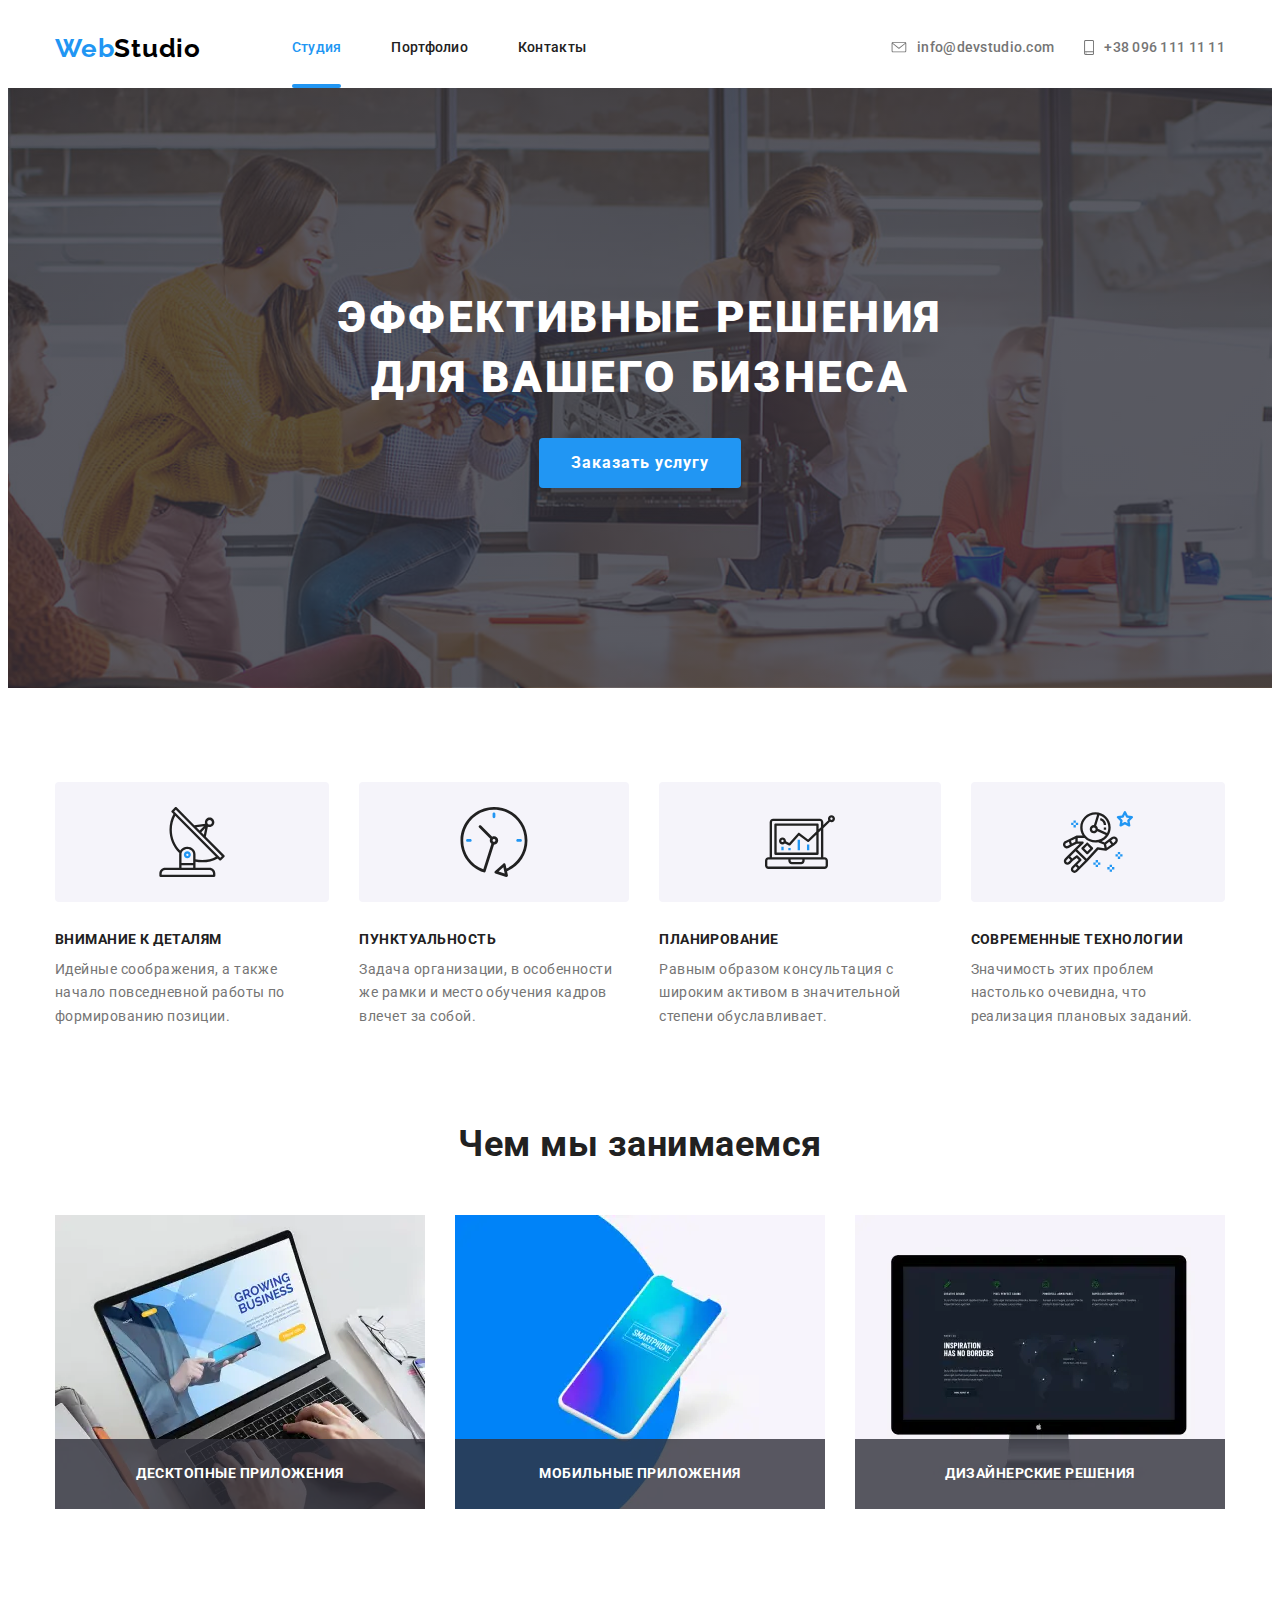
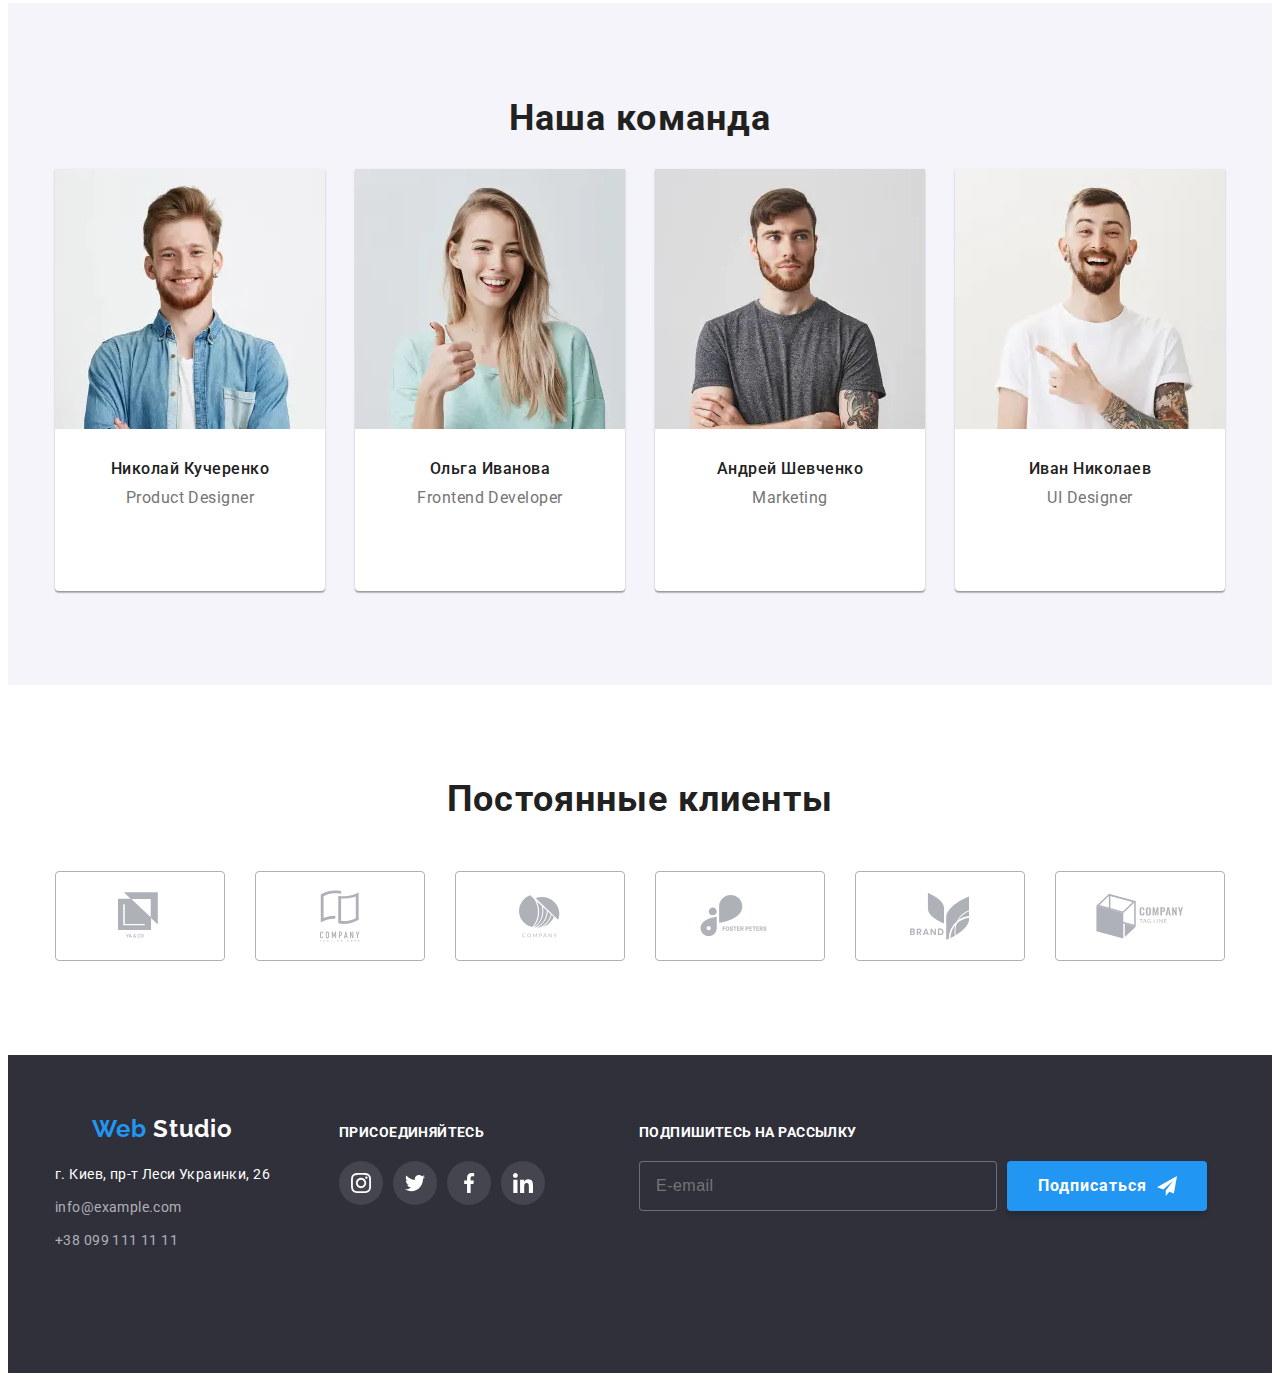
==== commit 11d49fcb: "исправленна ошибка классов" ====
--- a/index.html
+++ b/index.html
@@ -23,16 +23,16 @@
         <div class="menu-container" data-menu>
         <nav class="main-nav">
           <ul class="menunav list">
-            <li class="item">
+            <li class="menunav-item">
               <a href="./index.html" class="menunav-links current link"
                 >Студия</a>
             </li>
-            <li class="item">
+            <li class="menunav-item">
               <a href="./portfolio.html" class="menunav-links link"
                 >Портфолио</a
               >
             </li>
-            <li class="item">
+            <li class="menunav-item">
               <a href="" class="menunav-links link">Контакты</a>
             </li>
           </ul>
--- a/сss/main.min.css
+++ b/сss/main.min.css
@@ -1 +1 @@
-html{-webkit-box-sizing:border-box;box-sizing:border-box}*,*::before,*::after{-webkit-box-sizing:inherit;box-sizing:inherit}body{background-color:#fff;color:#757575;font-family:"Roboto",sans-serif;letter-spacing:0.03em}a:active,a:focus{outline:none}input,textarea,button{outline:none}input:active,textarea:active{outline:none}:focus{outline:none}h1,h2,h3,h4,h5,h6,p{padding:0;margin:0}img{display:block;max-width:100%;height:auto}.list{list-style:none;margin:0px;padding:0px}.link{text-decoration:none;display:block}textarea{resize:none}label{display:block}.subject{display:none}a{text-decoration:none}.container{padding-left:15px;padding-right:15px}@media screen and (min-width: 480px){.container{width:480px;margin:0 auto}}@media screen and (min-width: 768px){.container{width:768px}}@media screen and (min-width: 1200px){.container{width:1200px}}.section{padding-top:94px;padding-bottom:94px;margin:0 auto}.button,.button-footer{color:#fff;background-color:#188ce8;font-family:inherit;font-weight:bold;font-size:16px;line-height:1.87;display:-webkit-inline-box;display:-ms-inline-flexbox;display:inline-flex;-webkit-box-align:center;-ms-flex-align:center;align-items:center;text-align:center;letter-spacing:0.06em}.button-footer{display:-webkit-inline-box;display:-ms-inline-flexbox;display:inline-flex;padding-top:10px;padding-bottom:10px;padding-left:29px;padding-right:28px;-webkit-box-pack:center;-ms-flex-pack:center;justify-content:center;width:200px;height:50px;background-color:#2196f3;border:0px;border-radius:4px;-webkit-box-shadow:0px 4px 4px rgba(0,0,0,0.15);box-shadow:0px 4px 4px rgba(0,0,0,0.15);cursor:pointer}.button-filter,.button-filter-secondary{border-radius:4px;padding-top:6px;padding-left:22px;padding-bottom:6px;padding-right:22px;border:none;font-weight:500;font-size:16px;line-height:1.62;text-align:center;letter-spacing:0.03em;color:#fff;background-color:#188ce8;cursor:pointer;-webkit-transition:background-color 250ms cubic-bezier(0.4, 0, 0.2, 1);-o-transition:background-color 250ms cubic-bezier(0.4, 0, 0.2, 1);transition:background-color 250ms cubic-bezier(0.4, 0, 0.2, 1)}.button-filter-secondary{color:#212121;background-color:#f5f4fa}.button-filter:hover,.button-filter:focus,.button-filter-secondary:hover,.button-filter-secondary:focus{color:#fff;background-color:#188ce8;-webkit-box-shadow:0px 2px 2px rgba(0,0,0,0.12),0px 1px 2px rgba(0,0,0,0.08),0px 3px 1px rgba(0,0,0,0.1);box-shadow:0px 2px 2px rgba(0,0,0,0.12),0px 1px 2px rgba(0,0,0,0.08),0px 3px 1px rgba(0,0,0,0.1)}.is-hidden{opacity:0;visibility:hidden;pointer-events:none;-webkit-transform:translateY(100%);-ms-transform:translateY(100%);transform:translateY(100%)}.backdrop{position:fixed;top:0;left:0;z-index:9999;visibility:visible;width:100%;height:100%;background:rgba(0,0,0,0.2);-webkit-transform:translateY(0);-ms-transform:translateY(0);transform:translateY(0);-webkit-transition:opacity 250ms cubic-bezier(0.4, 0, 0.2, 1),visibility 250ms cubic-bezier(0.4, 0, 0.2, 1),-webkit-transform 550ms cubic-bezier(0.4, 0, 0.2, 1);transition:opacity 250ms cubic-bezier(0.4, 0, 0.2, 1),visibility 250ms cubic-bezier(0.4, 0, 0.2, 1),-webkit-transform 550ms cubic-bezier(0.4, 0, 0.2, 1);-o-transition:opacity 250ms cubic-bezier(0.4, 0, 0.2, 1),visibility 250ms cubic-bezier(0.4, 0, 0.2, 1),transform 550ms cubic-bezier(0.4, 0, 0.2, 1);transition:opacity 250ms cubic-bezier(0.4, 0, 0.2, 1),visibility 250ms cubic-bezier(0.4, 0, 0.2, 1),transform 550ms cubic-bezier(0.4, 0, 0.2, 1);transition:opacity 250ms cubic-bezier(0.4, 0, 0.2, 1),visibility 250ms cubic-bezier(0.4, 0, 0.2, 1),transform 550ms cubic-bezier(0.4, 0, 0.2, 1),-webkit-transform 550ms cubic-bezier(0.4, 0, 0.2, 1)}.modal{position:absolute;top:50%;left:50%;-webkit-transform:translate(-50%, -50%);-ms-transform:translate(-50%, -50%);transform:translate(-50%, -50%);width:calc(100% - 30px);padding-top:40px;padding-bottom:40px;padding-left:40px;padding-right:40px;-webkit-box-shadow:0px 1px 3px rgba(0,0,0,0.12),0px 1px 1px rgba(0,0,0,0.14),0px 2px 1px rgba(0,0,0,0.2);box-shadow:0px 1px 3px rgba(0,0,0,0.12),0px 1px 1px rgba(0,0,0,0.14),0px 2px 1px rgba(0,0,0,0.2);border-radius:4px;background-color:#fff}.modal_invite{margin-bottom:30px;font-size:20px;line-height:1.5;display:block;font-style:normal;font-weight:bold;text-align:center;letter-spacing:0.03em;color:#212121}.connection_input{height:40px;padding-left:42px;width:100%;border:1px solid rgba(33,33,33,0.2);border-radius:4px}.connection_input:focus-within{border-color:#2196f3}.connection_field{position:relative;margin-bottom:28px}.connection_label{position:absolute;top:50%;left:42px;-webkit-transform:translateY(-50%);-ms-transform:translateY(-50%);transform:translateY(-50%);-webkit-transition:-webkit-transform 250ms cubic-bezier(0.4, 0, 0.2, 1);transition:-webkit-transform 250ms cubic-bezier(0.4, 0, 0.2, 1);-o-transition:transform 250ms cubic-bezier(0.4, 0, 0.2, 1);transition:transform 250ms cubic-bezier(0.4, 0, 0.2, 1);transition:transform 250ms cubic-bezier(0.4, 0, 0.2, 1), -webkit-transform 250ms cubic-bezier(0.4, 0, 0.2, 1)}.connection_field:focus-within>.connection_label,.connection_input:not(:placeholder-shown)+.connection_label{color:#2196f3;-webkit-transform:translate(-24px, -42px);-ms-transform:translate(-24px, -42px);transform:translate(-24px, -42px);font-size:12px;line-height:1.16;letter-spacing:0.01em}.connection_icon{width:18px;height:18px;position:absolute;top:50%;left:16px;-webkit-transform:translateY(-50%);-ms-transform:translateY(-50%);transform:translateY(-50%);margin-right:8px}.connection_field:focus-within .connection_icon{fill:#2196f3}.connection_textarea{position:relative;margin-bottom:28px}.connection_label-textarea{position:absolute;top:12px;left:16px;-webkit-transition:-webkit-transform 250ms cubic-bezier(0.4, 0, 0.2, 1);transition:-webkit-transform 250ms cubic-bezier(0.4, 0, 0.2, 1);-o-transition:transform 250ms cubic-bezier(0.4, 0, 0.2, 1);transition:transform 250ms cubic-bezier(0.4, 0, 0.2, 1);transition:transform 250ms cubic-bezier(0.4, 0, 0.2, 1), -webkit-transform 250ms cubic-bezier(0.4, 0, 0.2, 1)}.connection_textarea:focus-within>.connection_label-textarea,.connection_textarea-input:not(:placeholder-shown)+.connection_label-textarea{color:#2196f3;-webkit-transform:translate(-1px, -33px);-ms-transform:translate(-1px, -33px);transform:translate(-1px, -33px);font-size:12px;line-height:1.16;letter-spacing:0.01em}.connection_textarea-input{height:120px;width:100%;padding-left:16px;padding-right:16px;padding-top:12px;padding-bottom:12px;border:1px solid rgba(33,33,33,0.2);border-radius:4px}.connection_textarea-input:focus-within{border-color:#2196f3}.connection_link{font-size:12px;line-height:1.17;margin-left:4px;letter-spacing:0.03em;-webkit-text-decoration-line:underline;text-decoration-line:underline;color:#2196f3}.checkbox_input{position:absolute;width:1px;height:1px;margin:-1px;border:0;padding:0;overflow:hidden;clip:rect(0 0 0 0)}.checkbox{display:-webkit-box;display:-ms-flexbox;display:flex;-webkit-box-align:center;-ms-flex-align:center;align-items:center;margin-bottom:30px;padding-left:8px;font-size:12px;line-height:1.17;letter-spacing:0.03em}.checkbox_custom{position:absolute;width:16px;height:15px;margin-left:-20px;border:2px solid #000;border-radius:2px;cursor:pointer;-webkit-transition:background-color 250ms cubic-bezier(0.4, 0, 0.2, 1);-o-transition:background-color 250ms cubic-bezier(0.4, 0, 0.2, 1);transition:background-color 250ms cubic-bezier(0.4, 0, 0.2, 1)}.checkbox_input:checked+.checkbox_custom{background-color:#2196f3;background-image:url(../img/check.svg);background-size:contain;background-repeat:no-repeat;border:2px solid #2196f3;background-position:center}.modal_button-close{position:absolute;top:8px;right:8px;display:-webkit-box;display:-ms-flexbox;display:flex;-webkit-box-align:center;-ms-flex-align:center;align-items:center;padding:0;width:30px;height:30px;border-radius:50%;background-color:#fff;border:1px solid rgba(0,0,0,0.1);cursor:pointer}.modal_icon{width:18px;height:18px;margin:auto;-webkit-transition:fill 250ms cubic-bezier(0.4, 0, 0.2, 1);-o-transition:fill 250ms cubic-bezier(0.4, 0, 0.2, 1);transition:fill 250ms cubic-bezier(0.4, 0, 0.2, 1)}.modal_button-close:hover .modal_icon,.modal_button-close:focus .modal_icon{fill:#2196f3}@media screen and (max-width: 479px){.modal{padding-top:35px;padding-bottom:15px;padding-left:25px;padding-right:25px}.modal_invite{margin-bottom:15px;font-size:15px}.checkbox{font-size:10px;line-height:1.17}.connection_link{font-size:10px;line-height:1.17}.connection_field{margin-bottom:15px}.connection_textarea{margin-bottom:15px}.connection_field:focus-within>.connection_label,.connection_input:not(:placeholder-shown)+.connection_label{color:#2196f3;-webkit-transform:translate(-24px, -34px);-ms-transform:translate(-24px, -34px);transform:translate(-24px, -34px)}.connection_textarea:focus-within>.connection_label-textarea,.connection_textarea-input:not(:placeholder-shown)+.connection_label-textarea{-webkit-transform:translate(-1px, -26px);-ms-transform:translate(-1px, -26px);transform:translate(-1px, -26px)}}@media screen and (min-width: 480px){.modal{width:450px}.connection_input{width:370px}.connection_textarea-input{width:370px}}@media screen and (min-width: 1200px){.modal_invite{margin-bottom:30px;font-size:20px;line-height:1.15}.modal{width:528px}.connection_input{width:448px}.connection_textarea-input{width:448px}.checkbox{font-size:14px;line-height:1.71;display:-webkit-box;display:-ms-flexbox;display:flex;-webkit-box-align:center;-ms-flex-align:center;align-items:center;margin-bottom:30px;padding-left:20px;font-size:14px;line-height:1.71;letter-spacing:0.03em}.connection_link{font-size:14px;line-height:1.71}}.team-socials-item-link,.footer-socials-item-link{display:-webkit-box;display:-ms-flexbox;display:flex;-webkit-box-pack:center;-ms-flex-pack:center;justify-content:center;-webkit-box-align:center;-ms-flex-align:center;align-items:center;width:44px;height:44px;border-radius:50%;background-color:#fff;-webkit-transition:background-color 250ms cubic-bezier(0.4, 0, 0.2, 1);-o-transition:background-color 250ms cubic-bezier(0.4, 0, 0.2, 1);transition:background-color 250ms cubic-bezier(0.4, 0, 0.2, 1)}.team-socials-item-link:hover,.footer-socials-item-link:hover,.team-socials-item-link:focus,.footer-socials-item-link:focus{background-color:#2196f3}.footer-socials-item-link{background-color:rgba(255,255,255,0.1);-webkit-transition:background-color 250ms cubic-bezier(0.4, 0, 0.2, 1);-o-transition:background-color 250ms cubic-bezier(0.4, 0, 0.2, 1);transition:background-color 250ms cubic-bezier(0.4, 0, 0.2, 1)}.icon-socials-team,.icon_footer{width:20px;height:20px;fill:#afb1b8;-webkit-transition:fill 250ms cubic-bezier(0.4, 0, 0.2, 1);-o-transition:fill 250ms cubic-bezier(0.4, 0, 0.2, 1);transition:fill 250ms cubic-bezier(0.4, 0, 0.2, 1)}.team-socials-item-link:hover .icon-socials-team,.footer-socials-item-link:hover .icon-socials-team,.team-socials-item-link:hover .icon_footer,.footer-socials-item-link:hover .icon_footer{fill:#fff}.icon_footer{fill:#fff}.logo-head{display:block;font-family:"Raleway",sans-serif;font-weight:bold;font-size:26px;line-height:1.2;letter-spacing:0.03em;color:#000}.logo-head .logo-decoration{color:#2196f3}header{color:var(--main-font-color);border-bottom:1px solid #ececec}header .section{padding-top:0px;padding-bottom:0px}.head .container{display:-webkit-box;display:-ms-flexbox;display:flex;-webkit-box-pack:justify;-ms-flex-pack:justify;justify-content:space-between;-webkit-box-align:center;-ms-flex-align:center;align-items:center}.head.main-no-border{border:0px}.menu-container{display:-webkit-box;display:-ms-flexbox;display:flex}.menu-container.is-open{display:block}.main-nav,.menunav{display:-webkit-box;display:-ms-flexbox;display:flex;-webkit-box-align:center;-ms-flex-align:center;align-items:center}.contacts-list{display:-webkit-box;display:-ms-flexbox;display:flex}.menunav-links,.contacts-links{position:relative;font-style:normal;color:#212121;font-weight:500;font-size:18px;line-height:1.17;letter-spacing:0.02em;-webkit-transition:color 250ms cubic-bezier(0.4, 0, 0.2, 1);-o-transition:color 250ms cubic-bezier(0.4, 0, 0.2, 1);transition:color 250ms cubic-bezier(0.4, 0, 0.2, 1)}.menunav-links:hover,.contacts-links:hover,.menunav-links:focus,.contacts-links:focus{color:#2196f3}.contacts-links{display:-webkit-box;display:-ms-flexbox;display:flex;-webkit-box-align:center;-ms-flex-align:center;align-items:center;color:#757575}.icon-smartphone,.icon-envelope{margin-right:10px;fill:#757575;-webkit-transition:fill 250ms cubic-bezier(0.4, 0, 0.2, 1);-o-transition:fill 250ms cubic-bezier(0.4, 0, 0.2, 1);transition:fill 250ms cubic-bezier(0.4, 0, 0.2, 1)}.contacts-links:focus .icon-smartphone,.contacts-links:focus .icon-envelope,.contacts-links:hover .icon-smartphone,.contacts-links:hover .icon-envelope{fill:#2196f3}.current{color:#2196f3;fill:#2196f3}.current::after{position:absolute;bottom:0;content:'';display:block;width:100%;height:4px;border-radius:2px;background-color:#2196f3}@media screen and (max-width: 767px){header{position:relative;max-width:767px;margin:0 auto}header .section{padding-top:10px;padding-bottom:10px}.logo-head{font-size:24px;line-height:1.17}.logo-head .logo-decoration{color:#2196f3}.main-nav,.menunav{display:block}.menunav{margin-bottom:60px}.menunav-links,.contacts-links{display:-webkit-inline-box;display:-ms-inline-flexbox;display:inline-flex;font-size:18px;line-height:1.17}.menunav-item:not(:last-child){margin-bottom:40px}.contacts-list{display:block}.contacts-list-item:not(:last-child){margin-bottom:16px}.contacts-links{font-size:18px;line-height:1.17}.menu-container{position:absolute;top:100%;left:0;width:100%;height:453px;text-align:center;opacity:0;-webkit-transform:scale(0);-ms-transform:scale(0);transform:scale(0);-webkit-transition:-webkit-transform 250ms cubic-bezier(0.4, 0, 0.2, 1);transition:-webkit-transform 250ms cubic-bezier(0.4, 0, 0.2, 1);-o-transition:transform 250ms cubic-bezier(0.4, 0, 0.2, 1);transition:transform 250ms cubic-bezier(0.4, 0, 0.2, 1);transition:transform 250ms cubic-bezier(0.4, 0, 0.2, 1), -webkit-transform 250ms cubic-bezier(0.4, 0, 0.2, 1);background-color:#fff;-webkit-box-shadow:0px 4px 8px rgba(0,0,0,0.04),0px 2px 4px rgba(0,0,0,0.08),0px 1px 3px rgba(0,0,0,0.16);box-shadow:0px 4px 8px rgba(0,0,0,0.04),0px 2px 4px rgba(0,0,0,0.08),0px 1px 3px rgba(0,0,0,0.16);padding-top:60px;padding-bottom:60px}.is-open{opacity:1;-webkit-transform:scale(1);-ms-transform:scale(1);transform:scale(1);z-index:99}.menu-button{display:-webkit-inline-box;display:-ms-inline-flexbox;display:inline-flex;margin:0;padding:0;border:none;background-color:transparent;cursor:pointer}.menu-button .icon-cross{display:none}.menu-button.is-open .icon-cross{display:block}.menu-button.is-open .icon-menu{display:none}.menu-button:hover .icon-cross,.menu-button:focus .icon-cross,.menu-button:hover .icon-menu,.menu-button:focus .icon-menu{fill:#2196f3}.current{color:#2196f3;fill:#2196f3}.current::after{bottom:-8px}}@media screen and (min-width: 768px){header{margin:0 auto}.logo-head{font-size:24px;line-height:1.17}.logo-head .logo-decoration{color:#2196f3}.menu-button{display:none}.main-nav{margin-right:84px}.menu-container{-webkit-box-align:center;-ms-flex-align:center;align-items:center}.menunav-links,.contacts-links{padding-top:32px;padding-bottom:32px;font-size:14px;line-height:1.14;letter-spacing:0.02em}.menunav-item:not(:last-child){margin-right:50px}.contacts-list{display:-webkit-box;display:-ms-flexbox;display:flex;-webkit-box-orient:vertical;-webkit-box-direction:normal;-ms-flex-direction:column;flex-direction:column}.contacts-list-item:not(:last-child){margin-bottom:10px}.contacts-links{font-size:12px;line-height:1.17;letter-spacing:0.02em;padding-top:0px;padding-bottom:0px}}@media screen and (min-width: 1200px){header .section{padding-top:0px;padding-bottom:0px}.logo-head{margin-right:85px;font-size:26px;line-height:1.19}.main-nav{margin-right:305px}.menunav-links,.contacts-links{font-size:14px;line-height:1.14;letter-spacing:0.02em;padding-top:32px;padding-bottom:32px}.contacts-links{font-size:14px;line-height:1.14;letter-spacing:0.02em;padding-top:32px;padding-bottom:32px}.contacts-list{display:-webkit-box;display:-ms-flexbox;display:flex;-webkit-box-orient:horizontal;-webkit-box-direction:normal;-ms-flex-direction:row;flex-direction:row}.contacts-list-item:not(:last-child){margin-right:30px;margin-bottom:0px}.current{color:#2196f3;fill:#2196f3}.current::after{bottom:0}}.hero{padding-top:118px;padding-bottom:118px;max-width:480px;margin:0 auto;background-image:-webkit-gradient(linear, left top, left bottom, from(rgba(47,48,58,0.8)), to(rgba(47,48,58,0.8))),url("../img/Header/Hero-mobile.jpg");background-image:-o-linear-gradient(rgba(47,48,58,0.8), rgba(47,48,58,0.8)),url("../img/Header/Hero-mobile.jpg");background-image:linear-gradient(rgba(47,48,58,0.8), rgba(47,48,58,0.8)),url("../img/Header/Hero-mobile.jpg");background-size:cover;background-repeat:no-repeat;background-position:center}@media screen and (min-device-pixel-ratio: 2), screen and (-webkit-min-device-pixel-ratio: 2), screen and (-o-min-device-pixel-ratio: 2/1), screen and (min-resolution: 192dpi), screen and (min-resolution: 2dppx){.hero{background-image:-webkit-gradient(linear, left top, left bottom, from(rgba(47,48,58,0.8)), to(rgba(47,48,58,0.8))),url("../img/Header/Hero-mobile@2x.jpg");background-image:-o-linear-gradient(rgba(47,48,58,0.8), rgba(47,48,58,0.8)),url("../img/Header/Hero-mobile@2x.jpg");background-image:linear-gradient(rgba(47,48,58,0.8), rgba(47,48,58,0.8)),url("../img/Header/Hero-mobile@2x.jpg")}}.hero-title{margin:0 auto;margin-bottom:30px;font-weight:900;font-size:26px;line-height:1.62;text-align:center;letter-spacing:0.06em;text-transform:uppercase;color:#ffffff}.hero .button{display:block;padding-top:10px;padding-right:32px;padding-bottom:10px;padding-left:32px;margin-right:auto;margin-left:auto;border-width:0px;border-radius:4px;font-weight:700;font-size:16px;line-height:1.88;text-align:center;letter-spacing:0.06em;background-color:#2196f3;color:#fff;-webkit-box-shadow:0px 4px 4px rgba(0,0,0,0.15);box-shadow:0px 4px 4px rgba(0,0,0,0.15);cursor:pointer;-webkit-transition:background-color 250ms cubic-bezier(0.4, 0, 0.2, 1);-o-transition:background-color 250ms cubic-bezier(0.4, 0, 0.2, 1);transition:background-color 250ms cubic-bezier(0.4, 0, 0.2, 1)}.hero .button:hover,.hero .button:focus{background-color:#188ce8}@media screen and (min-width: 768px){.hero{max-width:1199px;margin:0 auto;background-image:-webkit-gradient(linear, left top, left bottom, from(rgba(47,48,58,0.8)), to(rgba(47,48,58,0.8))),url("../img/Header/Hero-tablet.jpg");background-image:-o-linear-gradient(rgba(47,48,58,0.8), rgba(47,48,58,0.8)),url("../img/Header/Hero-tablet.jpg");background-image:linear-gradient(rgba(47,48,58,0.8), rgba(47,48,58,0.8)),url("../img/Hero-tablet.jpg")}}@media screen and (min-width: 768px) and (min-device-pixel-ratio: 2), screen and (min-width: 768px) and (-webkit-min-device-pixel-ratio: 2), screen and (min-width: 768px) and (-o-min-device-pixel-ratio: 2/1), screen and (min-width: 768px) and (min-resolution: 192dpi), screen and (min-width: 768px) and (min-resolution: 2dppx){.hero{background-image:-webkit-gradient(linear, left top, left bottom, from(rgba(47,48,58,0.8)), to(rgba(47,48,58,0.8))),url("../img/Header/Hero-tablet@2x.jpg");background-image:-o-linear-gradient(rgba(47,48,58,0.8), rgba(47,48,58,0.8)),url("../img/Header/Hero-tablet@2x.jpg");background-image:linear-gradient(rgba(47,48,58,0.8), rgba(47,48,58,0.8)),url("../img/Hero-tablet@2x.jpg")}}@media screen and (min-width: 1200px){.hero{padding-top:200px;padding-bottom:200px;max-width:1600px;margin:0 auto;background-image:-webkit-gradient(linear, left top, left bottom, from(rgba(47,48,58,0.8)), to(rgba(47,48,58,0.8))),url("../img/Header/Hero.jpg");background-image:-o-linear-gradient(rgba(47,48,58,0.8), rgba(47,48,58,0.8)),url("../img/Header/Hero.jpg");background-image:linear-gradient(rgba(47,48,58,0.8), rgba(47,48,58,0.8)),url("../img/Header/Hero.jpg");background-size:cover;background-repeat:no-repeat;background-position:center}}@media screen and (min-width: 1200px) and (min-device-pixel-ratio: 2), screen and (min-width: 1200px) and (-webkit-min-device-pixel-ratio: 2), screen and (min-width: 1200px) and (-o-min-device-pixel-ratio: 2/1), screen and (min-width: 1200px) and (min-resolution: 192dpi), screen and (min-width: 1200px) and (min-resolution: 2dppx){.hero{background-image:-webkit-gradient(linear, left top, left bottom, from(rgba(47,48,58,0.8)), to(rgba(47,48,58,0.8))),url("../img/Hero.jpg@2x.jpg");background-image:-o-linear-gradient(rgba(47,48,58,0.8), rgba(47,48,58,0.8)),url("../img/Header/Hero.jpg@2x.jpg");background-image:linear-gradient(rgba(47,48,58,0.8), rgba(47,48,58,0.8)),url("../img/Header/Hero.jpg@2x.jpg")}}@media screen and (min-width: 1200px){.hero-title{margin-left:auto;margin-right:auto;margin-bottom:30px;font-weight:900;font-size:44px;line-height:1.36;text-align:center;letter-spacing:0.06em;text-transform:uppercase;color:#ffffff}}.advantages-util{display:-webkit-box;display:-ms-flexbox;display:flex;-webkit-box-align:center;-ms-flex-align:center;align-items:center;-webkit-box-pack:center;-ms-flex-pack:center;justify-content:center;height:120px;margin-bottom:30px;background-color:#f5f4fa;border-radius:4px}.icon-advantages{width:70px;height:70px}.advantages-title{margin-bottom:10px;font-weight:bold;font-size:14px;line-height:1.14;text-transform:uppercase;color:#212121}.advantages-text{font-size:14px;line-height:1.7;color:#757575}@media screen and (max-width: 767px){.advantages-title{text-align:center}.advantages-item:not(:last-child){margin-bottom:30px}}@media screen and (min-width: 768px) and (max-width: 1199px){.advantages-list{display:-webkit-box;display:-ms-flexbox;display:flex;-ms-flex-wrap:wrap;flex-wrap:wrap}.advantages-item{-ms-flex-preferred-size:calc((100% - 30px) / 2);flex-basis:calc((100% - 30px) / 2);margin-right:30px;margin-bottom:30px}.advantages-item:nth-child(even){margin-right:0px}.advantages-item:nth-last-child(-n+2){margin-bottom:0px}}@media screen and (min-width: 1200px){.advantages-list{display:-webkit-box;display:-ms-flexbox;display:flex;-webkit-box-pack:justify;-ms-flex-pack:justify;justify-content:space-between}.advantages-item:not(:last-child){margin-right:30px}}.job.section{padding-top:0px}@media screen and (max-width: 1199px){.job.section{display:none}}@media screen and (min-width: 1200px){.job.section{padding-top:0px}.job-list{display:-webkit-box;display:-ms-flexbox;display:flex}.job-list-item{position:relative;width:100%}.job-list-item:not(:last-child){margin-right:30px}.job-title{margin-bottom:50px;font-weight:bold;font-size:36px;line-height:1.17;text-align:center;color:#212121}.job-description{position:absolute;bottom:0;width:100%;height:70px;display:-webkit-inline-box;display:-ms-inline-flexbox;display:inline-flex;-webkit-box-pack:center;-ms-flex-pack:center;justify-content:center;-webkit-box-align:center;-ms-flex-align:center;align-items:center;font-weight:bold;font-size:14px;line-height:1.14;text-align:center;text-transform:uppercase;color:#fff;background-color:rgba(47,48,58,0.8)}}.team.section{background-color:#f5f4fa;padding-top:60px;padding-bottom:60px}.team-main-title{margin-bottom:30px;font-style:normal;font-weight:bold;font-size:28px;line-height:1.18;text-align:center;letter-spacing:0.03em;color:#212121}.team-list-item{padding-bottom:24px;background:#fff;text-align:center;-webkit-box-shadow:0px 1px 3px rgba(0,0,0,0.12),0px 1px 1px rgba(0,0,0,0.14),0px 2px 1px rgba(0,0,0,0.2);box-shadow:0px 1px 3px rgba(0,0,0,0.12),0px 1px 1px rgba(0,0,0,0.14),0px 2px 1px rgba(0,0,0,0.2);border-radius:0px 0px 4px 4px}.team-picture{margin-bottom:30px}.team-title{margin-bottom:10px;font-weight:500;font-size:16px;line-height:1.19;letter-spacing:0.03em;color:#212121}.team-text{margin-bottom:16px;font-weight:400;font-size:16px;line-height:1.19;color:#757575}.team-socials{display:-webkit-box;display:-ms-flexbox;display:flex;-webkit-box-pack:center;-ms-flex-pack:center;justify-content:center}@media screen and (max-width: 767px){.team-list-item:not(:last-child){margin-bottom:30px}}@media screen and (min-width: 768px) and (max-width: 1199px){.team-list{display:-webkit-box;display:-ms-flexbox;display:flex;-ms-flex-wrap:wrap;flex-wrap:wrap}.team-list-item{width:calc((100% - 30px) / 2);margin-right:30px;margin-bottom:30px}.team-list-item:nth-child(even){margin-right:0px}.team-list-item:nth-last-child(-n+2){margin-bottom:0px}}@media screen and (min-width: 1200px){.team.section{padding-top:94px;padding-bottom:94px}.team-list{display:-webkit-box;display:-ms-flexbox;display:flex;-webkit-box-pack:justify;-ms-flex-pack:justify;justify-content:space-between;-ms-flex-wrap:nowrap;flex-wrap:nowrap}.team-main-title{font-weight:bold;font-size:36px;line-height:1.17;text-align:center}}.clients-title{margin-bottom:30px;font-weight:bold;font-size:28px;line-height:1.17;text-align:center;letter-spacing:0.03em;color:#212121}.clients-list{display:-webkit-box;display:-ms-flexbox;display:flex;-ms-flex-wrap:wrap;flex-wrap:wrap}.client_logo{fill:#afb1b8;-webkit-transition:fill 250ms cubic-bezier(0.4, 0, 0.2, 1);-o-transition:fill 250ms cubic-bezier(0.4, 0, 0.2, 1);transition:fill 250ms cubic-bezier(0.4, 0, 0.2, 1)}.clients-list-item-link:hover .client_logo,.clients-list-item-link:focus .client_logo{fill:#2196f3}.clients-list-item-link{display:-webkit-box;display:-ms-flexbox;display:flex;-webkit-box-pack:center;-ms-flex-pack:center;justify-content:center;-webkit-box-align:center;-ms-flex-align:center;align-items:center;height:90px;border:1px solid #afb1b8;-webkit-box-sizing:border-box;box-sizing:border-box;border-radius:4px;-webkit-transition:border-color 250ms cubic-bezier(0.4, 0, 0.2, 1);-o-transition:border-color 250ms cubic-bezier(0.4, 0, 0.2, 1);transition:border-color 250ms cubic-bezier(0.4, 0, 0.2, 1)}.clients-list-item-link:hover,.clients-list-item-link:focus{border:1px solid #2196f3;border-radius:4px}@media screen and (max-width: 767px){.section{padding-top:60px;padding-bottom:60px}.clients-list-item{width:calc((100% - 30px) / 2);margin-right:30px;margin-bottom:30px}.clients-list-item:nth-child(even){margin-right:0px}.clients-list-item:nth-last-child(-n+2){margin-bottom:0px}}@media screen and (min-width: 768px) and (max-width: 1199px){.section{padding-top:60px;padding-bottom:60px}.clients-list-item{width:calc((100% - 60px) / 3)}.clients-list-item:not(:nth-child(3n)){margin-right:30px}.clients-list-item:not(:nth-last-child(-n+3)){margin-bottom:30px}}@media screen and (min-width: 1200px){.section{padding-top:94px;padding-bottom:94px}.clients-title{margin-bottom:50px;font-weight:bold;font-size:36px;line-height:1.16;color:#212121}.clients-list-item{width:calc((100% - 150px) / 6)}.clients-list-item:not(:last-child){margin-right:30px}}footer div.section{padding-top:60px;padding-bottom:60px}.footer{background:#2f303a}.logo-footer{margin-bottom:20px;display:block;font-family:"Raleway",sans-serif;font-weight:bold;font-size:24px;line-height:28px;text-align:center;letter-spacing:0.03em;color:#fff}.logo-decoration{color:#2196f3}.map-link,.mail-footer,.phone-footer{font-style:normal;font-weight:400;font-size:14px;line-height:1.71;letter-spacing:0.03em;color:#fff}.mail-footer{color:#afb1b8}.phone-footer{color:#afb1b8}.contacts-footer-list-item:not(:last-child){margin-bottom:8px}.footer-contacts-block{margin-bottom:60px}.join_us{margin-bottom:60px}.join_us-title,.subscribe-title{display:block;margin-bottom:20px;font-weight:700;font-size:14px;line-height:1.14;letter-spacing:0.03em;text-transform:uppercase;color:#fff}.footer-socials{display:-webkit-box;display:-ms-flexbox;display:flex;-webkit-box-pack:center;-ms-flex-pack:center;justify-content:center}.footer-socials-item:not(:last-child){margin-right:10px}.form-field-input{padding-top:15px;padding-right:16px;padding-bottom:15px;padding-left:16px;width:100%;border:1px solid rgba(255,255,255,0.3);border-radius:4px;background-color:#2f303a;font-size:16px;line-height:1.25;-webkit-box-align:center;-ms-flex-align:center;align-items:center;letter-spacing:0.03em;color:rgba(255,255,255,0.6)}.icon-icon_send{margin-left:10px;width:20px;height:20px;fill:#fff}@media screen and (max-width: 767px){footer>.container{text-align:center}.form-field-input{margin-bottom:20px}}@media screen and (min-width: 768px) and (max-width: 1199px){footer>.container{text-align:center;display:-webkit-box;display:-ms-flexbox;display:flex;-ms-flex-wrap:wrap;flex-wrap:wrap;-webkit-box-pack:center;-ms-flex-pack:center;justify-content:center;-webkit-box-align:baseline;-ms-flex-align:baseline;align-items:baseline}.footer-contacts-block{width:50%;margin-bottom:60px}.join_us{width:50%;margin-bottom:60px}.form-field-input{width:450px;margin-bottom:20px}}@media screen and (min-width: 1200px){.footer-nav{display:-webkit-box;display:-ms-flexbox;display:flex;-webkit-box-align:baseline;-ms-flex-align:baseline;align-items:baseline}.footer-contacts-block{margin-right:69px}.contacts-footer-list-item:not(:last-child){margin-bottom:9px}.join_us{margin-right:94px}.form-field{display:-webkit-box;display:-ms-flexbox;display:flex}.form-field-input{margin-right:10px;width:358px;height:50px;padding-top:15px;padding-right:16px;padding-bottom:15px;padding-left:16px;border:1px solid rgba(255,255,255,0.3);border-radius:4px;background-color:#2f303a;font-size:16px;line-height:1.25;-webkit-box-align:center;-ms-flex-align:center;align-items:center;letter-spacing:0.03em;color:rgba(255,255,255,0.6)}}.portfolio-item-img{display:block;width:100%}.portfolio-item-link{display:block}.portfolio-section{padding-top:60px;padding-bottom:60px}.filter-list{display:-webkit-box;display:-ms-flexbox;display:flex;-ms-flex-wrap:wrap;flex-wrap:wrap;margin-bottom:40px}.filter-list-item{margin-bottom:15px}.filter-list-item:nth-last-child(-n+2){margin-bottom:0px}.filter-list-item:not(:last-child){margin-right:8px}.portfolio-item{width:100%;margin-bottom:30px}.portfolio-item:hover,.portfolio-item:focus{-webkit-box-shadow:1px 4px 6px rgba(0,0,0,0.16),0px 4px 4px rgba(0,0,0,0.06),0px 1px 1px rgba(0,0,0,0.12);box-shadow:1px 4px 6px rgba(0,0,0,0.16),0px 4px 4px rgba(0,0,0,0.06),0px 1px 1px rgba(0,0,0,0.12)}.border-box{padding-top:20px;padding-bottom:20px;padding-left:24px;padding-right:24px;border-left:1px solid #eee;border-right:1px solid #eee;border-bottom:1px solid #eee}.portfolio-title{margin-bottom:4px;font-weight:bold;font-size:18px;line-height:2;letter-spacing:0.06em;color:#212121;white-space:nowrap;overflow:hidden;-o-text-overflow:ellipsis;text-overflow:ellipsis}.portfolio-text{font-size:16px;line-height:1.9;color:#757575}.portfolio-item-img-description{position:relative;overflow:hidden}.portfolio-description{position:absolute;top:0;left:0;-webkit-transform:translateY(100%);-ms-transform:translateY(100%);transform:translateY(100%);width:100%;height:100%;padding-top:63px;padding-bottom:63px;padding-right:24px;padding-left:24px;background-color:rgba(33,150,243,0.9);color:#fff;font-size:18px;line-height:1.56;letter-spacing:0.03em;opacity:0;-webkit-transition:opacity 250ms cubic-bezier(0.4, 0, 0.2, 1),-webkit-transform 250ms cubic-bezier(0.4, 0, 0.2, 1);transition:opacity 250ms cubic-bezier(0.4, 0, 0.2, 1),-webkit-transform 250ms cubic-bezier(0.4, 0, 0.2, 1);-o-transition:transform 250ms cubic-bezier(0.4, 0, 0.2, 1),opacity 250ms cubic-bezier(0.4, 0, 0.2, 1);transition:transform 250ms cubic-bezier(0.4, 0, 0.2, 1),opacity 250ms cubic-bezier(0.4, 0, 0.2, 1);transition:transform 250ms cubic-bezier(0.4, 0, 0.2, 1),opacity 250ms cubic-bezier(0.4, 0, 0.2, 1),-webkit-transform 250ms cubic-bezier(0.4, 0, 0.2, 1)}.portfolio-item-link:hover .portfolio-description,.portfolio-item-link:focus .portfolio-description{opacity:1;-webkit-transform:translateY(0%);-ms-transform:translateY(0%);transform:translateY(0%)}@media screen and (max-width: 400px){.filter-list-item:nth-child(-n+4){margin-bottom:15px}.portfolio-description{padding-top:31px;padding-bottom:30px;padding-right:12px;padding-left:11px;font-size:14px}}@media screen and (min-width: 480px){.portfolio-item{width:100%}}@media screen and (min-width: 768px) and (max-width: 1199px){.filter-list{-webkit-box-pack:center;-ms-flex-pack:center;justify-content:center;margin-bottom:14px}.portfolio{display:-webkit-box;display:-ms-flexbox;display:flex;-ms-flex-wrap:wrap;flex-wrap:wrap}.portfolio-item{width:calc((100% - 30px) / 2);margin-right:30px}.portfolio-item:nth-child(2n){margin-right:0px}.portfolio-item:last-child{margin-bottom:0px}}@media screen and (min-width: 1200px){.filter-list{margin-bottom:34px;-webkit-box-pack:center;-ms-flex-pack:center;justify-content:center}.portfolio{display:-webkit-box;display:-ms-flexbox;display:flex;-ms-flex-wrap:wrap;flex-wrap:wrap}.portfolio-item{width:calc((100% - 60px) / 3);margin-right:30px;margin-bottom:30px}.portfolio-item:nth-last-child(-n+3){margin-bottom:0px}.portfolio-item:nth-child(3n){margin-right:0px}}+html{-webkit-box-sizing:border-box;box-sizing:border-box}*,*::before,*::after{-webkit-box-sizing:inherit;box-sizing:inherit}body{background-color:#fff;color:#757575;font-family:"Roboto",sans-serif;letter-spacing:0.03em}a:active,a:focus{outline:none}input,textarea,button{outline:none}input:active,textarea:active{outline:none}:focus{outline:none}h1,h2,h3,h4,h5,h6,p{padding:0;margin:0}img{display:block;max-width:100%;height:auto}.list{list-style:none;margin:0px;padding:0px}.link{text-decoration:none;display:block}textarea{resize:none}label{display:block}.subject{display:none}a{text-decoration:none}.container{padding-left:15px;padding-right:15px}@media screen and (min-width: 480px){.container{width:480px;margin:0 auto}}@media screen and (min-width: 768px){.container{width:768px}}@media screen and (min-width: 1200px){.container{width:1200px}}.section{padding-top:94px;padding-bottom:94px;margin:0 auto}.button,.button-footer{color:#fff;background-color:#188ce8;font-family:inherit;font-weight:bold;font-size:16px;line-height:1.87;display:-webkit-inline-box;display:-ms-inline-flexbox;display:inline-flex;-webkit-box-align:center;-ms-flex-align:center;align-items:center;text-align:center;letter-spacing:0.06em}.button-footer{display:-webkit-inline-box;display:-ms-inline-flexbox;display:inline-flex;padding-top:10px;padding-bottom:10px;padding-left:29px;padding-right:28px;-webkit-box-pack:center;-ms-flex-pack:center;justify-content:center;width:200px;height:50px;background-color:#2196f3;border:0px;border-radius:4px;-webkit-box-shadow:0px 4px 4px rgba(0,0,0,0.15);box-shadow:0px 4px 4px rgba(0,0,0,0.15);cursor:pointer}.button-filter,.button-filter-secondary{border-radius:4px;padding-top:6px;padding-left:22px;padding-bottom:6px;padding-right:22px;border:none;font-weight:500;font-size:16px;line-height:1.62;text-align:center;letter-spacing:0.03em;color:#fff;background-color:#188ce8;cursor:pointer;-webkit-transition:background-color 250ms cubic-bezier(0.4, 0, 0.2, 1);-o-transition:background-color 250ms cubic-bezier(0.4, 0, 0.2, 1);transition:background-color 250ms cubic-bezier(0.4, 0, 0.2, 1)}.button-filter-secondary{color:#212121;background-color:#f5f4fa}.button-filter:hover,.button-filter:focus,.button-filter-secondary:hover,.button-filter-secondary:focus{color:#fff;background-color:#188ce8;-webkit-box-shadow:0px 2px 2px rgba(0,0,0,0.12),0px 1px 2px rgba(0,0,0,0.08),0px 3px 1px rgba(0,0,0,0.1);box-shadow:0px 2px 2px rgba(0,0,0,0.12),0px 1px 2px rgba(0,0,0,0.08),0px 3px 1px rgba(0,0,0,0.1)}.is-hidden{opacity:0;visibility:hidden;pointer-events:none;-webkit-transform:translateY(100%);-ms-transform:translateY(100%);transform:translateY(100%)}.backdrop{position:fixed;top:0;left:0;z-index:9999;visibility:visible;width:100%;height:100%;background:rgba(0,0,0,0.2);-webkit-transform:translateY(0);-ms-transform:translateY(0);transform:translateY(0);-webkit-transition:opacity 250ms cubic-bezier(0.4, 0, 0.2, 1),visibility 250ms cubic-bezier(0.4, 0, 0.2, 1),-webkit-transform 550ms cubic-bezier(0.4, 0, 0.2, 1);transition:opacity 250ms cubic-bezier(0.4, 0, 0.2, 1),visibility 250ms cubic-bezier(0.4, 0, 0.2, 1),-webkit-transform 550ms cubic-bezier(0.4, 0, 0.2, 1);-o-transition:opacity 250ms cubic-bezier(0.4, 0, 0.2, 1),visibility 250ms cubic-bezier(0.4, 0, 0.2, 1),transform 550ms cubic-bezier(0.4, 0, 0.2, 1);transition:opacity 250ms cubic-bezier(0.4, 0, 0.2, 1),visibility 250ms cubic-bezier(0.4, 0, 0.2, 1),transform 550ms cubic-bezier(0.4, 0, 0.2, 1);transition:opacity 250ms cubic-bezier(0.4, 0, 0.2, 1),visibility 250ms cubic-bezier(0.4, 0, 0.2, 1),transform 550ms cubic-bezier(0.4, 0, 0.2, 1),-webkit-transform 550ms cubic-bezier(0.4, 0, 0.2, 1)}.modal{position:absolute;top:50%;left:50%;-webkit-transform:translate(-50%, -50%);-ms-transform:translate(-50%, -50%);transform:translate(-50%, -50%);width:calc(100% - 30px);padding-top:40px;padding-bottom:40px;padding-left:40px;padding-right:40px;-webkit-box-shadow:0px 1px 3px rgba(0,0,0,0.12),0px 1px 1px rgba(0,0,0,0.14),0px 2px 1px rgba(0,0,0,0.2);box-shadow:0px 1px 3px rgba(0,0,0,0.12),0px 1px 1px rgba(0,0,0,0.14),0px 2px 1px rgba(0,0,0,0.2);border-radius:4px;background-color:#fff}.modal_invite{margin-bottom:30px;font-size:20px;line-height:1.5;display:block;font-style:normal;font-weight:bold;text-align:center;letter-spacing:0.03em;color:#212121}.connection_input{height:40px;padding-left:42px;width:100%;border:1px solid rgba(33,33,33,0.2);border-radius:4px}.connection_input:focus-within{border-color:#2196f3}.connection_field{position:relative;margin-bottom:28px}.connection_label{position:absolute;top:50%;left:42px;-webkit-transform:translateY(-50%);-ms-transform:translateY(-50%);transform:translateY(-50%);-webkit-transition:-webkit-transform 250ms cubic-bezier(0.4, 0, 0.2, 1);transition:-webkit-transform 250ms cubic-bezier(0.4, 0, 0.2, 1);-o-transition:transform 250ms cubic-bezier(0.4, 0, 0.2, 1);transition:transform 250ms cubic-bezier(0.4, 0, 0.2, 1);transition:transform 250ms cubic-bezier(0.4, 0, 0.2, 1), -webkit-transform 250ms cubic-bezier(0.4, 0, 0.2, 1)}.connection_field:focus-within>.connection_label,.connection_input:not(:placeholder-shown)+.connection_label{color:#2196f3;-webkit-transform:translate(-24px, -42px);-ms-transform:translate(-24px, -42px);transform:translate(-24px, -42px);font-size:12px;line-height:1.16;letter-spacing:0.01em}.connection_icon{width:18px;height:18px;position:absolute;top:50%;left:16px;-webkit-transform:translateY(-50%);-ms-transform:translateY(-50%);transform:translateY(-50%);margin-right:8px}.connection_field:focus-within .connection_icon{fill:#2196f3}.connection_textarea{position:relative;margin-bottom:28px}.connection_label-textarea{position:absolute;top:12px;left:16px;-webkit-transition:-webkit-transform 250ms cubic-bezier(0.4, 0, 0.2, 1);transition:-webkit-transform 250ms cubic-bezier(0.4, 0, 0.2, 1);-o-transition:transform 250ms cubic-bezier(0.4, 0, 0.2, 1);transition:transform 250ms cubic-bezier(0.4, 0, 0.2, 1);transition:transform 250ms cubic-bezier(0.4, 0, 0.2, 1), -webkit-transform 250ms cubic-bezier(0.4, 0, 0.2, 1)}.connection_textarea:focus-within>.connection_label-textarea,.connection_textarea-input:not(:placeholder-shown)+.connection_label-textarea{color:#2196f3;-webkit-transform:translate(-1px, -33px);-ms-transform:translate(-1px, -33px);transform:translate(-1px, -33px);font-size:12px;line-height:1.16;letter-spacing:0.01em}.connection_textarea-input{height:120px;width:100%;padding-left:16px;padding-right:16px;padding-top:12px;padding-bottom:12px;border:1px solid rgba(33,33,33,0.2);border-radius:4px}.connection_textarea-input:focus-within{border-color:#2196f3}.connection_link{font-size:12px;line-height:1.17;margin-left:4px;letter-spacing:0.03em;-webkit-text-decoration-line:underline;text-decoration-line:underline;color:#2196f3}.checkbox_input{position:absolute;width:1px;height:1px;margin:-1px;border:0;padding:0;overflow:hidden;clip:rect(0 0 0 0)}.checkbox{display:-webkit-box;display:-ms-flexbox;display:flex;-webkit-box-align:center;-ms-flex-align:center;align-items:center;margin-bottom:30px;padding-left:8px;font-size:12px;line-height:1.17;letter-spacing:0.03em}.checkbox_custom{position:absolute;width:16px;height:15px;margin-left:-20px;border:2px solid #000;border-radius:2px;cursor:pointer;-webkit-transition:background-color 250ms cubic-bezier(0.4, 0, 0.2, 1);-o-transition:background-color 250ms cubic-bezier(0.4, 0, 0.2, 1);transition:background-color 250ms cubic-bezier(0.4, 0, 0.2, 1)}.checkbox_input:checked+.checkbox_custom{background-color:#2196f3;background-image:url(../img/check.svg);background-size:contain;background-repeat:no-repeat;border:2px solid #2196f3;background-position:center}.modal_button-close{position:absolute;top:8px;right:8px;display:-webkit-box;display:-ms-flexbox;display:flex;-webkit-box-align:center;-ms-flex-align:center;align-items:center;padding:0;width:30px;height:30px;border-radius:50%;background-color:#fff;border:1px solid rgba(0,0,0,0.1);cursor:pointer}.modal_icon{width:18px;height:18px;margin:auto;-webkit-transition:fill 250ms cubic-bezier(0.4, 0, 0.2, 1);-o-transition:fill 250ms cubic-bezier(0.4, 0, 0.2, 1);transition:fill 250ms cubic-bezier(0.4, 0, 0.2, 1)}.modal_button-close:hover .modal_icon,.modal_button-close:focus .modal_icon{fill:#2196f3}@media screen and (max-width: 479px){.modal{padding-top:35px;padding-bottom:15px;padding-left:25px;padding-right:25px}.modal_invite{margin-bottom:15px;font-size:15px}.checkbox{font-size:10px;line-height:1.17}.connection_link{font-size:10px;line-height:1.17}.connection_field{margin-bottom:15px}.connection_textarea{margin-bottom:15px}.connection_field:focus-within>.connection_label,.connection_input:not(:placeholder-shown)+.connection_label{color:#2196f3;-webkit-transform:translate(-24px, -34px);-ms-transform:translate(-24px, -34px);transform:translate(-24px, -34px)}.connection_textarea:focus-within>.connection_label-textarea,.connection_textarea-input:not(:placeholder-shown)+.connection_label-textarea{-webkit-transform:translate(-1px, -26px);-ms-transform:translate(-1px, -26px);transform:translate(-1px, -26px)}}@media screen and (min-width: 480px){.modal{width:450px}.connection_input{width:370px}.connection_textarea-input{width:370px}}@media screen and (min-width: 1200px){.modal_invite{margin-bottom:30px;font-size:20px;line-height:1.15}.modal{width:528px}.connection_input{width:448px}.connection_textarea-input{width:448px}.checkbox{font-size:14px;line-height:1.71;display:-webkit-box;display:-ms-flexbox;display:flex;-webkit-box-align:center;-ms-flex-align:center;align-items:center;margin-bottom:30px;padding-left:20px;font-size:14px;line-height:1.71;letter-spacing:0.03em}.connection_link{font-size:14px;line-height:1.71}}.team-socials-item-link,.footer-socials-item-link{display:-webkit-box;display:-ms-flexbox;display:flex;-webkit-box-pack:center;-ms-flex-pack:center;justify-content:center;-webkit-box-align:center;-ms-flex-align:center;align-items:center;width:44px;height:44px;border-radius:50%;background-color:#fff;-webkit-transition:background-color 250ms cubic-bezier(0.4, 0, 0.2, 1);-o-transition:background-color 250ms cubic-bezier(0.4, 0, 0.2, 1);transition:background-color 250ms cubic-bezier(0.4, 0, 0.2, 1)}.team-socials-item-link:hover,.footer-socials-item-link:hover,.team-socials-item-link:focus,.footer-socials-item-link:focus{background-color:#2196f3}.footer-socials-item-link{background-color:rgba(255,255,255,0.1);-webkit-transition:background-color 250ms cubic-bezier(0.4, 0, 0.2, 1);-o-transition:background-color 250ms cubic-bezier(0.4, 0, 0.2, 1);transition:background-color 250ms cubic-bezier(0.4, 0, 0.2, 1)}.icon-socials-team,.icon_footer{width:20px;height:20px;fill:#afb1b8;-webkit-transition:fill 250ms cubic-bezier(0.4, 0, 0.2, 1);-o-transition:fill 250ms cubic-bezier(0.4, 0, 0.2, 1);transition:fill 250ms cubic-bezier(0.4, 0, 0.2, 1)}.team-socials-item-link:hover .icon-socials-team,.footer-socials-item-link:hover .icon-socials-team,.team-socials-item-link:hover .icon_footer,.footer-socials-item-link:hover .icon_footer{fill:#fff}.icon_footer{fill:#fff}.logo-head{display:block;font-family:"Raleway",sans-serif;font-weight:bold;font-size:26px;line-height:1.2;letter-spacing:0.03em;color:#000}.logo-head .logo-decoration{color:#2196f3}header{color:var(--main-font-color);border-bottom:1px solid #ececec}header .section{padding-top:0px;padding-bottom:0px}.head .container{display:-webkit-box;display:-ms-flexbox;display:flex;-webkit-box-pack:justify;-ms-flex-pack:justify;justify-content:space-between;-webkit-box-align:center;-ms-flex-align:center;align-items:center}.head.main-no-border{border:0px}.menu-container{display:-webkit-box;display:-ms-flexbox;display:flex}.menu-container.is-open{display:block}.main-nav,.menunav{display:-webkit-box;display:-ms-flexbox;display:flex;-webkit-box-align:center;-ms-flex-align:center;align-items:center}.contacts-list{display:-webkit-box;display:-ms-flexbox;display:flex}.menunav-links,.contacts-links{position:relative;font-style:normal;color:#212121;font-weight:500;font-size:18px;line-height:1.17;letter-spacing:0.02em;-webkit-transition:color 250ms cubic-bezier(0.4, 0, 0.2, 1);-o-transition:color 250ms cubic-bezier(0.4, 0, 0.2, 1);transition:color 250ms cubic-bezier(0.4, 0, 0.2, 1)}.menunav-links:hover,.contacts-links:hover,.menunav-links:focus,.contacts-links:focus{color:#2196f3}.contacts-links{display:-webkit-box;display:-ms-flexbox;display:flex;-webkit-box-align:center;-ms-flex-align:center;align-items:center;color:#757575}.icon-smartphone,.icon-envelope{margin-right:10px;fill:#757575;-webkit-transition:fill 250ms cubic-bezier(0.4, 0, 0.2, 1);-o-transition:fill 250ms cubic-bezier(0.4, 0, 0.2, 1);transition:fill 250ms cubic-bezier(0.4, 0, 0.2, 1)}.contacts-links:focus .icon-smartphone,.contacts-links:focus .icon-envelope,.contacts-links:hover .icon-smartphone,.contacts-links:hover .icon-envelope{fill:#2196f3}.current{color:#2196f3;fill:#2196f3}.current::after{position:absolute;bottom:0;content:'';display:block;width:100%;height:4px;border-radius:2px;background-color:#2196f3}@media screen and (max-width: 767px){header{position:relative;max-width:767px;margin:0 auto}header .section{padding-top:10px;padding-bottom:10px}.logo-head{font-size:24px;line-height:1.17}.logo-head .logo-decoration{color:#2196f3}.main-nav,.menunav{display:block}.menunav{margin-bottom:60px}.menunav-links,.contacts-links{display:-webkit-inline-box;display:-ms-inline-flexbox;display:inline-flex;font-size:18px;line-height:1.17}.menunav-item:not(:last-child){margin-bottom:40px}.contacts-list{display:block}.contacts-list-item:not(:last-child){margin-bottom:16px}.contacts-links{font-size:18px;line-height:1.17}.menu-container{position:absolute;top:100%;left:0;width:100%;height:453px;text-align:center;opacity:0;-webkit-transform:scale(0);-ms-transform:scale(0);transform:scale(0);-webkit-transition:-webkit-transform 250ms cubic-bezier(0.4, 0, 0.2, 1);transition:-webkit-transform 250ms cubic-bezier(0.4, 0, 0.2, 1);-o-transition:transform 250ms cubic-bezier(0.4, 0, 0.2, 1);transition:transform 250ms cubic-bezier(0.4, 0, 0.2, 1);transition:transform 250ms cubic-bezier(0.4, 0, 0.2, 1), -webkit-transform 250ms cubic-bezier(0.4, 0, 0.2, 1);background-color:#fff;-webkit-box-shadow:0px 4px 8px rgba(0,0,0,0.04),0px 2px 4px rgba(0,0,0,0.08),0px 1px 3px rgba(0,0,0,0.16);box-shadow:0px 4px 8px rgba(0,0,0,0.04),0px 2px 4px rgba(0,0,0,0.08),0px 1px 3px rgba(0,0,0,0.16);padding-top:60px;padding-bottom:60px}.is-open{opacity:1;-webkit-transform:scale(1);-ms-transform:scale(1);transform:scale(1);z-index:99}.menu-button{display:-webkit-inline-box;display:-ms-inline-flexbox;display:inline-flex;margin:0;padding:0;border:none;background-color:transparent;cursor:pointer}.menu-button .icon-cross{display:none}.menu-button.is-open .icon-cross{display:block}.menu-button.is-open .icon-menu{display:none}.menu-button:hover .icon-cross,.menu-button:focus .icon-cross,.menu-button:hover .icon-menu,.menu-button:focus .icon-menu{fill:#2196f3}.current{color:#2196f3;fill:#2196f3}.current::after{bottom:-8px}}@media screen and (min-width: 768px){header{margin:0 auto}.logo-head{font-size:24px;line-height:1.17}.logo-head .logo-decoration{color:#2196f3}.menu-button{display:none}.main-nav{margin-right:84px}.menu-container{-webkit-box-align:center;-ms-flex-align:center;align-items:center}.menunav-links,.contacts-links{padding-top:32px;padding-bottom:32px;font-size:14px;line-height:1.14;letter-spacing:0.02em}.menunav-item:not(:last-child){margin-right:50px}.contacts-list{display:-webkit-box;display:-ms-flexbox;display:flex;-webkit-box-orient:vertical;-webkit-box-direction:normal;-ms-flex-direction:column;flex-direction:column}.contacts-list-item:not(:last-child){margin-bottom:10px}.contacts-links{font-size:12px;line-height:1.17;letter-spacing:0.02em;padding-top:0px;padding-bottom:0px}}@media screen and (min-width: 1200px){header .section{padding-top:0px;padding-bottom:0px}.logo-head{margin-right:85px;font-size:26px;line-height:1.19}.main-nav{margin-right:305px}.menunav-links,.contacts-links{font-size:14px;line-height:1.14;letter-spacing:0.02em;padding-top:32px;padding-bottom:32px}.contacts-links{font-size:14px;line-height:1.14;letter-spacing:0.02em;padding-top:32px;padding-bottom:32px}.contacts-list{display:-webkit-box;display:-ms-flexbox;display:flex;-webkit-box-orient:horizontal;-webkit-box-direction:normal;-ms-flex-direction:row;flex-direction:row}.contacts-list-item:not(:last-child){margin-right:30px;margin-bottom:0px}.current{color:#2196f3;fill:#2196f3}.current::after{bottom:0}}.hero{padding-top:118px;padding-bottom:118px;max-width:480px;margin:0 auto;background-image:-o-linear-gradient(rgba(47,48,58,0.8), rgba(47,48,58,0.8)),url("../img/Header/Hero-mobile.jpg");background-image:-webkit-gradient(linear, left top, left bottom, from(rgba(47,48,58,0.8)), to(rgba(47,48,58,0.8))),url("../img/Header/Hero-mobile.jpg");background-image:linear-gradient(rgba(47,48,58,0.8), rgba(47,48,58,0.8)),url("../img/Header/Hero-mobile.jpg");background-size:cover;background-repeat:no-repeat;background-position:center}@media screen and (min-device-pixel-ratio: 2), screen and (-webkit-min-device-pixel-ratio: 2), screen and (-o-min-device-pixel-ratio: 2/1), screen and (min-resolution: 192dpi), screen and (min-resolution: 2dppx){.hero{background-image:-o-linear-gradient(rgba(47,48,58,0.8), rgba(47,48,58,0.8)),url("../img/Header/Hero-mobile@2x.jpg");background-image:-webkit-gradient(linear, left top, left bottom, from(rgba(47,48,58,0.8)), to(rgba(47,48,58,0.8))),url("../img/Header/Hero-mobile@2x.jpg");background-image:linear-gradient(rgba(47,48,58,0.8), rgba(47,48,58,0.8)),url("../img/Header/Hero-mobile@2x.jpg")}}.hero-title{margin:0 auto;margin-bottom:30px;font-weight:900;font-size:26px;line-height:1.62;text-align:center;letter-spacing:0.06em;text-transform:uppercase;color:#ffffff}.hero .button{display:block;padding-top:10px;padding-right:32px;padding-bottom:10px;padding-left:32px;margin-right:auto;margin-left:auto;border-width:0px;border-radius:4px;font-weight:700;font-size:16px;line-height:1.88;text-align:center;letter-spacing:0.06em;background-color:#2196f3;color:#fff;-webkit-box-shadow:0px 4px 4px rgba(0,0,0,0.15);box-shadow:0px 4px 4px rgba(0,0,0,0.15);cursor:pointer;-webkit-transition:background-color 250ms cubic-bezier(0.4, 0, 0.2, 1);-o-transition:background-color 250ms cubic-bezier(0.4, 0, 0.2, 1);transition:background-color 250ms cubic-bezier(0.4, 0, 0.2, 1)}.hero .button:hover,.hero .button:focus{background-color:#188ce8}@media screen and (min-width: 768px){.hero{max-width:1199px;margin:0 auto;background-image:-o-linear-gradient(rgba(47,48,58,0.8), rgba(47,48,58,0.8)),url("../img/Header/Hero-tablet.jpg");background-image:-webkit-gradient(linear, left top, left bottom, from(rgba(47,48,58,0.8)), to(rgba(47,48,58,0.8))),url("../img/Hero-tablet.jpg");background-image:-o-linear-gradient(rgba(47,48,58,0.8), rgba(47,48,58,0.8)),url("../img/Hero-tablet.jpg");background-image:linear-gradient(rgba(47,48,58,0.8), rgba(47,48,58,0.8)),url("../img/Hero-tablet.jpg")}}@media screen and (min-width: 768px) and (min-device-pixel-ratio: 2), screen and (min-width: 768px) and (-webkit-min-device-pixel-ratio: 2), screen and (min-width: 768px) and (-o-min-device-pixel-ratio: 2/1), screen and (min-width: 768px) and (min-resolution: 192dpi), screen and (min-width: 768px) and (min-resolution: 2dppx){.hero{background-image:-o-linear-gradient(rgba(47,48,58,0.8), rgba(47,48,58,0.8)),url("../img/Header/Hero-tablet@2x.jpg");background-image:-webkit-gradient(linear, left top, left bottom, from(rgba(47,48,58,0.8)), to(rgba(47,48,58,0.8))),url("../img/Hero-tablet@2x.jpg");background-image:-o-linear-gradient(rgba(47,48,58,0.8), rgba(47,48,58,0.8)),url("../img/Hero-tablet@2x.jpg");background-image:linear-gradient(rgba(47,48,58,0.8), rgba(47,48,58,0.8)),url("../img/Hero-tablet@2x.jpg")}}@media screen and (min-width: 1200px){.hero{padding-top:200px;padding-bottom:200px;max-width:1600px;margin:0 auto;background-image:-o-linear-gradient(rgba(47,48,58,0.8), rgba(47,48,58,0.8)),url("../img/Header/Hero.jpg");background-image:-webkit-gradient(linear, left top, left bottom, from(rgba(47,48,58,0.8)), to(rgba(47,48,58,0.8))),url("../img/Header/Hero.jpg");background-image:linear-gradient(rgba(47,48,58,0.8), rgba(47,48,58,0.8)),url("../img/Header/Hero.jpg");background-size:cover;background-repeat:no-repeat;background-position:center}}@media screen and (min-width: 1200px) and (min-device-pixel-ratio: 2), screen and (min-width: 1200px) and (-webkit-min-device-pixel-ratio: 2), screen and (min-width: 1200px) and (-o-min-device-pixel-ratio: 2/1), screen and (min-width: 1200px) and (min-resolution: 192dpi), screen and (min-width: 1200px) and (min-resolution: 2dppx){.hero{background-image:-o-linear-gradient(rgba(47,48,58,0.8), rgba(47,48,58,0.8)),url("../img/Header/Hero.jpg@2x.jpg");background-image:-webkit-gradient(linear, left top, left bottom, from(rgba(47,48,58,0.8)), to(rgba(47,48,58,0.8))),url("../img/Header/Hero.jpg@2x.jpg");background-image:linear-gradient(rgba(47,48,58,0.8), rgba(47,48,58,0.8)),url("../img/Header/Hero.jpg@2x.jpg")}}@media screen and (min-width: 1200px){.hero-title{margin-left:auto;margin-right:auto;margin-bottom:30px;font-weight:900;font-size:44px;line-height:1.36;text-align:center;letter-spacing:0.06em;text-transform:uppercase;color:#ffffff}}.advantages-util{display:-webkit-box;display:-ms-flexbox;display:flex;-webkit-box-align:center;-ms-flex-align:center;align-items:center;-webkit-box-pack:center;-ms-flex-pack:center;justify-content:center;height:120px;margin-bottom:30px;background-color:#f5f4fa;border-radius:4px}.icon-advantages{width:70px;height:70px}.advantages-title{margin-bottom:10px;font-weight:bold;font-size:14px;line-height:1.14;text-transform:uppercase;color:#212121}.advantages-text{font-size:14px;line-height:1.7;color:#757575}@media screen and (max-width: 767px){.advantages-title{text-align:center}.advantages-item:not(:last-child){margin-bottom:30px}}@media screen and (min-width: 768px) and (max-width: 1199px){.advantages-list{display:-webkit-box;display:-ms-flexbox;display:flex;-ms-flex-wrap:wrap;flex-wrap:wrap}.advantages-item{-ms-flex-preferred-size:calc((100% - 30px) / 2);flex-basis:calc((100% - 30px) / 2);margin-right:30px;margin-bottom:30px}.advantages-item:nth-child(even){margin-right:0px}.advantages-item:nth-last-child(-n+2){margin-bottom:0px}}@media screen and (min-width: 1200px){.advantages-list{display:-webkit-box;display:-ms-flexbox;display:flex;-webkit-box-pack:justify;-ms-flex-pack:justify;justify-content:space-between}.advantages-item:not(:last-child){margin-right:30px}}.job.section{padding-top:0px}@media screen and (max-width: 1199px){.job.section{display:none}}@media screen and (min-width: 1200px){.job.section{padding-top:0px}.job-list{display:-webkit-box;display:-ms-flexbox;display:flex}.job-list-item{position:relative;width:100%}.job-list-item:not(:last-child){margin-right:30px}.job-title{margin-bottom:50px;font-weight:bold;font-size:36px;line-height:1.17;text-align:center;color:#212121}.job-description{position:absolute;bottom:0;width:100%;height:70px;display:-webkit-inline-box;display:-ms-inline-flexbox;display:inline-flex;-webkit-box-pack:center;-ms-flex-pack:center;justify-content:center;-webkit-box-align:center;-ms-flex-align:center;align-items:center;font-weight:bold;font-size:14px;line-height:1.14;text-align:center;text-transform:uppercase;color:#fff;background-color:rgba(47,48,58,0.8)}}.team.section{background-color:#f5f4fa;padding-top:60px;padding-bottom:60px}.team-main-title{margin-bottom:30px;font-style:normal;font-weight:bold;font-size:28px;line-height:1.18;text-align:center;letter-spacing:0.03em;color:#212121}.team-list-item{padding-bottom:24px;background:#fff;text-align:center;-webkit-box-shadow:0px 1px 3px rgba(0,0,0,0.12),0px 1px 1px rgba(0,0,0,0.14),0px 2px 1px rgba(0,0,0,0.2);box-shadow:0px 1px 3px rgba(0,0,0,0.12),0px 1px 1px rgba(0,0,0,0.14),0px 2px 1px rgba(0,0,0,0.2);border-radius:0px 0px 4px 4px}.team-picture{margin-bottom:30px}.team-title{margin-bottom:10px;font-weight:500;font-size:16px;line-height:1.19;letter-spacing:0.03em;color:#212121}.team-text{margin-bottom:16px;font-weight:400;font-size:16px;line-height:1.19;color:#757575}.team-socials{display:-webkit-box;display:-ms-flexbox;display:flex;-webkit-box-pack:center;-ms-flex-pack:center;justify-content:center}@media screen and (max-width: 767px){.team-list-item:not(:last-child){margin-bottom:30px}}@media screen and (min-width: 768px) and (max-width: 1199px){.team-list{display:-webkit-box;display:-ms-flexbox;display:flex;-ms-flex-wrap:wrap;flex-wrap:wrap}.team-list-item{width:calc((100% - 30px) / 2);margin-right:30px;margin-bottom:30px}.team-list-item:nth-child(even){margin-right:0px}.team-list-item:nth-last-child(-n+2){margin-bottom:0px}}@media screen and (min-width: 1200px){.team.section{padding-top:94px;padding-bottom:94px}.team-list{display:-webkit-box;display:-ms-flexbox;display:flex;-webkit-box-pack:justify;-ms-flex-pack:justify;justify-content:space-between;-ms-flex-wrap:nowrap;flex-wrap:nowrap}.team-main-title{font-weight:bold;font-size:36px;line-height:1.17;text-align:center}}.clients-title{margin-bottom:30px;font-weight:bold;font-size:28px;line-height:1.17;text-align:center;letter-spacing:0.03em;color:#212121}.clients-list{display:-webkit-box;display:-ms-flexbox;display:flex;-ms-flex-wrap:wrap;flex-wrap:wrap}.client_logo{fill:#afb1b8;-webkit-transition:fill 250ms cubic-bezier(0.4, 0, 0.2, 1);-o-transition:fill 250ms cubic-bezier(0.4, 0, 0.2, 1);transition:fill 250ms cubic-bezier(0.4, 0, 0.2, 1)}.clients-list-item-link:hover .client_logo,.clients-list-item-link:focus .client_logo{fill:#2196f3}.clients-list-item-link{display:-webkit-box;display:-ms-flexbox;display:flex;-webkit-box-pack:center;-ms-flex-pack:center;justify-content:center;-webkit-box-align:center;-ms-flex-align:center;align-items:center;height:90px;border:1px solid #afb1b8;-webkit-box-sizing:border-box;box-sizing:border-box;border-radius:4px;-webkit-transition:border-color 250ms cubic-bezier(0.4, 0, 0.2, 1);-o-transition:border-color 250ms cubic-bezier(0.4, 0, 0.2, 1);transition:border-color 250ms cubic-bezier(0.4, 0, 0.2, 1)}.clients-list-item-link:hover,.clients-list-item-link:focus{border:1px solid #2196f3;border-radius:4px}@media screen and (max-width: 767px){.section{padding-top:60px;padding-bottom:60px}.clients-list-item{width:calc((100% - 30px) / 2);margin-right:30px;margin-bottom:30px}.clients-list-item:nth-child(even){margin-right:0px}.clients-list-item:nth-last-child(-n+2){margin-bottom:0px}}@media screen and (min-width: 768px) and (max-width: 1199px){.section{padding-top:60px;padding-bottom:60px}.clients-list-item{width:calc((100% - 60px) / 3)}.clients-list-item:not(:nth-child(3n)){margin-right:30px}.clients-list-item:not(:nth-last-child(-n+3)){margin-bottom:30px}}@media screen and (min-width: 1200px){.section{padding-top:94px;padding-bottom:94px}.clients-title{margin-bottom:50px;font-weight:bold;font-size:36px;line-height:1.16;color:#212121}.clients-list-item{width:calc((100% - 150px) / 6)}.clients-list-item:not(:last-child){margin-right:30px}}footer div.section{padding-top:60px;padding-bottom:60px}.footer{background:#2f303a}.logo-footer{margin-bottom:20px;display:block;font-family:"Raleway",sans-serif;font-weight:bold;font-size:24px;line-height:28px;text-align:center;letter-spacing:0.03em;color:#fff}.logo-decoration{color:#2196f3}.map-link,.mail-footer,.phone-footer{font-style:normal;font-weight:400;font-size:14px;line-height:1.71;letter-spacing:0.03em;color:#fff}.mail-footer{color:#afb1b8}.phone-footer{color:#afb1b8}.contacts-footer-list-item:not(:last-child){margin-bottom:8px}.footer-contacts-block{margin-bottom:60px}.join_us{margin-bottom:60px}.join_us-title,.subscribe-title{display:block;margin-bottom:20px;font-weight:700;font-size:14px;line-height:1.14;letter-spacing:0.03em;text-transform:uppercase;color:#fff}.footer-socials{display:-webkit-box;display:-ms-flexbox;display:flex;-webkit-box-pack:center;-ms-flex-pack:center;justify-content:center}.footer-socials-item:not(:last-child){margin-right:10px}.form-field-input{padding-top:15px;padding-right:16px;padding-bottom:15px;padding-left:16px;width:100%;border:1px solid rgba(255,255,255,0.3);border-radius:4px;background-color:#2f303a;font-size:16px;line-height:1.25;-webkit-box-align:center;-ms-flex-align:center;align-items:center;letter-spacing:0.03em;color:rgba(255,255,255,0.6)}.icon-icon_send{margin-left:10px;width:20px;height:20px;fill:#fff}@media screen and (max-width: 767px){footer>.container{text-align:center}.form-field-input{margin-bottom:20px}}@media screen and (min-width: 768px) and (max-width: 1199px){footer>.container{text-align:center;display:-webkit-box;display:-ms-flexbox;display:flex;-ms-flex-wrap:wrap;flex-wrap:wrap;-webkit-box-pack:center;-ms-flex-pack:center;justify-content:center;-webkit-box-align:baseline;-ms-flex-align:baseline;align-items:baseline}.footer-contacts-block{width:50%;margin-bottom:60px}.join_us{width:50%;margin-bottom:60px}.form-field-input{width:450px;margin-bottom:20px}}@media screen and (min-width: 1200px){.footer-nav{display:-webkit-box;display:-ms-flexbox;display:flex;-webkit-box-align:baseline;-ms-flex-align:baseline;align-items:baseline}.footer-contacts-block{margin-right:69px}.contacts-footer-list-item:not(:last-child){margin-bottom:9px}.join_us{margin-right:94px}.form-field{display:-webkit-box;display:-ms-flexbox;display:flex}.form-field-input{margin-right:10px;width:358px;height:50px;padding-top:15px;padding-right:16px;padding-bottom:15px;padding-left:16px;border:1px solid rgba(255,255,255,0.3);border-radius:4px;background-color:#2f303a;font-size:16px;line-height:1.25;-webkit-box-align:center;-ms-flex-align:center;align-items:center;letter-spacing:0.03em;color:rgba(255,255,255,0.6)}}.portfolio-item-img{display:block;width:100%}.portfolio-item-link{display:block}.portfolio-section{padding-top:60px;padding-bottom:60px}.filter-list{display:-webkit-box;display:-ms-flexbox;display:flex;-ms-flex-wrap:wrap;flex-wrap:wrap;margin-bottom:40px}.filter-list-item{margin-bottom:15px}.filter-list-item:nth-last-child(-n+2){margin-bottom:0px}.filter-list-item:not(:last-child){margin-right:8px}.portfolio-item{width:100%;margin-bottom:30px}.portfolio-item:hover,.portfolio-item:focus{-webkit-box-shadow:1px 4px 6px rgba(0,0,0,0.16),0px 4px 4px rgba(0,0,0,0.06),0px 1px 1px rgba(0,0,0,0.12);box-shadow:1px 4px 6px rgba(0,0,0,0.16),0px 4px 4px rgba(0,0,0,0.06),0px 1px 1px rgba(0,0,0,0.12)}.border-box{padding-top:20px;padding-bottom:20px;padding-left:24px;padding-right:24px;border-left:1px solid #eee;border-right:1px solid #eee;border-bottom:1px solid #eee}.portfolio-title{margin-bottom:4px;font-weight:bold;font-size:18px;line-height:2;letter-spacing:0.06em;color:#212121;white-space:nowrap;overflow:hidden;-o-text-overflow:ellipsis;text-overflow:ellipsis}.portfolio-text{font-size:16px;line-height:1.9;color:#757575}.portfolio-item-img-description{position:relative;overflow:hidden}.portfolio-description{position:absolute;top:0;left:0;-webkit-transform:translateY(100%);-ms-transform:translateY(100%);transform:translateY(100%);width:100%;height:100%;padding-top:63px;padding-bottom:63px;padding-right:24px;padding-left:24px;background-color:rgba(33,150,243,0.9);color:#fff;font-size:18px;line-height:1.56;letter-spacing:0.03em;opacity:0;-webkit-transition:opacity 250ms cubic-bezier(0.4, 0, 0.2, 1),-webkit-transform 250ms cubic-bezier(0.4, 0, 0.2, 1);transition:opacity 250ms cubic-bezier(0.4, 0, 0.2, 1),-webkit-transform 250ms cubic-bezier(0.4, 0, 0.2, 1);-o-transition:transform 250ms cubic-bezier(0.4, 0, 0.2, 1),opacity 250ms cubic-bezier(0.4, 0, 0.2, 1);transition:transform 250ms cubic-bezier(0.4, 0, 0.2, 1),opacity 250ms cubic-bezier(0.4, 0, 0.2, 1);transition:transform 250ms cubic-bezier(0.4, 0, 0.2, 1),opacity 250ms cubic-bezier(0.4, 0, 0.2, 1),-webkit-transform 250ms cubic-bezier(0.4, 0, 0.2, 1)}.portfolio-item-link:hover .portfolio-description,.portfolio-item-link:focus .portfolio-description{opacity:1;-webkit-transform:translateY(0%);-ms-transform:translateY(0%);transform:translateY(0%)}@media screen and (max-width: 400px){.filter-list-item:nth-child(-n+4){margin-bottom:15px}.portfolio-description{padding-top:31px;padding-bottom:30px;padding-right:12px;padding-left:11px;font-size:14px}}@media screen and (min-width: 480px){.portfolio-item{width:100%}}@media screen and (min-width: 768px) and (max-width: 1199px){.filter-list{-webkit-box-pack:center;-ms-flex-pack:center;justify-content:center;margin-bottom:14px}.portfolio{display:-webkit-box;display:-ms-flexbox;display:flex;-ms-flex-wrap:wrap;flex-wrap:wrap}.portfolio-item{width:calc((100% - 30px) / 2);margin-right:30px}.portfolio-item:nth-child(2n){margin-right:0px}.portfolio-item:last-child{margin-bottom:0px}}@media screen and (min-width: 1200px){.filter-list{margin-bottom:34px;-webkit-box-pack:center;-ms-flex-pack:center;justify-content:center}.portfolio{display:-webkit-box;display:-ms-flexbox;display:flex;-ms-flex-wrap:wrap;flex-wrap:wrap}.portfolio-item{width:calc((100% - 60px) / 3);margin-right:30px;margin-bottom:30px}.portfolio-item:nth-last-child(-n+3){margin-bottom:0px}.portfolio-item:nth-child(3n){margin-right:0px}}